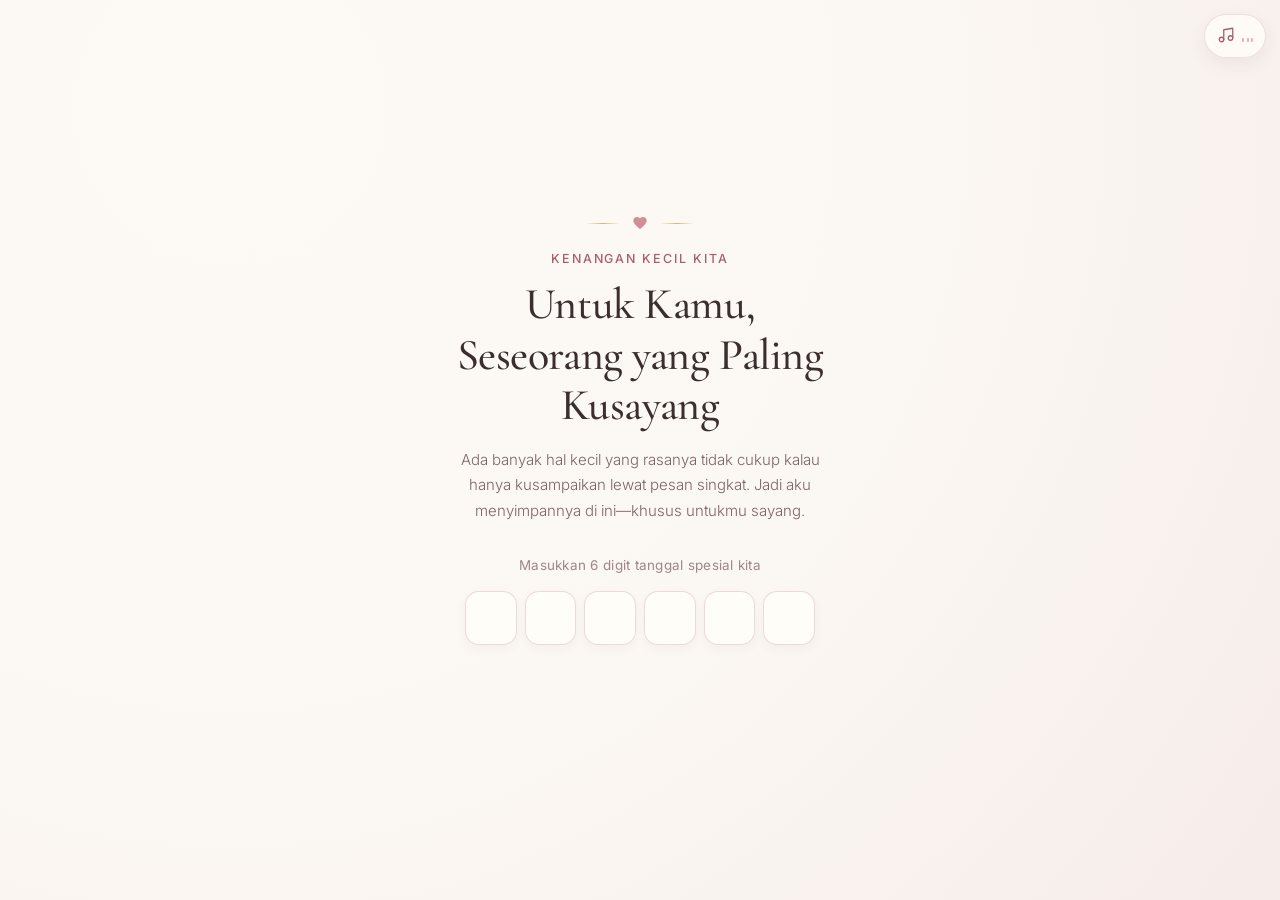
==== index.html @ 7e027418 "panel baru (revisi besar)" ====
<!doctype html>
<html lang="id">
  <head>
    <meta charset="UTF-8" />
    <meta
      name="viewport"
      content="width=device-width, initial-scale=1, viewport-fit=cover"
    />
    <!-- GANTI: Warna status bar Safari iOS agar serasi dengan latar belakang -->
    <meta name="theme-color" content="#FBF7F2" />
    <meta name="apple-mobile-web-app-capable" content="yes" />
    <meta name="apple-mobile-web-app-status-bar-style" content="default" />

    <!-- GANTI: Judul tab browser -->
    <title>Untuk Kamu — Buku Kenangan Kita</title>
    
    <!-- Favicon hati sederhana -->
    <link rel="icon" type="image/svg+xml" href="assets/favicon.svg" />
    <link rel="apple-touch-icon" href="assets/favicon.svg" />

    <!-- Google Fonts: Cormorant Garamond (judul), Inter (teks UI), Caveat (tulisan tangan surat) -->
    <link rel="preconnect" href="https://fonts.googleapis.com" />
    <link rel="preconnect" href="https://fonts.gstatic.com" crossorigin />
    <link
      href="https://fonts.googleapis.com/css2?family=Caveat:wght@400;500;600&family=Cormorant+Garamond:ital,wght@0,500;0,600;1,400;1,500&family=Inter:wght@300;400;500&display=swap"
      rel="stylesheet"
    />

    <link rel="stylesheet" href="style.css" />
  </head>
  <body>
    <!-- Hiasan lembut: kelopak bunga & hati kecil melayang pelan -->
    <div id="floating-petals" class="floating-petals" aria-hidden="true"></div>

    <!-- Musik latar opsional (file: assets/music.mp3) -->
    <audio id="bg-music" autoplay preload="auto" loop>
      <source src="assets/bgmfav.mp3" type="audio/mpeg" />
    </audio>

    <button
      type="button"
      id="music-toggle"
      class="music-toggle"
      aria-label="Putar musik latar"
      aria-pressed="false"
      title="Musik latar"
    >
      <span class="music-icon" aria-hidden="true">
        <svg
          viewBox="0 0 24 24"
          width="18"
          height="18"
          fill="none"
          stroke="currentColor"
          stroke-width="1.7"
          stroke-linecap="round"
          stroke-linejoin="round"
        >
          <path d="M9 18V5l12-2v13"></path>
          <circle cx="6" cy="18" r="3"></circle>
          <circle cx="18" cy="16" r="3"></circle>
        </svg>
      </span>
      <span class="music-bars" aria-hidden="true">
        <span></span>
        <span></span>
        <span></span>
      </span>
    </button>

    <main id="app" class="app">
      <!-- =====================================================
         LAYAR 1: HALAMAN PEMBUKA + PIN (6 DIGIT)
         Teks dapat diganti langsung di bagian CONFIG script.js
         ===================================================== -->
      <section
        id="screen-pin"
        class="screen screen--active"
        aria-labelledby="intro-title"
      >
        <div class="screen-inner screen-inner--center">
          <div class="intro-ornament" aria-hidden="true">
            <span class="ornament-line"></span>
            <svg
              class="ornament-heart"
              viewBox="0 0 24 24"
              width="16"
              height="16"
              fill="currentColor"
            >
              <path
                d="M12 21.35l-1.45-1.32C5.4 15.36 2 12.28 2 8.5 2 5.42 4.42 3 7.5 3c1.74 0 3.41.81 4.5 2.09C13.09 3.81 14.76 3 16.5 3 19.58 3 22 5.42 22 8.5c0 3.78-3.4 6.86-8.55 11.54L12 21.35z"
              />
            </svg>
            <span class="ornament-line"></span>
          </div>

          <header class="intro-header">
            <p id="intro-subtitle" class="intro-subtitle">
              Buku Kenangan Kecil Kita
            </p>
            <h1 id="intro-title" class="intro-title">
              Untuk Kamu, Seseorang yang Paling Kusayang
            </h1>
            <p id="intro-text" class="intro-text">
              Ada banyak momen kecil yang selalu ingin kusimpan rapi. Jadi aku
              merangkainya di tempat sederhana ini—khusus untukmu, agar kita
              selalu punya tempat untuk kembali mengenang.
            </p>
          </header>

          <div class="pin-section">
            <p id="pin-prompt" class="pin-prompt">
              Masukkan 6 digit tanggal spesial kita
            </p>

            <div
              id="pin-group"
              class="pin-group"
              role="group"
              aria-labelledby="pin-prompt"
            >
              <input
                class="pin-digit"
                type="text"
                inputmode="numeric"
                pattern="[0-9]*"
                maxlength="1"
                autocomplete="one-time-code"
                aria-label="Digit PIN ke-1"
              />
              <input
                class="pin-digit"
                type="text"
                inputmode="numeric"
                pattern="[0-9]*"
                maxlength="1"
                autocomplete="off"
                aria-label="Digit PIN ke-2"
              />
              <input
                class="pin-digit"
                type="text"
                inputmode="numeric"
                pattern="[0-9]*"
                maxlength="1"
                autocomplete="off"
                aria-label="Digit PIN ke-3"
              />
              <input
                class="pin-digit"
                type="text"
                inputmode="numeric"
                pattern="[0-9]*"
                maxlength="1"
                autocomplete="off"
                aria-label="Digit PIN ke-4"
              />
              <input
                class="pin-digit"
                type="text"
                inputmode="numeric"
                pattern="[0-9]*"
                maxlength="1"
                autocomplete="off"
                aria-label="Digit PIN ke-5"
              />
              <input
                class="pin-digit"
                type="text"
                inputmode="numeric"
                pattern="[0-9]*"
                maxlength="1"
                autocomplete="off"
                aria-label="Digit PIN ke-6"
              />
            </div>

            <p id="pin-feedback" class="pin-feedback" aria-live="polite"></p>
          </div>
        </div>
      </section>

      <!-- =====================================================
         LAYAR 2: SURAT TERTUTUP (AMPLOP 3D)
         ===================================================== -->
      <section
        id="screen-envelope"
        class="screen"
        aria-label="Surat tertutup"
        aria-hidden="true"
      >
        <div class="screen-inner screen-inner--center">
          <p class="envelope-pretitle">Sebuah surat kecil menunggumu</p>

          <div class="envelope-stage">
            <button
              type="button"
              id="envelope-trigger"
              class="envelope-trigger"
              aria-label="Ketuk untuk membuka amplop"
            >
              <div class="envelope-3d" id="envelope-3d">
                <div class="envelope-shadow" aria-hidden="true"></div>

                <!-- Bagian belakang amplop -->
                <div class="envelope-back" aria-hidden="true"></div>

                <!-- Kertas surat di dalam amplop -->
                <div class="envelope-letter-sheet" aria-hidden="true">
                  <div class="sheet-inner">
                    <span class="sheet-heart">♥</span>
                    <span class="sheet-line sheet-line--short"></span>
                    <span class="sheet-line"></span>
                    <span class="sheet-line"></span>
                    <span class="sheet-line sheet-line--med"></span>
                  </div>
                </div>

                <!-- Saku depan amplop (SVG agar tepi tajam di layar Retina iPhone) -->
                <svg
                  class="envelope-pocket"
                  viewBox="0 0 300 200"
                  preserveAspectRatio="none"
                  aria-hidden="true"
                >
                  <!-- Sisi kiri & kanan -->
                  <polygon points="0,0 155,108 0,200" fill="#F5EAE0" />
                  <polygon points="300,0 145,108 300,200" fill="#EFE1D4" />
                  <!-- Sisi bawah -->
                  <polygon points="0,200 150,94 300,200" fill="#FBF3EC" />
                  <!-- Garis lipatan halus -->
                  <polyline
                    points="0,0 150,105 300,0"
                    fill="none"
                    stroke="rgba(169, 95, 106, 0.14)"
                    stroke-width="1"
                  />
                  <polyline
                    points="0,200 150,94 300,200"
                    fill="none"
                    stroke="rgba(169, 95, 106, 0.16)"
                    stroke-width="1"
                  />
                </svg>

                <!-- Penutup amplop atas (flap 3D) -->
                <div
                  class="envelope-flap"
                  id="envelope-flap"
                  aria-hidden="true"
                >
                  <svg
                    class="envelope-flap-svg"
                    viewBox="0 0 300 118"
                    preserveAspectRatio="none"
                  >
                    <polygon points="0,0 300,0 150,115" fill="#F2E4D8" />
                    <polyline
                      points="0,0 150,115 300,0"
                      fill="none"
                      stroke="rgba(169, 95, 106, 0.18)"
                      stroke-width="1"
                    />
                  </svg>
                </div>

                <!-- Segel hati di tengah amplop -->
                <div class="envelope-seal" aria-hidden="true">
                  <svg
                    viewBox="0 0 24 24"
                    width="18"
                    height="18"
                    fill="currentColor"
                  >
                    <path
                      d="M12 21.35l-1.45-1.32C5.4 15.36 2 12.28 2 8.5 2 5.42 4.42 3 7.5 3c1.74 0 3.41.81 4.5 2.09C13.09 3.81 14.76 3 16.5 3 19.58 3 22 5.42 22 8.5c0 3.78-3.4 6.86-8.55 11.54L12 21.35z"
                    />
                  </svg>
                </div>
              </div>
            </button>
          </div>

          <p id="envelope-hint" class="envelope-hint">Ketuk untuk membuka</p>
        </div>
      </section>

      <!-- =====================================================
         LAYAR 3: ISI SURAT
         Isi surat dapat diedit di variabel CONFIG pada script.js
         ===================================================== -->
      <section
        id="screen-letter"
        class="screen screen--scrollable"
        aria-labelledby="letter-greeting"
        aria-hidden="true"
      >
        <div class="screen-inner screen-inner--letter">
          <article class="letter-paper" id="letter-paper">
            <div class="letter-paper-border" aria-hidden="true"></div>

            <header class="letter-header">
              <p id="letter-date" class="letter-date">22 Oktober 2026</p>
              <h2 id="letter-greeting" class="letter-greeting">
                Untukmu, Sayangku,
              </h2>
            </header>

            <div id="letter-body" class="letter-body">
              <!-- Paragraf surat akan dimuat dari script.js -->
            </div>

            <footer class="letter-footer">
              <p id="letter-signature" class="letter-signature">
                Selalu milikmu,
              </p>
              <p id="letter-sender" class="letter-sender">
                Seseorang yang selalu menyayangimu
              </p>
            </footer>
          </article>

          <div class="letter-actions">
            <button
              type="button"
              id="to-panel-btn"
              class="primary-btn"
              disabled
            >
              <span id="to-panel-btn-text">Lanjut 💌</span>
            </button>
          </div>
        </div>
      </section>

      <!-- =====================================================
         LAYAR 4: PANEL MENU UTAMA
         Daftar menu dapat diedit di variabel PANEL_MENU pada script.js
         ===================================================== -->
      <section
        id="screen-panel"
        class="screen screen--scrollable"
        aria-labelledby="panel-title"
        aria-hidden="true"
      >
        <div class="screen-inner screen-inner--panel">
          <header class="panel-header">
            <h2 id="panel-title" class="panel-title">Apa yang ingin kamu lihat?</h2>
            <p id="panel-subtitle" class="panel-subtitle">
              Pilih satu ruang kecil yang sudah kusiapkan untuk kita berdua
            </p>
          </header>

          <div id="panel-grid" class="panel-grid" role="list">
            <!-- Kartu menu dimuat dari script.js -->
          </div>
        </div>
      </section>

      <!-- =====================================================
         LAYAR 5: GALERI DIGITAL KENANGAN
         Daftar foto dapat diedit di variabel PHOTOS pada script.js
         ===================================================== -->
      <section
        id="screen-gallery"
        class="screen screen--scrollable"
        aria-labelledby="gallery-title"
        aria-hidden="true"
      >
        <div class="screen-inner screen-inner--gallery">
          <div class="gallery-sticky-bar">
            <button type="button" id="back-to-panel-btn" class="ghost-btn">
              <svg
                viewBox="0 0 24 24"
                width="16"
                height="16"
                fill="none"
                stroke="currentColor"
                stroke-width="1.8"
                stroke-linecap="round"
                stroke-linejoin="round"
                aria-hidden="true"
              >
                <path d="M15 18l-6-6 6-6"></path>
              </svg>
              <span>Kembali ke Panel</span>
            </button>
          </div>

          <header class="gallery-header">
            <div class="gallery-title-wrap">
              <h2 id="gallery-title" class="gallery-title">
                Halaman Kenangan Kita
              </h2>
              <p id="gallery-subtitle" class="gallery-subtitle">
                Potongan waktu yang selalu ingin kuulang bersamamu
              </p>
            </div>
          </header>

          <div id="gallery-grid" class="gallery-grid" role="list">
            <!-- Kartu polaroid dimuat dari script.js -->
          </div>

          <footer class="gallery-footer">
            <p class="gallery-footer-note">
              Terima kasih sudah menjadi bagian terindah dalam hariku ♥
            </p>
          </footer>
        </div>
      </section>
    </main>

    <!-- =====================================================
       LIGHTBOX FOTO (SWIPE KIRI-KANAN + TUTUP)
       ===================================================== -->
    <div
      id="lightbox"
      class="lightbox"
      role="dialog"
      aria-modal="true"
      aria-labelledby="lightbox-caption"
      hidden
    >
      <div id="lightbox-backdrop" class="lightbox-backdrop"></div>

      <button
        type="button"
        id="lightbox-close"
        class="lightbox-close"
        aria-label="Tutup foto"
      >
        <svg
          viewBox="0 0 24 24"
          width="22"
          height="22"
          fill="none"
          stroke="currentColor"
          stroke-width="1.8"
          stroke-linecap="round"
        >
          <path d="M18 6L6 18M6 6l12 12"></path>
        </svg>
      </button>

      <div class="lightbox-stage" id="lightbox-stage">
        <button
          type="button"
          id="lightbox-prev"
          class="lightbox-nav lightbox-nav--prev"
          aria-label="Foto sebelumnya"
        >
          <svg
            viewBox="0 0 24 24"
            width="22"
            height="22"
            fill="none"
            stroke="currentColor"
            stroke-width="1.8"
            stroke-linecap="round"
            stroke-linejoin="round"
          >
            <path d="M15 18l-6-6 6-6"></path>
          </svg>
        </button>

        <figure class="lightbox-card" id="lightbox-card">
          <div class="lightbox-img-wrap">
            <img id="lightbox-img" class="lightbox-img" src="" alt="" />
          </div>
          <figcaption class="lightbox-meta">
            <p id="lightbox-date" class="lightbox-date"></p>
            <p id="lightbox-caption" class="lightbox-caption"></p>
            <p id="lightbox-counter" class="lightbox-counter"></p>
          </figcaption>
        </figure>

        <button
          type="button"
          id="lightbox-next"
          class="lightbox-nav lightbox-nav--next"
          aria-label="Foto berikutnya"
        >
          <svg
            viewBox="0 0 24 24"
            width="22"
            height="22"
            fill="none"
            stroke="currentColor"
            stroke-width="1.8"
            stroke-linecap="round"
            stroke-linejoin="round"
          >
            <path d="M9 18l6-6-6-6"></path>
          </svg>
        </button>
      </div>
    </div>

    <!-- Toast lembut untuk menu yang belum aktif -->
    <div id="panel-toast" class="panel-toast" role="status" aria-live="polite"></div>

    <script src="script.js"></script>
  </body>
</html>
---- style.css ----
/* =========================================================
   BUKU KENANGAN — PALET PUTIH GADING + DUSTY ROSE + EMAS
   Mobile-first untuk iPhone (Safari iOS 360px - 430px)
   ========================================================= */

:root {
  /* Palet warna lembut & romantis */
  --bg-ivory: #FBF7F2;
  --bg-blush: #F6ECEA;
  --paper-warm: #FFFDF9;
  --paper-edge: #EFE4D8;

  --text-ink: #3A2E2E;
  --text-muted: #7C6565;
  --text-soft: #9E8787;

  --rose: #C87D87;
  --rose-deep: #A95F6A;
  --rose-soft: #F3DFE2;
  --gold: #C9A96E;
  --gold-soft: rgba(201, 169, 110, 0.28);

  --success-soft: #DFECE1;
  --success-border: #86AD8D;

  --shadow-soft: 0 12px 34px rgba(82, 54, 54, 0.08);
  --shadow-card: 0 8px 24px rgba(82, 54, 54, 0.09);

  /* Tipografi */
  --font-serif: "Cormorant Garamond", Georgia, serif;
  --font-sans: "Inter", -apple-system, BlinkMacSystemFont, "Segoe UI", sans-serif;
  --font-hand: "Caveat", cursive;

  /* Safe area Safari iOS */
  --safe-top: env(safe-area-inset-top, 0px);
  --safe-right: env(safe-area-inset-right, 0px);
  --safe-bottom: env(safe-area-inset-bottom, 0px);
  --safe-left: env(safe-area-inset-left, 0px);

  --ease-smooth: cubic-bezier(0.22, 1, 0.36, 1);
}

*,
*::before,
*::after {
  box-sizing: border-box;
  -webkit-tap-highlight-color: transparent;
}

html,
body {
  margin: 0;
  padding: 0;
  width: 100%;
  height: 100%;
  height: 100dvh;
  overflow: hidden;
  overflow-x: hidden;
  background: radial-gradient(circle at 18% 12%, #FDF9F5 0%, var(--bg-ivory) 55%, var(--bg-blush) 100%);
  color: var(--text-ink);
  font-family: var(--font-sans);
  font-size: 16px;
  line-height: 1.6;
  -webkit-font-smoothing: antialiased;
  -moz-osx-font-smoothing: grayscale;
}

button,
input {
  font-family: inherit;
}

/* =========================================================
   HIASAN KELOPAK & HATI MELAYANG PELAN
   ========================================================= */
.floating-petals {
  position: fixed;
  inset: 0;
  pointer-events: none;
  overflow: hidden;
  z-index: 1;
}

.petal {
  position: absolute;
  top: -36px;
  opacity: 0;
  color: var(--rose);
  will-change: transform, opacity;
  animation: petal-fall var(--petal-dur, 18s) linear var(--petal-delay, 0s) infinite;
}

@keyframes petal-fall {
  0% {
    opacity: 0;
    transform: translate3d(0, -10px, 0) rotate(0deg);
  }
  12% {
    opacity: var(--petal-opacity, 0.28);
  }
  85% {
    opacity: var(--petal-opacity, 0.28);
  }
  100% {
    opacity: 0;
    transform: translate3d(var(--petal-drift, 32px), calc(100dvh + 60px), 0) rotate(var(--petal-rot, 160deg));
  }
}

/* =========================================================
   TOMBOL MUSIK LATAR (MINIMALIS, >= 44x44px)
   ========================================================= */
.music-toggle {
  position: fixed;
  top: calc(14px + var(--safe-top));
  right: calc(14px + var(--safe-right));
  z-index: 40;
  min-width: 44px;
  min-height: 44px;
  padding: 0 12px;
  border-radius: 999px;
  border: 1px solid rgba(200, 125, 135, 0.24);
  background: rgba(255, 253, 249, 0.82);
  backdrop-filter: blur(10px);
  -webkit-backdrop-filter: blur(10px);
  color: var(--rose-deep);
  display: inline-flex;
  align-items: center;
  justify-content: center;
  gap: 7px;
  cursor: pointer;
  box-shadow: 0 6px 18px rgba(82, 54, 54, 0.07);
  transition: transform 0.2s var(--ease-smooth), background-color 0.25s ease, opacity 0.35s ease;
}

.music-toggle:active {
  transform: scale(0.94);
}

.music-bars {
  display: inline-flex;
  align-items: flex-end;
  gap: 2.5px;
  height: 12px;
}

.music-bars span {
  display: block;
  width: 2px;
  height: 4px;
  border-radius: 2px;
  background-color: currentColor;
  opacity: 0.45;
  transition: height 0.2s ease, opacity 0.2s ease;
}

.music-toggle.is-playing .music-bars span {
  opacity: 0.9;
  animation: music-wave 0.9s ease-in-out infinite alternate;
}

.music-toggle.is-playing .music-bars span:nth-child(2) {
  animation-delay: 0.2s;
}

.music-toggle.is-playing .music-bars span:nth-child(3) {
  animation-delay: 0.4s;
}

@keyframes music-wave {
  0% {
    height: 4px;
  }
  100% {
    height: 12px;
  }
}

/* =========================================================
   SISTEM LAYAR TUNGGAL (TANPA FLICKER / LOMPAT)
   ========================================================= */
.app {
  position: relative;
  width: 100%;
  height: 100dvh;
  z-index: 2;
}

.screen {
  position: fixed;
  inset: 0;
  width: 100%;
  height: 100dvh;
  opacity: 0;
  visibility: hidden;
  pointer-events: none;
  transform: translate3d(0, 12px, 0) scale(0.992);
  transition:
    opacity 0.55s var(--ease-smooth),
    transform 0.55s var(--ease-smooth),
    visibility 0s linear 0.55s;
  overflow: hidden;
}

.screen--scrollable {
  overflow-y: auto;
  overflow-x: hidden;
  -webkit-overflow-scrolling: touch;
  overscroll-behavior-y: contain;
}

.screen--active {
  opacity: 1;
  visibility: visible;
  pointer-events: auto;
  transform: translate3d(0, 0, 0) scale(1);
  transition:
    opacity 0.6s var(--ease-smooth),
    transform 0.6s var(--ease-smooth),
    visibility 0s linear 0s;
}

.screen--leaving {
  opacity: 0;
  transform: translate3d(0, -10px, 0) scale(0.988);
}

.screen-inner {
  width: 100%;
  min-height: 100%;
  padding-top: calc(28px + var(--safe-top));
  padding-right: calc(20px + var(--safe-right));
  padding-bottom: calc(32px + var(--safe-bottom));
  padding-left: calc(20px + var(--safe-left));
}

.screen-inner--center {
  display: flex;
  flex-direction: column;
  align-items: center;
  justify-content: center;
  text-align: center;
  max-width: 480px;
  margin: 0 auto;
}

/* =========================================================
   LAYAR 1: PEMBUKA + PIN
   ========================================================= */
.intro-ornament {
  display: inline-flex;
  align-items: center;
  gap: 12px;
  color: var(--rose);
  margin-bottom: 18px;
  opacity: 0.85;
}

.ornament-line {
  width: 34px;
  height: 1px;
  background: linear-gradient(90deg, transparent, var(--gold), transparent);
}

.intro-header {
  max-width: 380px;
}

.intro-subtitle {
  margin: 0 0 10px;
  font-size: 0.78rem;
  font-weight: 500;
  letter-spacing: 0.16em;
  text-transform: uppercase;
  color: var(--rose-deep);
}

.intro-title {
  margin: 0 0 16px;
  font-family: var(--font-serif);
  font-size: clamp(2rem, 7vw, 2.75rem);
  font-weight: 500;
  line-height: 1.15;
  letter-spacing: -0.01em;
  color: var(--text-ink);
}

.intro-text {
  margin: 0;
  font-size: 0.94rem;
  font-weight: 300;
  line-height: 1.7;
  color: var(--text-muted);
}

.pin-section {
  margin-top: 32px;
  width: 100%;
  max-width: 350px;
}

.pin-prompt {
  margin: 0 0 14px;
  font-size: 0.84rem;
  color: var(--text-soft);
  letter-spacing: 0.02em;
}

.pin-group {
  display: grid;
  grid-template-columns: repeat(6, 1fr);
  gap: 8px;
  width: 100%;
}

/* Minimal 16px agar Safari iOS tidak otomatis zoom */
.pin-digit {
  width: 100%;
  min-width: 44px;
  height: 54px;
  padding: 0;
  border-radius: 14px;
  border: 1.5px solid rgba(169, 95, 106, 0.22);
  background: rgba(255, 253, 249, 0.92);
  color: var(--text-ink);
  font-size: 20px;
  font-weight: 500;
  text-align: center;
  caret-color: var(--rose-deep);
  box-shadow: 0 4px 12px rgba(82, 54, 54, 0.04);
  transition:
    border-color 0.22s ease,
    background-color 0.25s ease,
    transform 0.18s var(--ease-smooth),
    box-shadow 0.22s ease;
  appearance: none;
  -webkit-appearance: none;
}

.pin-digit:focus {
  outline: none;
  border-color: var(--rose);
  background: #FFFFFF;
  box-shadow: 0 6px 18px rgba(200, 125, 135, 0.18);
  transform: translateY(-1px);
}

.pin-digit.is-filled {
  border-color: rgba(200, 125, 135, 0.55);
  background: #FFF9F8;
}

.pin-digit.is-error {
  border-color: var(--rose-deep);
  background: var(--rose-soft);
}

.pin-digit.is-success {
  border-color: var(--success-border);
  background: var(--success-soft);
  color: #3B5B42;
  transform: scale(1.03);
}

.pin-group.is-shake {
  animation: pin-shake 0.44s var(--ease-smooth);
}

@keyframes pin-shake {
  0%, 100% { transform: translateX(0); }
  20% { transform: translateX(-7px); }
  40% { transform: translateX(7px); }
  60% { transform: translateX(-4px); }
  80% { transform: translateX(4px); }
}

.pin-feedback {
  margin: 14px 0 0;
  min-height: 22px;
  font-size: 0.86rem;
  color: var(--rose-deep);
  opacity: 0;
  transform: translateY(4px);
  transition: opacity 0.3s ease, transform 0.3s ease;
}

.pin-feedback.is-visible {
  opacity: 1;
  transform: translateY(0);
}

/* =========================================================
   LAYAR 2: AMPLOP 3D MINIMALIS (ANIMASI 3.5 DETIK)
   Hanya memakai transform & opacity agar ringan di iPhone
   ========================================================= */
.envelope-pretitle {
  margin: 0 0 28px;
  font-family: var(--font-serif);
  font-style: italic;
  font-size: 1.25rem;
  color: var(--text-muted);
  transition: opacity 0.45s ease;
}

.envelope-stage {
  position: relative;
  display: flex;
  align-items: center;
  justify-content: center;
  width: 100%;
  padding: 24px 0;
}

.envelope-trigger {
  position: relative;
  border: 0;
  background: transparent;
  padding: 12px;
  min-width: 44px;
  min-height: 44px;
  cursor: pointer;
  touch-action: manipulation;
}

.envelope-trigger:focus-visible {
  outline: 2px solid var(--rose);
  outline-offset: 8px;
  border-radius: 16px;
}

.envelope-3d {
  position: relative;
  width: min(290px, 78vw);
  aspect-ratio: 3 / 2;
  perspective: 1100px;
  transform-style: preserve-3d;
  transition: transform 0.25s var(--ease-smooth);
}

.envelope-trigger:not(.is-opening):active .envelope-3d {
  transform: scale(0.97);
}

.envelope-shadow {
  position: absolute;
  left: 8%;
  right: 8%;
  bottom: -14px;
  height: 20px;
  border-radius: 50%;
  background: radial-gradient(ellipse at center, rgba(82, 54, 54, 0.16) 0%, transparent 72%);
  transition: opacity 0.7s ease, transform 0.7s ease;
}

.envelope-back {
  position: absolute;
  inset: 0;
  border-radius: 10px;
  background: linear-gradient(180deg, #EBDDD0 0%, #F4E8DD 100%);
  box-shadow: var(--shadow-soft);
  z-index: 1;
  transition: opacity 0.75s ease, transform 0.75s var(--ease-smooth);
}

.envelope-letter-sheet {
  position: absolute;
  left: 14px;
  right: 14px;
  top: 12px;
  bottom: 10px;
  border-radius: 8px;
  background: var(--paper-warm);
  border: 1px solid rgba(201, 169, 110, 0.28);
  box-shadow: 0 6px 18px rgba(82, 54, 54, 0.08);
  z-index: 2;
  padding: 16px 18px;
  display: flex;
  align-items: flex-start;
  justify-content: center;
  will-change: transform, opacity;
  transition:
    transform 1.05s var(--ease-smooth),
    opacity 0.65s ease;
}

.sheet-inner {
  width: 100%;
  display: flex;
  flex-direction: column;
  align-items: center;
  gap: 10px;
}

.sheet-heart {
  color: var(--rose);
  font-size: 0.9rem;
  opacity: 0.75;
}

.sheet-line {
  display: block;
  width: 84%;
  height: 2px;
  border-radius: 2px;
  background: rgba(169, 95, 106, 0.16);
}

.sheet-line--short {
  width: 44%;
}

.sheet-line--med {
  width: 66%;
}

.envelope-pocket {
  position: absolute;
  inset: 0;
  width: 100%;
  height: 100%;
  border-radius: 10px;
  z-index: 3;
  pointer-events: none;
  transition: opacity 0.75s ease, transform 0.75s var(--ease-smooth);
}

.envelope-flap {
  position: absolute;
  top: 0;
  left: 0;
  width: 100%;
  height: 59%;
  z-index: 4;
  transform-origin: top center;
  transform-style: preserve-3d;
  backface-visibility: hidden;
  -webkit-backface-visibility: hidden;
  pointer-events: none;
  will-change: transform, opacity;
  transition:
    transform 0.9s var(--ease-smooth),
    opacity 0.7s ease;
}

.envelope-flap-svg {
  width: 100%;
  height: 100%;
  display: block;
  filter: drop-shadow(0 2px 4px rgba(82, 54, 54, 0.08));
}

.envelope-flap.is-behind {
  z-index: 1;
}

.envelope-seal {
  position: absolute;
  left: 50%;
  top: 52%;
  width: 44px;
  height: 44px;
  border-radius: 50%;
  transform: translate(-50%, -50%);
  background: linear-gradient(145deg, #D58B95 0%, #B36772 100%);
  color: #FFF9F5;
  display: flex;
  align-items: center;
  justify-content: center;
  z-index: 5;
  box-shadow: 0 4px 12px rgba(169, 95, 106, 0.34);
  border: 1.5px solid rgba(255, 249, 245, 0.55);
  pointer-events: none;
  will-change: transform, opacity;
  transition: transform 0.45s var(--ease-smooth), opacity 0.35s ease;
}

/* Tahap animasi berurutan amplop */
.envelope-trigger.step-flap .envelope-seal {
  opacity: 0;
  transform: translate(-50%, -50%) scale(0.75);
}

.envelope-trigger.step-flap .envelope-flap {
  transform: rotateX(176deg);
}

.envelope-trigger.step-rise .envelope-letter-sheet {
  transform: translate3d(0, -108px, 0);
}

.envelope-trigger.step-fade-envelope .envelope-back,
.envelope-trigger.step-fade-envelope .envelope-pocket,
.envelope-trigger.step-fade-envelope .envelope-flap,
.envelope-trigger.step-fade-envelope .envelope-shadow {
  opacity: 0;
  transform: translate3d(0, 26px, 0);
}

.envelope-trigger.step-expand .envelope-letter-sheet {
  z-index: 6;
  transform: translate3d(0, -14px, 0) scale(1.32);
  opacity: 0.96;
  transition:
    transform 0.9s var(--ease-smooth),
    opacity 0.65s ease;
}

.envelope-hint {
  margin: 26px 0 0;
  font-size: 0.85rem;
  letter-spacing: 0.08em;
  text-transform: uppercase;
  color: var(--text-soft);
  animation: hint-pulse 2.4s ease-in-out infinite;
  transition: opacity 0.35s ease;
}

.is-hiding-hint {
  opacity: 0 !important;
  animation: none !important;
}

@keyframes hint-pulse {
  0%, 100% { opacity: 0.42; }
  50% { opacity: 0.95; }
}

/* =========================================================
   LAYAR 3: ISI SURAT
   ========================================================= */
.screen-inner--letter {
  max-width: 620px;
  margin: 0 auto;
  padding-top: calc(68px + var(--safe-top));
  padding-bottom: calc(44px + var(--safe-bottom));
  display: flex;
  flex-direction: column;
  align-items: center;
}

.letter-paper {
  position: relative;
  width: 100%;
  border-radius: 16px;
  padding: 32px 24px 34px;
  background-color: var(--paper-warm);
  /* Tekstur kertas tipis murni CSS */
  background-image:
    radial-gradient(rgba(169, 95, 106, 0.03) 1px, transparent 0),
    linear-gradient(180deg, rgba(255, 255, 255, 0.7) 0%, rgba(248, 239, 230, 0.42) 100%);
  background-size: 18px 18px, 100% 100%;
  border: 1px solid rgba(201, 169, 110, 0.28);
  box-shadow: var(--shadow-soft);
}

.letter-paper-border {
  position: absolute;
  inset: 10px;
  border-radius: 10px;
  border: 1px solid rgba(201, 169, 110, 0.16);
  pointer-events: none;
}

.letter-header {
  position: relative;
  margin-bottom: 20px;
}

.letter-date {
  margin: 0 0 8px;
  font-size: 0.8rem;
  letter-spacing: 0.08em;
  text-transform: uppercase;
  color: var(--text-soft);
}

.letter-greeting {
  margin: 0;
  font-family: var(--font-hand);
  font-size: clamp(1.75rem, 6vw, 2.15rem);
  font-weight: 600;
  line-height: 1.2;
  color: var(--rose-deep);
}

.letter-body {
  position: relative;
  display: flex;
  flex-direction: column;
  gap: 16px;
}

.letter-paragraph {
  margin: 0;
  font-family: var(--font-hand);
  font-size: clamp(1.28rem, 4.5vw, 1.48rem);
  font-weight: 400;
  line-height: 1.68;
  color: var(--text-ink);
  opacity: 0;
  transform: translate3d(0, 10px, 0);
  transition: opacity 0.85s var(--ease-smooth), transform 0.85s var(--ease-smooth);
}

.letter-paragraph.is-shown {
  opacity: 1;
  transform: translate3d(0, 0, 0);
}

.letter-footer {
  position: relative;
  margin-top: 26px;
  text-align: right;
  opacity: 0;
  transform: translate3d(0, 8px, 0);
  transition: opacity 0.8s var(--ease-smooth), transform 0.8s var(--ease-smooth);
}

.letter-footer.is-shown {
  opacity: 1;
  transform: translate3d(0, 0, 0);
}

.letter-signature {
  margin: 0;
  font-family: var(--font-hand);
  font-size: 1.35rem;
  color: var(--text-muted);
}

.letter-sender {
  margin: 4px 0 0;
  font-family: var(--font-hand);
  font-size: 1.5rem;
  font-weight: 600;
  color: var(--rose-deep);
}

.letter-actions {
  margin-top: 28px;
  display: flex;
  justify-content: center;
  width: 100%;
}

.primary-btn {
  min-width: 44px;
  min-height: 48px;
  padding: 13px 26px;
  border-radius: 999px;
  border: 1px solid rgba(169, 95, 106, 0.25);
  background: linear-gradient(135deg, var(--rose) 0%, var(--rose-deep) 100%);
  color: #FFFDF9;
  font-size: 0.95rem;
  font-weight: 500;
  letter-spacing: 0.02em;
  cursor: pointer;
  box-shadow: 0 10px 24px rgba(169, 95, 106, 0.24);
  opacity: 0;
  transform: translate3d(0, 10px, 0) scale(0.97);
  pointer-events: none;
  transition:
    opacity 0.75s var(--ease-smooth),
    transform 0.35s var(--ease-smooth),
    box-shadow 0.25s ease;
}

.primary-btn.is-visible {
  opacity: 1;
  transform: translate3d(0, 0, 0) scale(1);
  pointer-events: auto;
}

.primary-btn:active {
  transform: scale(0.96);
  box-shadow: 0 6px 14px rgba(169, 95, 106, 0.2);
}

/* =========================================================
   LAYAR 4: PANEL MENU UTAMA
   ========================================================= */
.screen-inner--panel {
  max-width: 720px;
  margin: 0 auto;
  padding-top: calc(70px + var(--safe-top));
  padding-bottom: calc(44px + var(--safe-bottom));
  display: flex;
  flex-direction: column;
  justify-content: center;
}

.panel-header {
  text-align: center;
  margin-bottom: 28px;
}

.panel-title {
  margin: 0 0 8px;
  font-family: var(--font-serif);
  font-size: clamp(1.9rem, 6.5vw, 2.5rem);
  font-weight: 500;
  line-height: 1.15;
  color: var(--text-ink);
}

.panel-subtitle {
  margin: 0;
  font-size: 0.92rem;
  font-weight: 300;
  color: var(--text-muted);
}

.panel-grid {
  display: grid;
  grid-template-columns: 1fr;
  gap: 14px;
  width: 100%;
}

.panel-card {
  position: relative;
  width: 100%;
  min-height: 92px;
  padding: 18px 20px;
  border-radius: 16px;
  border: 1px solid rgba(201, 169, 110, 0.28);
  background: var(--paper-warm);
  box-shadow: var(--shadow-soft);
  display: flex;
  align-items: center;
  gap: 16px;
  text-align: left;
  cursor: pointer;
  opacity: 0;
  transform: translate3d(0, 14px, 0);
  transition:
    opacity 0.55s var(--ease-smooth),
    transform 0.28s var(--ease-smooth),
    box-shadow 0.25s ease,
    border-color 0.25s ease,
    background-color 0.25s ease;
}

.panel-card.is-shown {
  opacity: 1;
  transform: translate3d(0, 0, 0);
}

.panel-card:active {
  transform: scale(0.975);
  box-shadow: 0 6px 16px rgba(82, 54, 54, 0.1);
  background: #FFF8F5;
}

.panel-card--soon {
  opacity: 0;
  background: rgba(255, 253, 249, 0.68);
  border-color: rgba(169, 95, 106, 0.16);
}

.panel-card--soon.is-shown {
  opacity: 0.72;
}

.panel-card--soon:active {
  transform: scale(0.985);
}

.panel-card-icon {
  width: 48px;
  height: 48px;
  border-radius: 14px;
  background: var(--rose-soft);
  color: var(--rose-deep);
  display: inline-flex;
  align-items: center;
  justify-content: center;
  font-size: 1.4rem;
  flex-shrink: 0;
}

.panel-card--soon .panel-card-icon {
  background: rgba(243, 223, 226, 0.55);
}

.panel-card-body {
  min-width: 0;
  flex: 1;
}

.panel-card-top {
  display: flex;
  align-items: center;
  justify-content: space-between;
  gap: 8px;
  margin-bottom: 4px;
}

.panel-card-title {
  margin: 0;
  font-family: var(--font-serif);
  font-size: 1.32rem;
  font-weight: 600;
  line-height: 1.2;
  color: var(--text-ink);
}

.panel-card-badge {
  flex-shrink: 0;
  padding: 3px 9px;
  border-radius: 999px;
  background: var(--rose-soft);
  color: var(--rose-deep);
  font-size: 0.7rem;
  font-weight: 500;
  letter-spacing: 0.03em;
}

.panel-card-desc {
  margin: 0;
  font-size: 0.86rem;
  font-weight: 300;
  line-height: 1.45;
  color: var(--text-muted);
}

/* Toast lembut untuk fitur placeholder */
.panel-toast {
  position: fixed;
  left: 50%;
  bottom: calc(24px + var(--safe-bottom));
  z-index: 70;
  max-width: min(340px, calc(100vw - 32px));
  padding: 11px 18px;
  border-radius: 999px;
  border: 1px solid rgba(201, 169, 110, 0.35);
  background: rgba(58, 46, 46, 0.9);
  color: #FFFDF9;
  font-size: 0.86rem;
  text-align: center;
  box-shadow: 0 10px 28px rgba(58, 46, 46, 0.22);
  opacity: 0;
  pointer-events: none;
  transform: translate3d(-50%, 10px, 0);
  transition: opacity 0.28s ease, transform 0.28s var(--ease-smooth);
}

.panel-toast.is-visible {
  opacity: 1;
  transform: translate3d(-50%, 0, 0);
}

/* =========================================================
   LAYAR 5: GALERI KENANGAN (2 KOLOM IPHONE, 3-4 DESKTOP)
   ========================================================= */
.screen-inner--gallery {
  max-width: 1080px;
  margin: 0 auto;
  padding-top: 0;
  padding-bottom: calc(48px + var(--safe-bottom));
}

.gallery-sticky-bar {
  position: sticky;
  top: 0;
  z-index: 20;
  padding-top: calc(14px + var(--safe-top));
  padding-right: calc(58px + var(--safe-right));
  padding-bottom: 12px;
  background: linear-gradient(180deg, rgba(251, 247, 242, 0.94) 72%, rgba(251, 247, 242, 0) 100%);
  backdrop-filter: blur(8px);
  -webkit-backdrop-filter: blur(8px);
}

.gallery-header {
  display: flex;
  flex-direction: column;
  align-items: flex-start;
  gap: 8px;
  margin-top: 6px;
  margin-bottom: 22px;
}

.ghost-btn {
  min-width: 44px;
  min-height: 44px;
  padding: 8px 14px 8px 10px;
  border-radius: 999px;
  border: 1px solid rgba(169, 95, 106, 0.2);
  background: rgba(255, 253, 249, 0.8);
  color: var(--text-muted);
  font-size: 0.85rem;
  font-weight: 400;
  display: inline-flex;
  align-items: center;
  gap: 6px;
  cursor: pointer;
  transition: transform 0.2s var(--ease-smooth), background-color 0.2s ease;
}

.ghost-btn:active {
  transform: scale(0.95);
  background: var(--rose-soft);
}

.gallery-title-wrap {
  width: 100%;
}

.gallery-title {
  margin: 0 0 6px;
  font-family: var(--font-serif);
  font-size: clamp(1.85rem, 6vw, 2.5rem);
  font-weight: 500;
  line-height: 1.15;
  color: var(--text-ink);
}

.gallery-subtitle {
  margin: 0;
  font-size: 0.9rem;
  font-weight: 300;
  color: var(--text-muted);
}

.gallery-grid {
  display: grid;
  grid-template-columns: repeat(2, minmax(0, 1fr));
  gap: 14px;
  align-items: start;
}

.polaroid-item {
  list-style: none;
  opacity: 0;
  transform: translate3d(0, 18px, 0);
  transition:
    opacity 0.65s var(--ease-smooth),
    transform 0.65s var(--ease-smooth);
}

.polaroid-item.is-revealed {
  opacity: 1;
  transform: translate3d(0, 0, 0);
}

.polaroid-btn {
  display: block;
  width: 100%;
  min-height: 44px;
  padding: 9px 9px 14px;
  border: 1px solid rgba(201, 169, 110, 0.22);
  border-radius: 8px;
  background: #FFFFFF;
  box-shadow: var(--shadow-card);
  text-align: left;
  cursor: pointer;
  transform: rotate(var(--tilt, 0deg));
  transition: transform 0.28s var(--ease-smooth), box-shadow 0.28s ease;
}

.polaroid-item:nth-child(odd) .polaroid-btn {
  --tilt: -0.9deg;
}

.polaroid-item:nth-child(even) .polaroid-btn {
  --tilt: 0.9deg;
}

.polaroid-btn:active {
  transform: rotate(0deg) scale(0.97);
  box-shadow: 0 4px 14px rgba(82, 54, 54, 0.12);
}

.polaroid-photo-wrap {
  width: 100%;
  aspect-ratio: 4 / 5;
  overflow: hidden;
  border-radius: 4px;
  background: var(--bg-blush);
}

.polaroid-photo {
  width: 100%;
  height: 100%;
  object-fit: cover;
  display: block;
}

.polaroid-caption {
  margin: 10px 2px 2px;
  font-family: var(--font-hand);
  font-size: 1.12rem;
  line-height: 1.25;
  color: var(--text-ink);
  display: -webkit-box;
  -webkit-line-clamp: 2;
  -webkit-box-orient: vertical;
  overflow: hidden;
}

.polaroid-date {
  margin: 2px 2px 0;
  font-size: 0.72rem;
  color: var(--text-soft);
  letter-spacing: 0.03em;
}

.gallery-footer {
  margin-top: 38px;
  text-align: center;
}

.gallery-footer-note {
  margin: 0;
  font-family: var(--font-serif);
  font-style: italic;
  font-size: 1.05rem;
  color: var(--text-soft);
}

/* =========================================================
   LIGHTBOX (FULLSCREEN + SWIPE DI IPHONE)
   ========================================================= */
.lightbox[hidden] {
  display: none;
}

.lightbox {
  position: fixed;
  inset: 0;
  z-index: 60;
  display: flex;
  align-items: center;
  justify-content: center;
  padding:
    calc(56px + var(--safe-top))
    calc(16px + var(--safe-right))
    calc(24px + var(--safe-bottom))
    calc(16px + var(--safe-left));
  opacity: 0;
  transition: opacity 0.3s ease;
}

.lightbox.is-open {
  opacity: 1;
}

.lightbox-backdrop {
  position: absolute;
  inset: 0;
  background: rgba(42, 31, 31, 0.78);
  backdrop-filter: blur(8px);
  -webkit-backdrop-filter: blur(8px);
}

.lightbox-close {
  position: fixed;
  top: calc(14px + var(--safe-top));
  right: calc(14px + var(--safe-right));
  z-index: 65;
  min-width: 44px;
  min-height: 44px;
  border-radius: 50%;
  border: 1px solid rgba(255, 253, 249, 0.25);
  background: rgba(58, 46, 46, 0.65);
  color: #FFFDF9;
  display: inline-flex;
  align-items: center;
  justify-content: center;
  cursor: pointer;
  transition: transform 0.2s ease, background-color 0.2s ease;
}

.lightbox-close:active {
  transform: scale(0.92);
}

.lightbox-stage {
  position: relative;
  z-index: 62;
  width: 100%;
  max-width: 540px;
  display: flex;
  flex-wrap: wrap;
  align-items: center;
  justify-content: center;
  gap: 12px 18px;
  touch-action: pan-y;
}

.lightbox-card {
  order: 1;
  margin: 0;
  width: 100%;
  max-width: 420px;
  flex: 0 0 100%;
  padding: 12px 12px 18px;
  border-radius: 12px;
  background: #FFFDF9;
  box-shadow: 0 24px 60px rgba(0, 0, 0, 0.35);
  will-change: transform, opacity;
  transition: transform 0.28s var(--ease-smooth), opacity 0.25s ease;
}

.lightbox-img-wrap {
  width: 100%;
  max-height: 58dvh;
  aspect-ratio: 4 / 5;
  border-radius: 6px;
  overflow: hidden;
  background: var(--bg-blush);
}

.lightbox-img {
  width: 100%;
  height: 100%;
  object-fit: cover;
  display: block;
  user-select: none;
  -webkit-user-drag: none;
}

.lightbox-meta {
  padding: 14px 6px 2px;
  text-align: center;
}

.lightbox-date {
  margin: 0 0 4px;
  font-size: 0.76rem;
  letter-spacing: 0.1em;
  text-transform: uppercase;
  color: var(--rose-deep);
}

.lightbox-caption {
  margin: 0;
  font-family: var(--font-hand);
  font-size: 1.4rem;
  line-height: 1.3;
  color: var(--text-ink);
}

.lightbox-counter {
  margin: 8px 0 0;
  font-size: 0.75rem;
  color: var(--text-soft);
}

.lightbox-nav {
  order: 2;
  display: inline-flex;
  min-width: 44px;
  min-height: 44px;
  border-radius: 50%;
  border: 1px solid rgba(255, 253, 249, 0.24);
  background: rgba(58, 46, 46, 0.55);
  color: #FFFDF9;
  align-items: center;
  justify-content: center;
  cursor: pointer;
  flex-shrink: 0;
  transition: transform 0.2s ease, background-color 0.2s ease;
}

.lightbox-nav:active {
  transform: scale(0.92);
}

/* =========================================================
   BREAKPOINTS TABLET & DESKTOP
   ========================================================= */
@media (min-width: 640px) {
  .letter-paper {
    padding: 44px 42px 46px;
  }

  .panel-grid {
    grid-template-columns: repeat(2, minmax(0, 1fr));
    gap: 18px;
  }

  .gallery-grid {
    grid-template-columns: repeat(3, minmax(0, 1fr));
    gap: 20px;
  }

  .lightbox-stage {
    flex-wrap: nowrap;
    gap: 12px;
  }

  .lightbox-card {
    order: 0;
    flex: 0 1 420px;
  }

  .lightbox-nav--prev {
    order: -1;
  }

  .lightbox-nav--next {
    order: 1;
  }
}

@media (min-width: 1024px) {
  .gallery-grid {
    grid-template-columns: repeat(4, minmax(0, 1fr));
    gap: 24px;
  }
}

/* =========================================================
   LAYAR KECIL (<= 365px) AGAR TETAP NYAMAN TANPA OVERFLOW
   ========================================================= */
@media (max-width: 365px) {
  .pin-group {
    gap: 6px;
  }

  .pin-digit {
    min-width: 40px;
    height: 48px;
  }
}

/* =========================================================
   HORMATI PREFERS-REDUCED-MOTION
   ========================================================= */
@media (prefers-reduced-motion: reduce) {
  .floating-petals,
  .petal,
  .music-toggle.is-playing .music-bars span {
    animation: none !important;
  }

  .floating-petals {
    display: none;
  }

  .screen,
  .screen--active,
  .pin-digit,
  .pin-feedback,
  .envelope-flap,
  .envelope-letter-sheet,
  .envelope-back,
  .envelope-pocket,
  .envelope-shadow,
  .envelope-seal,
  .letter-paragraph,
  .letter-footer,
  .primary-btn,
  .panel-card,
  .panel-toast,
  .polaroid-item,
  .polaroid-btn,
  .lightbox,
  .lightbox-card {
    transition-duration: 0.08s !important;
    animation: none !important;
  }

  .envelope-hint {
    animation: none !important;
    opacity: 0.85;
  }
}
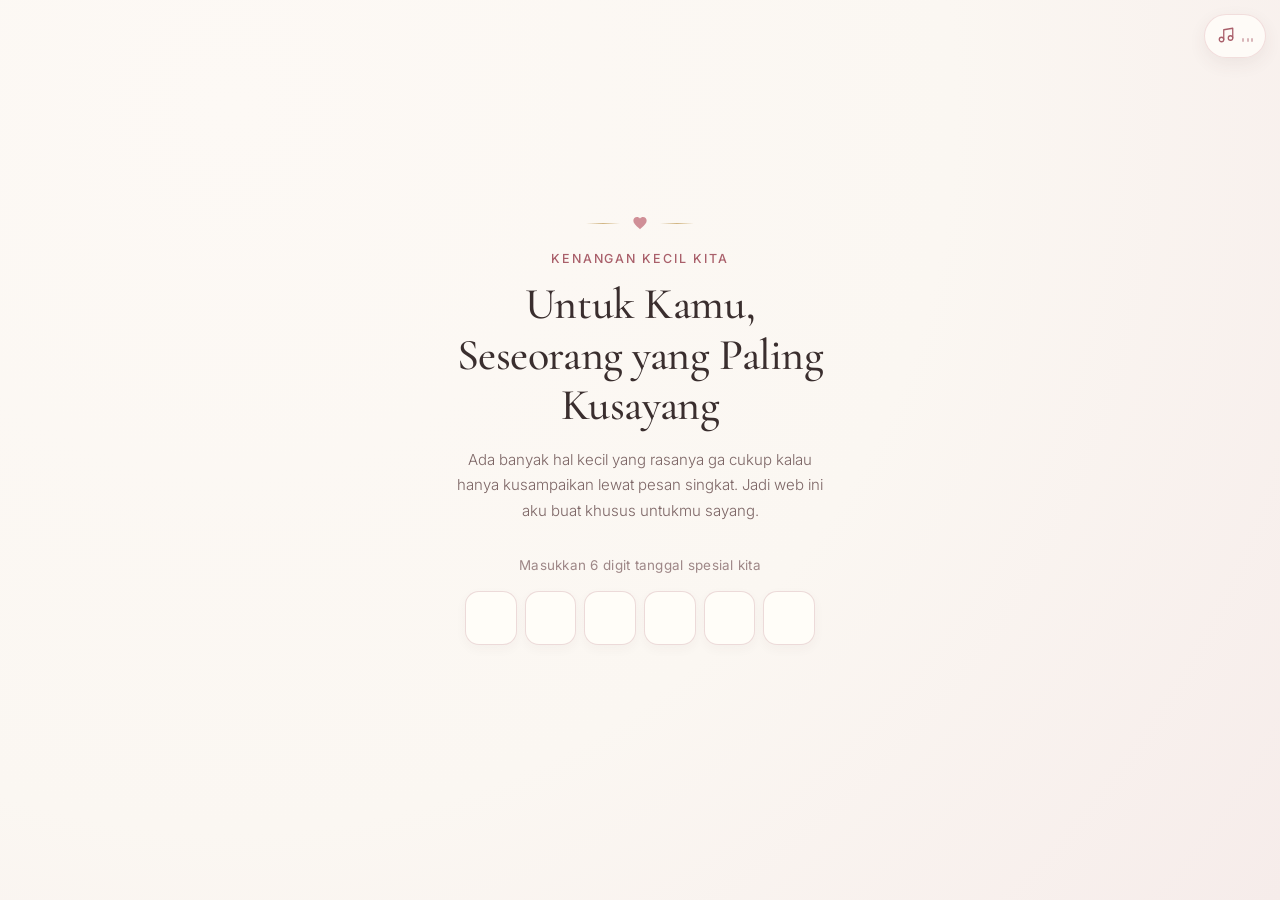
==== commit 1b028946: "update game tts dan kuis" ====
--- a/index.html
+++ b/index.html
@@ -410,6 +410,406 @@
           </footer>
         </div>
       </section>
+
+      <!-- =====================================================
+         LAYAR 6: PILIHAN MINI GAMES (CAROUSEL GAYA PS3)
+         Daftar game dapat diedit di variabel GAMES pada script.js
+         ===================================================== -->
+      <section
+        id="screen-games"
+        class="screen screen--scrollable"
+        aria-labelledby="games-title"
+        aria-hidden="true"
+      >
+        <div class="screen-inner screen-inner--games">
+          <div class="gallery-sticky-bar">
+            <button type="button" id="games-back-btn" class="ghost-btn">
+              <svg
+                viewBox="0 0 24 24"
+                width="16"
+                height="16"
+                fill="none"
+                stroke="currentColor"
+                stroke-width="1.8"
+                stroke-linecap="round"
+                stroke-linejoin="round"
+                aria-hidden="true"
+              >
+                <path d="M15 18l-6-6 6-6"></path>
+              </svg>
+              <span>Kembali ke Panel</span>
+            </button>
+          </div>
+
+          <header class="games-header">
+            <h2 id="games-title" class="games-title">Games</h2>
+            <p class="games-subtitle">
+              Geser untuk memilih permainan tentang cerita kita
+            </p>
+          </header>
+
+          <div class="games-carousel-stage">
+            <button
+              type="button"
+              id="games-prev"
+              class="games-nav games-nav--prev"
+              aria-label="Game sebelumnya"
+            >
+              <svg
+                viewBox="0 0 24 24"
+                width="20"
+                height="20"
+                fill="none"
+                stroke="currentColor"
+                stroke-width="1.8"
+                stroke-linecap="round"
+                stroke-linejoin="round"
+                aria-hidden="true"
+              >
+                <path d="M15 18l-6-6 6-6"></path>
+              </svg>
+            </button>
+
+            <div
+              id="games-carousel"
+              class="games-carousel"
+              role="region"
+              aria-label="Daftar permainan"
+              tabindex="0"
+            >
+              <!-- Kartu game dimuat dari script.js -->
+            </div>
+
+            <button
+              type="button"
+              id="games-next"
+              class="games-nav games-nav--next"
+              aria-label="Game berikutnya"
+            >
+              <svg
+                viewBox="0 0 24 24"
+                width="20"
+                height="20"
+                fill="none"
+                stroke="currentColor"
+                stroke-width="1.8"
+                stroke-linecap="round"
+                stroke-linejoin="round"
+                aria-hidden="true"
+              >
+                <path d="M9 18l6-6-6-6"></path>
+              </svg>
+            </button>
+          </div>
+
+          <div class="games-info" aria-live="polite">
+            <h3 id="games-active-title" class="games-active-title"></h3>
+            <p id="games-active-desc" class="games-active-desc"></p>
+            <p id="games-active-cta" class="games-active-cta"></p>
+          </div>
+        </div>
+      </section>
+
+      <!-- =====================================================
+         LAYAR 7: TEKA-TEKI SILANG (TTS)
+         Soal & jawaban dapat diedit di variabel TTS_DATA pada script.js
+         ===================================================== -->
+      <section
+        id="screen-tts"
+        class="screen screen--scrollable"
+        aria-labelledby="tts-title"
+        aria-hidden="true"
+      >
+        <div class="screen-inner screen-inner--tts">
+          <div class="gallery-sticky-bar">
+            <button type="button" id="tts-back-btn" class="ghost-btn">
+              <svg
+                viewBox="0 0 24 24"
+                width="16"
+                height="16"
+                fill="none"
+                stroke="currentColor"
+                stroke-width="1.8"
+                stroke-linecap="round"
+                stroke-linejoin="round"
+                aria-hidden="true"
+              >
+                <path d="M15 18l-6-6 6-6"></path>
+              </svg>
+              <span>Kembali ke Games</span>
+            </button>
+          </div>
+
+          <header class="tts-header">
+            <h2 id="tts-title" class="tts-title">Teka-Teki Silang</h2>
+            <p class="tts-subtitle">
+              Isi setiap kotak huruf sesuai kenangan kita berdua
+            </p>
+          </header>
+
+          <div class="tts-toolbar">
+            <p id="tts-progress" class="tts-progress" aria-live="polite">
+              0 / 7 benar
+            </p>
+            <button type="button" id="tts-reset-btn" class="tts-reset-btn">
+              Ulang
+            </button>
+          </div>
+
+          <div id="tts-reset-confirm" class="tts-reset-confirm" hidden>
+            <p class="tts-reset-confirm-text">
+              Kosongkan semua kotak jawaban?
+            </p>
+            <div class="tts-reset-confirm-actions">
+              <button
+                type="button"
+                id="tts-reset-yes"
+                class="tts-confirm-btn tts-confirm-btn--yes"
+              >
+                Ya, ulang
+              </button>
+              <button
+                type="button"
+                id="tts-reset-no"
+                class="tts-confirm-btn tts-confirm-btn--no"
+              >
+                Batal
+              </button>
+            </div>
+          </div>
+
+          <div id="tts-active-bar" class="tts-active-bar" aria-live="polite">
+            <p id="tts-active-clue" class="tts-active-clue">
+              Ketuk kotak atau pilih petunjuk di bawah
+            </p>
+            <button
+              type="button"
+              id="tts-dir-toggle"
+              class="tts-dir-toggle"
+              hidden
+            >
+              Mendatar ⇄
+            </button>
+          </div>
+
+          <div class="tts-grid-wrap">
+            <div
+              id="tts-grid"
+              class="tts-grid"
+              role="grid"
+              aria-label="Papan Teka-Teki Silang"
+            >
+              <!-- Grid TTS dimuat dari script.js -->
+            </div>
+          </div>
+
+          <div class="tts-clues">
+            <div class="tts-clue-group">
+              <h3 class="tts-clue-heading">Mendatar</h3>
+              <ul id="tts-clues-across" class="tts-clue-list"></ul>
+            </div>
+            <div class="tts-clue-group">
+              <h3 class="tts-clue-heading">Menurun</h3>
+              <ul id="tts-clues-down" class="tts-clue-list"></ul>
+            </div>
+          </div>
+
+          <div class="tts-actions">
+            <p id="tts-feedback" class="tts-feedback" aria-live="polite"></p>
+            <button type="button" id="tts-check-btn" class="primary-btn is-visible">
+              Periksa
+            </button>
+          </div>
+        </div>
+      </section>
+
+      <!-- =====================================================
+         LAYAR 8: KUIS KITA (SEBERAPA KENAL KAMU DENGANKU?)
+         Soal & hadiah dapat diedit di KUIS_DATA & KUIS_REWARD pada script.js
+         ===================================================== -->
+      <section
+        id="screen-kuis"
+        class="screen screen--scrollable"
+        aria-labelledby="kuis-intro-title"
+        aria-hidden="true"
+      >
+        <div class="screen-inner screen-inner--kuis">
+          <div class="gallery-sticky-bar kuis-sticky-bar">
+            <button type="button" id="kuis-back-btn" class="ghost-btn">
+              <svg
+                viewBox="0 0 24 24"
+                width="16"
+                height="16"
+                fill="none"
+                stroke="currentColor"
+                stroke-width="1.8"
+                stroke-linecap="round"
+                stroke-linejoin="round"
+                aria-hidden="true"
+              >
+                <path d="M15 18l-6-6 6-6"></path>
+              </svg>
+              <span>Kembali</span>
+            </button>
+          </div>
+
+          <!-- Fase A: Layar Pembuka -->
+          <div id="kuis-intro" class="kuis-view kuis-intro">
+            <div class="kuis-intro-badge" aria-hidden="true">💌</div>
+            <h2 id="kuis-intro-title" class="kuis-intro-title">Kuis</h2>
+            <p class="kuis-intro-subtitle">
+              10 pertanyaan, seberapa hebad kah kamu  
+            </p>
+            <button
+              type="button"
+              id="kuis-start-btn"
+              class="primary-btn is-visible"
+            >
+              Mulai
+            </button>
+          </div>
+
+          <!-- Fase B: Layar Soal -->
+          <div id="kuis-play" class="kuis-view kuis-play" hidden>
+            <div class="kuis-top-meta">
+              <div class="kuis-top-row">
+                <span id="kuis-progress-text" class="kuis-progress-text"
+                  >Soal 1 / 10</span
+                >
+                <span
+                  id="kuis-combo"
+                  class="kuis-combo"
+                  aria-live="polite"
+                  hidden
+                ></span>
+                <button
+                  type="button"
+                  id="kuis-quit-btn"
+                  class="kuis-quit-btn"
+                >
+                  Hentikan kuis
+                </button>
+              </div>
+              <div class="kuis-progress-track" aria-hidden="true">
+                <div id="kuis-progress-fill" class="kuis-progress-fill"></div>
+              </div>
+            </div>
+
+            <div id="kuis-quit-confirm" class="tts-reset-confirm" hidden>
+              <p class="tts-reset-confirm-text">
+                Yakin ingin menghentikan kuis?
+              </p>
+              <div class="tts-reset-confirm-actions">
+                <button
+                  type="button"
+                  id="kuis-quit-yes"
+                  class="tts-confirm-btn tts-confirm-btn--yes"
+                >
+                  Ya, hentikan
+                </button>
+                <button
+                  type="button"
+                  id="kuis-quit-no"
+                  class="tts-confirm-btn tts-confirm-btn--no"
+                >
+                  Lanjut main
+                </button>
+              </div>
+            </div>
+
+            <div id="kuis-card" class="kuis-card">
+              <h3 id="kuis-question" class="kuis-question"></h3>
+              <div id="kuis-options" class="kuis-options" role="group"></div>
+              <p
+                id="kuis-feedback"
+                class="kuis-feedback"
+                aria-live="polite"
+              ></p>
+              <div class="kuis-next-wrap">
+                <button
+                  type="button"
+                  id="kuis-next-btn"
+                  class="primary-btn"
+                  hidden
+                >
+                  Lanjut
+                </button>
+              </div>
+            </div>
+          </div>
+
+          <!-- Fase C: Layar Hasil -->
+          <div id="kuis-result" class="kuis-view kuis-result" hidden>
+            <div
+              id="kuis-result-hearts"
+              class="kuis-result-hearts"
+              aria-hidden="true"
+            ></div>
+
+            <div class="kuis-result-card">
+              <p class="kuis-result-label">Skor Kamu</p>
+              <p id="kuis-score-display" class="kuis-score-display">
+                <span id="kuis-score-num">0</span> / 10
+              </p>
+              <p id="kuis-best-score" class="kuis-best-score"></p>
+
+              <h3 id="kuis-reward-title" class="kuis-reward-title"></h3>
+              <p id="kuis-reward-msg" class="kuis-reward-msg"></p>
+
+              <button
+                type="button"
+                id="kuis-coupon"
+                class="kuis-coupon"
+                aria-pressed="false"
+                aria-label="Ketuk untuk membuka kupon hadiah"
+              >
+                <span class="kuis-coupon-inner">
+                  <span class="kuis-coupon-face kuis-coupon-front">
+                    <span class="kuis-coupon-heart" aria-hidden="true">🤍</span>
+                    <span class="kuis-coupon-front-title"
+                      >Kupon Spesial Untukmu</span
+                    >
+                    <span class="kuis-coupon-front-hint"
+                      >Ketuk untuk membuka hadiah</span
+                    >
+                  </span>
+                  <span class="kuis-coupon-face kuis-coupon-back">
+                    <span class="kuis-coupon-back-tag">Hadiah Kamu ♥</span>
+                    <span
+                      id="kuis-coupon-gift"
+                      class="kuis-coupon-gift"
+                    ></span>
+                  </span>
+                </span>
+              </button>
+
+              <div class="kuis-result-actions">
+                <button
+                  type="button"
+                  id="kuis-replay-btn"
+                  class="primary-btn is-visible"
+                >
+                  Main lagi
+                </button>
+                <button
+                  type="button"
+                  id="kuis-games-btn"
+                  class="ghost-btn kuis-result-secondary"
+                >
+                  Main game lain
+                </button>
+                <button
+                  type="button"
+                  id="kuis-panel-btn"
+                  class="ghost-btn kuis-result-secondary"
+                >
+                  Kembali ke Panel
+                </button>
+              </div>
+            </div>
+          </div>
+        </div>
+      </section>
     </main>
 
     <!-- =====================================================
@@ -498,6 +898,43 @@
       </div>
     </div>
 
+    <!-- =====================================================
+       OVERLAY KEMENANGAN TTS
+       ===================================================== -->
+    <div
+      id="tts-victory"
+      class="tts-victory"
+      role="dialog"
+      aria-modal="true"
+      aria-labelledby="tts-victory-title"
+      hidden
+    >
+      <div class="tts-victory-backdrop"></div>
+      <div
+        id="tts-victory-hearts"
+        class="tts-victory-hearts"
+        aria-hidden="true"
+      ></div>
+
+      <div class="tts-victory-card">
+        <div class="tts-victory-badge" aria-hidden="true">🤍</div>
+        <h3 id="tts-victory-title" class="tts-victory-title"></h3>
+        <p id="tts-victory-message" class="tts-victory-message"></p>
+        <div class="tts-victory-actions">
+          <button
+            type="button"
+            id="tts-victory-games-btn"
+            class="primary-btn is-visible"
+          ></button>
+          <button
+            type="button"
+            id="tts-victory-panel-btn"
+            class="ghost-btn tts-victory-secondary"
+          ></button>
+        </div>
+      </div>
+    </div>
+
     <!-- Toast lembut untuk menu yang belum aktif -->
     <div id="panel-toast" class="panel-toast" role="status" aria-live="polite"></div>
 
--- a/style.css
+++ b/style.css
@@ -1185,7 +1185,7 @@
   flex-wrap: wrap;
   align-items: center;
   justify-content: center;
-  gap: 12px 18px;
+  gap: 14px 28px;
   touch-action: pan-y;
 }
 
@@ -1251,21 +1251,1145 @@
 .lightbox-nav {
   order: 2;
   display: inline-flex;
+  min-width: 56px;
+  min-height: 56px;
+  border-radius: 50%;
+  border: 1px solid rgba(255, 253, 249, 0.28);
+  background: rgba(58, 46, 46, 0.62);
+  color: #FFFDF9;
+  align-items: center;
+  justify-content: center;
+  cursor: pointer;
+  flex-shrink: 0;
+  touch-action: manipulation;
+  transition: transform 0.2s ease, background-color 0.2s ease;
+}
+
+.lightbox-nav:active {
+  transform: scale(0.92);
+}
+
+/* =========================================================
+   LAYAR 6: PILIHAN MINI GAMES (CAROUSEL GAYA PS3)
+   ========================================================= */
+.screen-inner--games {
+  max-width: 760px;
+  margin: 0 auto;
+  padding-top: 0;
+  padding-bottom: calc(44px + var(--safe-bottom));
+  display: flex;
+  flex-direction: column;
+  min-height: 100%;
+}
+
+.games-header {
+  text-align: center;
+  margin-top: 8px;
+  margin-bottom: 20px;
+}
+
+.games-title {
+  margin: 0 0 6px;
+  font-family: var(--font-serif);
+  font-size: clamp(1.85rem, 6vw, 2.45rem);
+  font-weight: 500;
+  line-height: 1.15;
+  color: var(--text-ink);
+}
+
+.games-subtitle {
+  margin: 0;
+  font-size: 0.9rem;
+  font-weight: 300;
+  color: var(--text-muted);
+}
+
+.games-carousel-stage {
+  position: relative;
+  display: flex;
+  align-items: center;
+  width: 100%;
+  margin: 6px 0 14px;
+}
+
+.games-carousel {
+  --card-w: min(210px, 56vw);
+  display: flex;
+  align-items: center;
+  gap: 16px;
+  width: 100%;
+  padding: 22px calc(50% - var(--card-w) / 2);
+  overflow-x: auto;
+  overflow-y: hidden;
+  scroll-snap-type: x mandatory;
+  -webkit-overflow-scrolling: touch;
+  scrollbar-width: none;
+  scroll-behavior: smooth;
+}
+
+.games-carousel::-webkit-scrollbar {
+  display: none;
+}
+
+.games-carousel:focus {
+  outline: none;
+}
+
+.game-card {
+  flex: 0 0 var(--card-w);
+  scroll-snap-align: center;
+  scroll-snap-stop: always;
+  aspect-ratio: 3 / 4;
+  min-height: 44px;
+  padding: 20px 16px;
+  border-radius: 22px;
+  border: 1px solid rgba(201, 169, 110, 0.3);
+  background: var(--paper-warm);
+  box-shadow: 0 10px 26px rgba(82, 54, 54, 0.08);
+  display: flex;
+  flex-direction: column;
+  align-items: center;
+  justify-content: center;
+  gap: 14px;
+  text-align: center;
+  cursor: pointer;
+  transform: scale(0.84);
+  opacity: 0.46;
+  filter: saturate(0.75);
+  transition:
+    transform 0.38s var(--ease-smooth),
+    opacity 0.38s var(--ease-smooth),
+    filter 0.38s ease,
+    box-shadow 0.38s ease,
+    border-color 0.38s ease;
+}
+
+.game-card.is-center {
+  transform: scale(1.04);
+  opacity: 1;
+  filter: saturate(1);
+  border-color: rgba(200, 125, 135, 0.5);
+  box-shadow: 0 18px 38px rgba(169, 95, 106, 0.16);
+  background: linear-gradient(180deg, #FFFFFF 0%, #FFF9F6 100%);
+}
+
+.game-card--locked.is-center {
+  border-color: rgba(169, 95, 106, 0.25);
+  box-shadow: 0 12px 28px rgba(82, 54, 54, 0.1);
+}
+
+.game-card:active {
+  transform: scale(0.97);
+}
+
+.game-card-icon {
+  width: 68px;
+  height: 68px;
+  border-radius: 20px;
+  background: var(--rose-soft);
+  color: var(--rose-deep);
+  display: inline-flex;
+  align-items: center;
+  justify-content: center;
+  font-size: 2rem;
+  box-shadow: inset 0 0 0 1px rgba(200, 125, 135, 0.18);
+}
+
+.game-card--locked .game-card-icon {
+  background: rgba(243, 223, 226, 0.55);
+}
+
+.game-card-title {
+  margin: 0;
+  font-family: var(--font-serif);
+  font-size: 1.32rem;
+  font-weight: 600;
+  line-height: 1.2;
+  color: var(--text-ink);
+}
+
+.game-card-status {
+  padding: 4px 10px;
+  border-radius: 999px;
+  background: var(--rose-soft);
+  color: var(--rose-deep);
+  font-size: 0.72rem;
+  font-weight: 500;
+  letter-spacing: 0.03em;
+}
+
+.game-card--active .game-card-status {
+  background: var(--success-soft);
+  color: #3B5B42;
+}
+
+.games-nav {
+  position: absolute;
+  top: 50%;
+  transform: translateY(-50%);
+  z-index: 5;
   min-width: 44px;
   min-height: 44px;
   border-radius: 50%;
-  border: 1px solid rgba(255, 253, 249, 0.24);
-  background: rgba(58, 46, 46, 0.55);
-  color: #FFFDF9;
+  border: 1px solid rgba(169, 95, 106, 0.24);
+  background: rgba(255, 253, 249, 0.9);
+  backdrop-filter: blur(8px);
+  -webkit-backdrop-filter: blur(8px);
+  color: var(--rose-deep);
+  display: inline-flex;
   align-items: center;
   justify-content: center;
   cursor: pointer;
+  box-shadow: 0 6px 16px rgba(82, 54, 54, 0.1);
+  transition: transform 0.2s var(--ease-smooth), opacity 0.2s ease, background-color 0.2s ease;
+}
+
+.games-nav--prev {
+  left: 2px;
+}
+
+.games-nav--next {
+  right: 2px;
+}
+
+.games-nav:active {
+  transform: translateY(-50%) scale(0.92);
+}
+
+.games-nav:disabled {
+  opacity: 0.3;
+  pointer-events: none;
+}
+
+.games-info {
+  text-align: center;
+  padding: 8px 12px 0;
+  max-width: 420px;
+  margin: 0 auto;
+}
+
+.games-active-title {
+  margin: 0 0 6px;
+  font-family: var(--font-serif);
+  font-size: 1.65rem;
+  font-weight: 600;
+  line-height: 1.2;
+  color: var(--text-ink);
+}
+
+.games-active-desc {
+  margin: 0;
+  font-size: 0.92rem;
+  font-weight: 300;
+  color: var(--text-muted);
+}
+
+.games-active-cta {
+  margin: 10px 0 0;
+  font-size: 0.78rem;
+  letter-spacing: 0.04em;
+  color: var(--rose-deep);
+}
+
+/* =========================================================
+   LAYAR 7: TEKA-TEKI SILANG (TTS)
+   ========================================================= */
+.screen-inner--tts {
+  max-width: 620px;
+  margin: 0 auto;
+  padding-top: 0;
+  padding-right: calc(12px + var(--safe-right));
+  padding-bottom: calc(52px + var(--safe-bottom));
+  padding-left: calc(12px + var(--safe-left));
+}
+
+.tts-header {
+  margin-top: 6px;
+  margin-bottom: 16px;
+}
+
+.tts-title {
+  margin: 0 0 4px;
+  font-family: var(--font-serif);
+  font-size: clamp(1.8rem, 6vw, 2.35rem);
+  font-weight: 500;
+  line-height: 1.15;
+  color: var(--text-ink);
+}
+
+.tts-subtitle {
+  margin: 0;
+  font-size: 0.9rem;
+  font-weight: 300;
+  color: var(--text-muted);
+}
+
+.tts-toolbar {
+  display: flex;
+  align-items: center;
+  justify-content: space-between;
+  gap: 12px;
+  margin-bottom: 14px;
+}
+
+.tts-progress {
+  margin: 0;
+  padding: 6px 13px;
+  border-radius: 999px;
+  background: var(--rose-soft);
+  color: var(--rose-deep);
+  font-size: 0.82rem;
+  font-weight: 500;
+}
+
+.tts-reset-btn {
+  min-width: 44px;
+  min-height: 44px;
+  padding: 8px 14px;
+  border-radius: 999px;
+  border: 1px solid rgba(169, 95, 106, 0.22);
+  background: rgba(255, 253, 249, 0.86);
+  color: var(--text-muted);
+  font-size: 0.84rem;
+  cursor: pointer;
+  transition: transform 0.2s var(--ease-smooth), background-color 0.2s ease;
+}
+
+.tts-reset-btn:active {
+  transform: scale(0.95);
+  background: var(--rose-soft);
+}
+
+.tts-reset-confirm {
+  margin-bottom: 14px;
+  padding: 12px 14px;
+  border-radius: 14px;
+  border: 1px solid rgba(200, 125, 135, 0.3);
+  background: #FFF9F7;
+  display: flex;
+  flex-wrap: wrap;
+  align-items: center;
+  justify-content: space-between;
+  gap: 10px;
+}
+
+.tts-reset-confirm[hidden] {
+  display: none;
+}
+
+.tts-reset-confirm-text {
+  margin: 0;
+  font-size: 0.86rem;
+  color: var(--text-ink);
+}
+
+.tts-reset-confirm-actions {
+  display: flex;
+  gap: 8px;
+}
+
+.tts-confirm-btn {
+  min-width: 44px;
+  min-height: 44px;
+  padding: 8px 14px;
+  border-radius: 999px;
+  font-size: 0.84rem;
+  cursor: pointer;
+  border: 1px solid transparent;
+}
+
+.tts-confirm-btn--yes {
+  background: var(--rose-deep);
+  color: #FFFDF9;
+}
+
+.tts-confirm-btn--no {
+  background: transparent;
+  border-color: rgba(169, 95, 106, 0.25);
+  color: var(--text-muted);
+}
+
+.tts-active-bar {
+  display: flex;
+  align-items: center;
+  justify-content: space-between;
+  gap: 8px;
+  min-height: 44px;
+  padding: 8px 12px;
+  margin-bottom: 12px;
+  border-radius: 14px;
+  border: 1px solid rgba(200, 125, 135, 0.3);
+  background: var(--paper-warm);
+  box-shadow: 0 4px 14px rgba(82, 54, 54, 0.05);
+}
+
+.tts-active-clue {
+  margin: 0;
+  font-size: 0.86rem;
+  line-height: 1.35;
+  color: var(--text-ink);
+  flex: 1;
+}
+
+.tts-dir-toggle {
   flex-shrink: 0;
-  transition: transform 0.2s ease, background-color 0.2s ease;
-}
-
-.lightbox-nav:active {
+  min-width: 44px;
+  min-height: 34px;
+  padding: 5px 10px;
+  border-radius: 999px;
+  border: 1px solid rgba(169, 95, 106, 0.28);
+  background: var(--rose-soft);
+  color: var(--rose-deep);
+  font-size: 0.75rem;
+  font-weight: 500;
+  cursor: pointer;
+}
+
+.tts-dir-toggle[hidden] {
+  display: none;
+}
+
+.tts-grid-wrap {
+  width: 100%;
+  max-width: 440px;
+  margin: 0 auto 18px;
+}
+
+.tts-grid {
+  display: grid;
+  grid-template-columns: repeat(12, minmax(0, 1fr));
+  gap: 2.5px;
+  width: 100%;
+}
+
+.tts-grid.is-shake {
+  animation: pin-shake 0.44s var(--ease-smooth);
+}
+
+.tts-cell {
+  position: relative;
+  aspect-ratio: 1 / 1;
+  border-radius: 5px;
+}
+
+.tts-cell--empty {
+  pointer-events: none;
+}
+
+.tts-cell--letter {
+  background: var(--paper-warm);
+  border: 1.5px solid rgba(169, 95, 106, 0.34);
+  box-shadow: 0 2px 5px rgba(82, 54, 54, 0.06);
+  transition:
+    background-color 0.2s ease,
+    border-color 0.2s ease,
+    box-shadow 0.2s ease;
+}
+
+.tts-cell--letter.is-word-active {
+  background: #FFF3F5;
+  border-color: rgba(200, 125, 135, 0.72);
+}
+
+.tts-cell--letter.is-focused {
+  background: #FFFFFF;
+  border-color: var(--rose-deep);
+  box-shadow: 0 0 0 2px rgba(200, 125, 135, 0.26);
+  z-index: 2;
+}
+
+.tts-cell--letter.is-word-correct {
+  background: var(--success-soft);
+  border-color: var(--success-border);
+}
+
+.tts-cell--letter.is-word-wrong {
+  background: var(--rose-soft);
+  border-color: var(--rose-deep);
+}
+
+.tts-cell--letter.is-word-correct.is-focused {
+  box-shadow: 0 0 0 2px rgba(134, 173, 141, 0.35);
+}
+
+.tts-cell-num {
+  position: absolute;
+  top: 1px;
+  left: 2.5px;
+  font-size: clamp(8px, 2.2vw, 10px);
+  font-weight: 600;
+  line-height: 1;
+  color: var(--rose-deep);
+  pointer-events: none;
+  z-index: 1;
+}
+
+.tts-cell--letter.is-word-correct .tts-cell-num {
+  color: #3B5B42;
+}
+
+/* Minimal 16px font-size agar Safari iOS tidak otomatis zoom */
+.tts-cell-input {
+  width: 100%;
+  height: 100%;
+  padding: 4px 0 0;
+  border: 0;
+  background: transparent;
+  color: var(--text-ink);
+  font-size: 16px;
+  font-weight: 600;
+  line-height: 1;
+  text-align: center;
+  text-transform: uppercase;
+  caret-color: var(--rose-deep);
+  border-radius: 4px;
+  appearance: none;
+  -webkit-appearance: none;
+}
+
+.tts-cell-input:focus {
+  outline: none;
+}
+
+.tts-cell--letter.is-word-correct .tts-cell-input {
+  color: #3B5B42;
+}
+
+.tts-clues {
+  display: grid;
+  grid-template-columns: 1fr;
+  gap: 14px;
+  padding: 14px;
+  border-radius: 16px;
+  border: 1px solid rgba(201, 169, 110, 0.26);
+  background: var(--paper-warm);
+  box-shadow: 0 6px 20px rgba(82, 54, 54, 0.05);
+}
+
+@media (min-width: 560px) {
+  .tts-clues {
+    grid-template-columns: repeat(2, minmax(0, 1fr));
+    gap: 18px;
+  }
+}
+
+.tts-clue-heading {
+  margin: 0 0 8px;
+  font-family: var(--font-serif);
+  font-size: 1.2rem;
+  font-weight: 600;
+  color: var(--rose-deep);
+}
+
+.tts-clue-list {
+  margin: 0;
+  padding: 0;
+  list-style: none;
+  display: flex;
+  flex-direction: column;
+  gap: 6px;
+}
+
+.tts-clue-btn {
+  width: 100%;
+  min-height: 36px;
+  padding: 6px 10px;
+  border-radius: 10px;
+  border: 1px solid transparent;
+  background: transparent;
+  color: var(--text-ink);
+  font-size: 0.85rem;
+  line-height: 1.4;
+  text-align: left;
+  display: flex;
+  align-items: flex-start;
+  justify-content: space-between;
+  gap: 8px;
+  cursor: pointer;
+  transition: background-color 0.2s ease, border-color 0.2s ease;
+}
+
+.tts-clue-btn.is-active {
+  background: var(--rose-soft);
+  border-color: rgba(200, 125, 135, 0.35);
+}
+
+.tts-clue-btn.is-correct {
+  color: #4D6B53;
+  background: rgba(223, 236, 225, 0.45);
+}
+
+.tts-clue-num {
+  font-weight: 600;
+  color: var(--rose-deep);
+  margin-right: 4px;
+}
+
+.tts-clue-btn.is-correct .tts-clue-num {
+  color: #3B5B42;
+}
+
+.tts-clue-check {
+  flex-shrink: 0;
+  font-weight: 600;
+  color: #3B5B42;
+}
+
+.tts-actions {
+  margin-top: 20px;
+  display: flex;
+  flex-direction: column;
+  align-items: center;
+  gap: 12px;
+}
+
+.tts-feedback {
+  margin: 0;
+  min-height: 22px;
+  font-size: 0.88rem;
+  text-align: center;
+  color: var(--rose-deep);
+}
+
+/* =========================================================
+   OVERLAY KEMENANGAN TTS
+   ========================================================= */
+.tts-victory[hidden] {
+  display: none;
+}
+
+.tts-victory {
+  position: fixed;
+  inset: 0;
+  z-index: 80;
+  display: flex;
+  align-items: center;
+  justify-content: center;
+  padding:
+    calc(24px + var(--safe-top))
+    calc(20px + var(--safe-right))
+    calc(24px + var(--safe-bottom))
+    calc(20px + var(--safe-left));
+  opacity: 0;
+  transition: opacity 0.38s var(--ease-smooth);
+}
+
+.tts-victory.is-open {
+  opacity: 1;
+}
+
+.tts-victory-backdrop {
+  position: absolute;
+  inset: 0;
+  background: rgba(42, 31, 31, 0.52);
+  backdrop-filter: blur(8px);
+  -webkit-backdrop-filter: blur(8px);
+}
+
+.tts-victory-hearts {
+  position: absolute;
+  inset: 0;
+  overflow: hidden;
+  pointer-events: none;
+  z-index: 1;
+}
+
+.victory-heart {
+  position: absolute;
+  top: -28px;
+  color: var(--rose);
+  font-size: 16px;
+  opacity: 0;
+  will-change: transform, opacity;
+  animation: victory-heart-fall var(--vh-dur, 3.6s) ease-in var(--vh-delay, 0s) 1 forwards;
+}
+
+@keyframes victory-heart-fall {
+  0% {
+    opacity: 0;
+    transform: translate3d(0, 0, 0) scale(0.8);
+  }
+  15% {
+    opacity: 0.85;
+  }
+  85% {
+    opacity: 0.75;
+  }
+  100% {
+    opacity: 0;
+    transform: translate3d(var(--vh-drift, 18px), calc(100dvh + 40px), 0) rotate(var(--vh-rot, 45deg)) scale(1);
+  }
+}
+
+.tts-victory-card {
+  position: relative;
+  z-index: 2;
+  width: 100%;
+  max-width: 400px;
+  padding: 28px 22px 24px;
+  border-radius: 22px;
+  border: 1px solid rgba(201, 169, 110, 0.38);
+  background: var(--paper-warm);
+  box-shadow: 0 24px 60px rgba(42, 31, 31, 0.25);
+  text-align: center;
   transform: scale(0.92);
+  transition: transform 0.42s var(--ease-smooth);
+}
+
+.tts-victory.is-open .tts-victory-card {
+  transform: scale(1);
+}
+
+.tts-victory-badge {
+  width: 52px;
+  height: 52px;
+  margin: 0 auto 12px;
+  border-radius: 50%;
+  background: var(--rose-soft);
+  display: inline-flex;
+  align-items: center;
+  justify-content: center;
+  font-size: 1.5rem;
+}
+
+.tts-victory-title {
+  margin: 0 0 10px;
+  font-family: var(--font-serif);
+  font-size: 1.85rem;
+  font-weight: 600;
+  color: var(--text-ink);
+}
+
+.tts-victory-message {
+  margin: 0 0 22px;
+  font-size: 0.94rem;
+  font-weight: 300;
+  line-height: 1.65;
+  color: var(--text-muted);
+}
+
+.tts-victory-actions {
+  display: flex;
+  flex-direction: column;
+  gap: 10px;
+  align-items: center;
+}
+
+.tts-victory-actions .primary-btn {
+  width: 100%;
+}
+
+.tts-victory-secondary {
+  width: 100%;
+  justify-content: center;
+}
+
+/* =========================================================
+   LAYAR 8: KUIS KITA (SEBERAPA KENAL KAMU DENGANKU?)
+   ========================================================= */
+.screen-inner--kuis {
+  max-width: 560px;
+  margin: 0 auto;
+  padding-top: 0;
+  padding-bottom: calc(52px + var(--safe-bottom));
+  display: flex;
+  flex-direction: column;
+  min-height: 100%;
+}
+
+.kuis-view[hidden] {
+  display: none;
+}
+
+.kuis-intro {
+  flex: 1;
+  display: flex;
+  flex-direction: column;
+  align-items: center;
+  justify-content: center;
+  text-align: center;
+  padding: 24px 8px 36px;
+}
+
+.kuis-intro-badge {
+  width: 64px;
+  height: 64px;
+  margin-bottom: 16px;
+  border-radius: 20px;
+  background: var(--rose-soft);
+  display: inline-flex;
+  align-items: center;
+  justify-content: center;
+  font-size: 1.9rem;
+  box-shadow: 0 8px 20px rgba(169, 95, 106, 0.14);
+}
+
+.kuis-intro-title {
+  margin: 0 0 10px;
+  font-family: var(--font-serif);
+  font-size: clamp(2rem, 6.5vw, 2.6rem);
+  font-weight: 500;
+  line-height: 1.15;
+  color: var(--text-ink);
+}
+
+.kuis-intro-subtitle {
+  margin: 0 0 28px;
+  max-width: 340px;
+  font-size: 0.96rem;
+  font-weight: 300;
+  color: var(--text-muted);
+}
+
+.kuis-play {
+  display: flex;
+  flex-direction: column;
+  gap: 16px;
+  padding-top: 6px;
+}
+
+.kuis-top-meta {
+  display: flex;
+  flex-direction: column;
+  gap: 10px;
+}
+
+.kuis-top-row {
+  display: flex;
+  align-items: center;
+  justify-content: space-between;
+  gap: 8px;
+  flex-wrap: wrap;
+}
+
+.kuis-progress-text {
+  font-size: 0.85rem;
+  font-weight: 500;
+  color: var(--text-muted);
+}
+
+.kuis-combo {
+  padding: 4px 10px;
+  border-radius: 999px;
+  background: var(--rose-soft);
+  border: 1px solid rgba(200, 125, 135, 0.38);
+  color: var(--rose-deep);
+  font-size: 0.78rem;
+  font-weight: 500;
+}
+
+.kuis-combo[hidden] {
+  display: none;
+}
+
+.kuis-quit-btn {
+  min-width: 44px;
+  min-height: 44px;
+  padding: 6px 12px;
+  border-radius: 999px;
+  border: 1px solid rgba(169, 95, 106, 0.22);
+  background: rgba(255, 253, 249, 0.85);
+  color: var(--text-muted);
+  font-size: 0.82rem;
+  cursor: pointer;
+  transition: transform 0.2s var(--ease-smooth), background-color 0.2s ease;
+}
+
+.kuis-quit-btn:active {
+  transform: scale(0.95);
+  background: var(--rose-soft);
+}
+
+.kuis-progress-track {
+  width: 100%;
+  height: 6px;
+  border-radius: 999px;
+  background: rgba(200, 125, 135, 0.16);
+  overflow: hidden;
+}
+
+.kuis-progress-fill {
+  width: 10%;
+  height: 100%;
+  border-radius: 999px;
+  background: linear-gradient(90deg, var(--rose) 0%, var(--gold) 100%);
+  transition: width 0.38s var(--ease-smooth);
+}
+
+.kuis-card {
+  padding: 22px 18px 24px;
+  border-radius: 20px;
+  border: 1px solid rgba(201, 169, 110, 0.28);
+  background: var(--paper-warm);
+  box-shadow: var(--shadow-soft);
+  opacity: 1;
+  transform: translate3d(0, 0, 0);
+  transition:
+    opacity 0.28s var(--ease-smooth),
+    transform 0.28s var(--ease-smooth);
+}
+
+.kuis-card.is-sliding-out {
+  opacity: 0;
+  transform: translate3d(-16px, 0, 0);
+}
+
+.kuis-card.is-sliding-in {
+  opacity: 0;
+  transform: translate3d(16px, 0, 0);
+}
+
+.kuis-question {
+  margin: 0 0 20px;
+  font-family: var(--font-serif);
+  font-size: clamp(1.5rem, 5.2vw, 1.9rem);
+  font-weight: 600;
+  line-height: 1.25;
+  color: var(--text-ink);
+}
+
+.kuis-options {
+  display: flex;
+  flex-direction: column;
+  gap: 12px;
+}
+
+.kuis-option {
+  width: 100%;
+  min-height: 56px;
+  padding: 14px 16px;
+  border-radius: 16px;
+  border: 1.5px solid rgba(169, 95, 106, 0.24);
+  background: #FFFFFF;
+  color: var(--text-ink);
+  font-size: 16px;
+  font-weight: 400;
+  line-height: 1.35;
+  text-align: left;
+  display: flex;
+  align-items: center;
+  justify-content: space-between;
+  gap: 12px;
+  cursor: pointer;
+  box-shadow: 0 4px 12px rgba(82, 54, 54, 0.04);
+  transition:
+    transform 0.18s var(--ease-smooth),
+    border-color 0.22s ease,
+    background-color 0.22s ease,
+    box-shadow 0.22s ease;
+}
+
+.kuis-option:not(:disabled):active {
+  transform: scale(0.98);
+  background: #FFF9F7;
+}
+
+.kuis-option:disabled {
+  cursor: default;
+}
+
+.kuis-option.is-correct {
+  border-color: var(--success-border);
+  background: var(--success-soft);
+  color: #3B5B42;
+  font-weight: 500;
+}
+
+.kuis-option.is-wrong {
+  border-color: rgba(169, 95, 106, 0.48);
+  background: var(--rose-soft);
+  color: var(--rose-deep);
+  animation: pin-shake 0.42s var(--ease-smooth);
+}
+
+.kuis-option-mark {
+  flex-shrink: 0;
+  font-size: 1rem;
+  font-weight: 600;
+}
+
+.kuis-feedback {
+  margin: 16px 0 0;
+  min-height: 22px;
+  font-size: 0.92rem;
+  line-height: 1.5;
+  color: var(--text-muted);
+  opacity: 0;
+  transform: translate3d(0, 6px, 0);
+  transition: opacity 0.3s ease, transform 0.3s var(--ease-smooth);
+}
+
+.kuis-feedback.is-visible {
+  opacity: 1;
+  transform: translate3d(0, 0, 0);
+}
+
+.kuis-next-wrap {
+  margin-top: 18px;
+  display: flex;
+  justify-content: center;
+}
+
+.kuis-next-wrap .primary-btn[hidden] {
+  display: none;
+}
+
+/* Fase C: Layar Hasil + Kupon Flip */
+.kuis-result {
+  position: relative;
+  padding-top: 8px;
+}
+
+.kuis-result-hearts {
+  position: fixed;
+  inset: 0;
+  pointer-events: none;
+  overflow: hidden;
+  z-index: 30;
+}
+
+.kuis-result-card {
+  position: relative;
+  z-index: 2;
+  padding: 26px 20px 26px;
+  border-radius: 22px;
+  border: 1px solid rgba(201, 169, 110, 0.32);
+  background: var(--paper-warm);
+  box-shadow: var(--shadow-soft);
+  text-align: center;
+}
+
+.kuis-result-label {
+  margin: 0 0 4px;
+  font-size: 0.78rem;
+  letter-spacing: 0.12em;
+  text-transform: uppercase;
+  color: var(--text-soft);
+}
+
+.kuis-score-display {
+  margin: 0;
+  font-family: var(--font-serif);
+  font-size: clamp(2.6rem, 10vw, 3.4rem);
+  font-weight: 600;
+  line-height: 1.1;
+  color: var(--rose-deep);
+}
+
+.kuis-best-score {
+  margin: 6px 0 18px;
+  font-size: 0.84rem;
+  color: var(--text-soft);
+}
+
+.kuis-reward-title {
+  margin: 0 0 8px;
+  font-family: var(--font-serif);
+  font-size: 1.65rem;
+  font-weight: 600;
+  color: var(--text-ink);
+}
+
+.kuis-reward-msg {
+  margin: 0 0 20px;
+  font-size: 0.94rem;
+  font-weight: 300;
+  line-height: 1.6;
+  color: var(--text-muted);
+}
+
+.kuis-coupon {
+  display: block;
+  width: 100%;
+  min-height: 108px;
+  margin: 0 0 22px;
+  padding: 0;
+  border: 0;
+  background: transparent;
+  perspective: 900px;
+  cursor: pointer;
+}
+
+.kuis-coupon-inner {
+  position: relative;
+  display: block;
+  width: 100%;
+  min-height: 108px;
+  transform-style: preserve-3d;
+  transition: transform 0.65s var(--ease-smooth);
+}
+
+.kuis-coupon.is-flipped .kuis-coupon-inner {
+  transform: rotateX(180deg);
+}
+
+.kuis-coupon-face {
+  position: absolute;
+  inset: 0;
+  padding: 16px 18px;
+  border-radius: 16px;
+  border: 1.5px dashed rgba(200, 125, 135, 0.55);
+  backface-visibility: hidden;
+  -webkit-backface-visibility: hidden;
+  display: flex;
+  flex-direction: column;
+  align-items: center;
+  justify-content: center;
+  gap: 4px;
+}
+
+.kuis-coupon-front {
+  background: linear-gradient(135deg, #FFF9F7 0%, var(--rose-soft) 100%);
+  color: var(--text-ink);
+}
+
+.kuis-coupon-heart {
+  font-size: 1.25rem;
+}
+
+.kuis-coupon-front-title {
+  font-family: var(--font-serif);
+  font-size: 1.2rem;
+  font-weight: 600;
+  color: var(--rose-deep);
+}
+
+.kuis-coupon-front-hint {
+  font-size: 0.78rem;
+  color: var(--text-muted);
+}
+
+.kuis-coupon-back {
+  background: linear-gradient(135deg, #FFFDF9 0%, var(--success-soft) 100%);
+  border-color: var(--success-border);
+  transform: rotateX(180deg);
+}
+
+.kuis-coupon-back-tag {
+  font-size: 0.72rem;
+  letter-spacing: 0.08em;
+  text-transform: uppercase;
+  color: #3B5B42;
+}
+
+.kuis-coupon-gift {
+  font-family: var(--font-serif);
+  font-size: 1.28rem;
+  font-weight: 600;
+  color: var(--text-ink);
+}
+
+.kuis-result-actions {
+  display: flex;
+  flex-direction: column;
+  gap: 10px;
+  align-items: center;
+}
+
+.kuis-result-actions .primary-btn,
+.kuis-result-secondary {
+  width: 100%;
+  justify-content: center;
 }
 
 /* =========================================================
@@ -1303,6 +2427,11 @@
   .lightbox-nav--next {
     order: 1;
   }
+
+  .lightbox-nav {
+    min-width: 46px;
+    min-height: 46px;
+  }
 }
 
 @media (min-width: 1024px) {
@@ -1324,6 +2453,15 @@
     min-width: 40px;
     height: 48px;
   }
+
+  .tts-grid {
+    gap: 2px;
+  }
+
+  .tts-cell-num {
+    font-size: 7.5px;
+    left: 2px;
+  }
 }
 
 /* =========================================================
@@ -1332,11 +2470,14 @@
 @media (prefers-reduced-motion: reduce) {
   .floating-petals,
   .petal,
+  .victory-heart,
   .music-toggle.is-playing .music-bars span {
     animation: none !important;
   }
 
-  .floating-petals {
+  .floating-petals,
+  .tts-victory-hearts,
+  .kuis-result-hearts {
     display: none;
   }
 
@@ -1358,7 +2499,17 @@
   .polaroid-item,
   .polaroid-btn,
   .lightbox,
-  .lightbox-card {
+  .lightbox-card,
+  .game-card,
+  .tts-cell--letter,
+  .tts-clue-btn,
+  .tts-victory,
+  .tts-victory-card,
+  .kuis-card,
+  .kuis-option,
+  .kuis-feedback,
+  .kuis-progress-fill,
+  .kuis-coupon-inner {
     transition-duration: 0.08s !important;
     animation: none !important;
   }
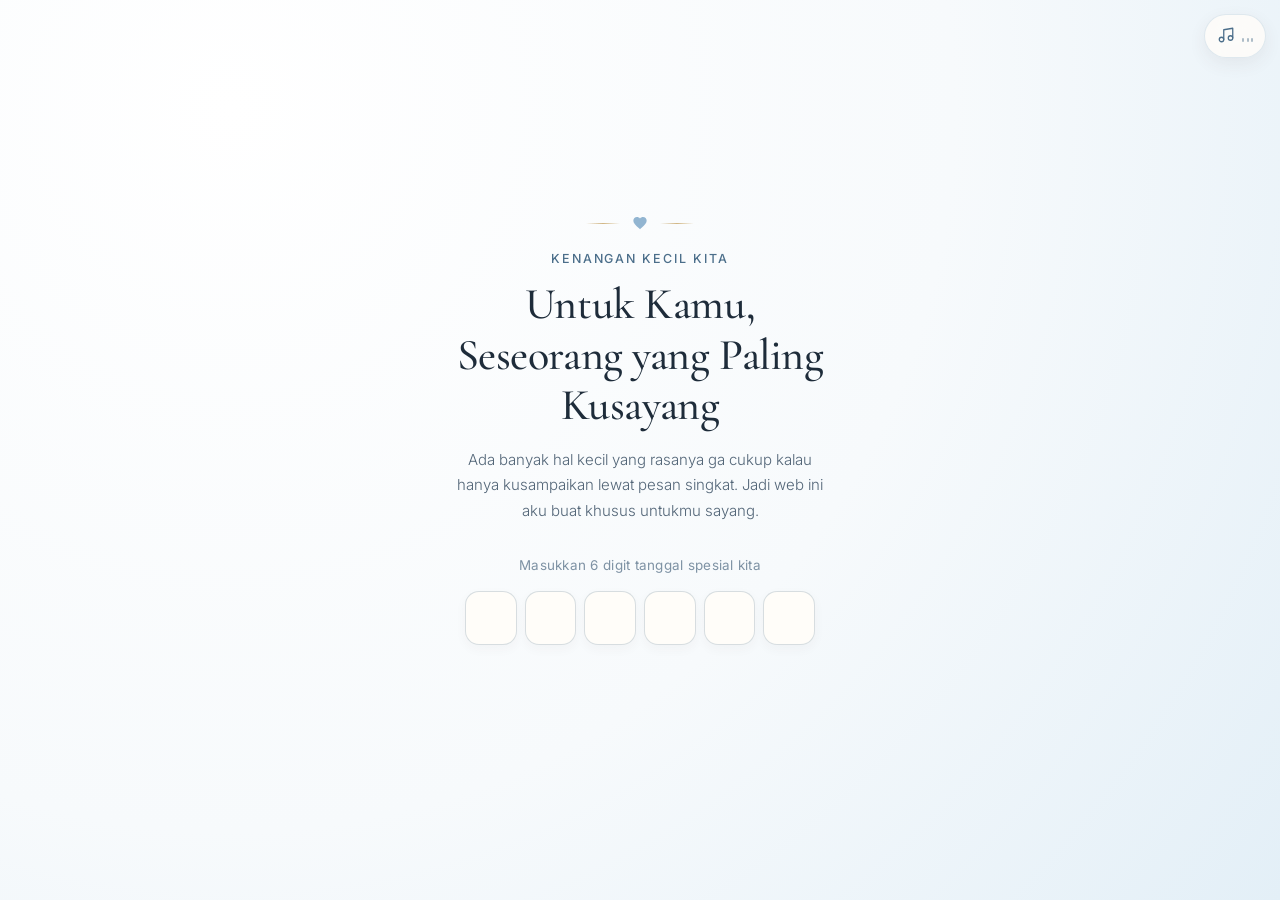
==== commit 069f11b2: "ganti warna ke soft blue + penghitung sudah berapa lama berpacaran" ====
--- a/index.html
+++ b/index.html
@@ -7,7 +7,7 @@
       content="width=device-width, initial-scale=1, viewport-fit=cover"
     />
     <!-- GANTI: Warna status bar Safari iOS agar serasi dengan latar belakang -->
-    <meta name="theme-color" content="#FBF7F2" />
+    <meta name="theme-color" content="#F7FAFC" />
     <meta name="apple-mobile-web-app-capable" content="yes" />
     <meta name="apple-mobile-web-app-status-bar-style" content="default" />
 
@@ -22,7 +22,7 @@
     <link rel="preconnect" href="https://fonts.googleapis.com" />
     <link rel="preconnect" href="https://fonts.gstatic.com" crossorigin />
     <link
-      href="https://fonts.googleapis.com/css2?family=Caveat:wght@400;500;600&family=Cormorant+Garamond:ital,wght@0,500;0,600;1,400;1,500&family=Inter:wght@300;400;500&display=swap"
+      href="https://fonts.googleapis.com/css2?family=Caveat:wght@400;500;600&family=Cormorant+Garamond:ital,wght@0,500;0,600;1,400;1,50&family=Inter:wght@300;400;500&family=Plus+Jakarta+Sans:wght@500;600;700&family=Space+Mono:wght@400;700&display=swap"
       rel="stylesheet"
     />
 
@@ -225,21 +225,21 @@
                   aria-hidden="true"
                 >
                   <!-- Sisi kiri & kanan -->
-                  <polygon points="0,0 155,108 0,200" fill="#F5EAE0" />
-                  <polygon points="300,0 145,108 300,200" fill="#EFE1D4" />
+                  <polygon points="0,0 155,108 0,200" fill="#DCEBF5" />
+                  <polygon points="300,0 145,108 300,200" fill="#D1E4F2" />
                   <!-- Sisi bawah -->
-                  <polygon points="0,200 150,94 300,200" fill="#FBF3EC" />
+                  <polygon points="0,200 150,94 300,200" fill="#EDF5FB" />
                   <!-- Garis lipatan halus -->
                   <polyline
                     points="0,0 150,105 300,0"
                     fill="none"
-                    stroke="rgba(169, 95, 106, 0.14)"
+                    stroke="rgba(75, 110, 138, 0.16)"
                     stroke-width="1"
                   />
                   <polyline
                     points="0,200 150,94 300,200"
                     fill="none"
-                    stroke="rgba(169, 95, 106, 0.16)"
+                    stroke="rgba(75, 110, 138, 0.2)"
                     stroke-width="1"
                   />
                 </svg>
@@ -255,11 +255,11 @@
                     viewBox="0 0 300 118"
                     preserveAspectRatio="none"
                   >
-                    <polygon points="0,0 300,0 150,115" fill="#F2E4D8" />
+                    <polygon points="0,0 300,0 150,115" fill="#D6E7F4" />
                     <polyline
                       points="0,0 150,115 300,0"
                       fill="none"
-                      stroke="rgba(169, 95, 106, 0.18)"
+                      stroke="rgba(75, 110, 138, 0.22)"
                       stroke-width="1"
                     />
                   </svg>
@@ -322,6 +322,9 @@
           </article>
 
           <div class="letter-actions">
+            <p id="letter-skip-hint" class="letter-skip-hint" hidden>
+              Ketuk di mana saja untuk melewati animasi ✨
+            </p>
             <button
               type="button"
               id="to-panel-btn"
@@ -350,7 +353,30 @@
             <p id="panel-subtitle" class="panel-subtitle">
               Pilih satu ruang kecil yang sudah kusiapkan untuk kita berdua
             </p>
+            <div class="coin-pill" aria-live="polite">
+              <span aria-hidden="true">🪙</span>
+              <span data-coin-balance>0</span> Koin
+            </div>
           </header>
+
+          <!-- Kartu Penghitung Hari Bersama -->
+          <button
+            type="button"
+            id="hari-card"
+            class="hari-card"
+            aria-label="Lihat milestone hari bersama"
+            hidden
+          >
+            <div id="hari-milestone-hearts" class="hari-milestone-hearts" aria-hidden="true"></div>
+            <span id="hari-milestone-badge" class="hari-milestone-badge" hidden>Hari spesial! ✨</span>
+            <p id="hari-top-text" class="hari-top-text">Perjalanan kita</p>
+            <div class="hari-main-row">
+              <span id="hari-main-text" class="hari-main-text">Hari ke-<span id="hari-number">0</span></span>
+              <span class="hari-heart" aria-hidden="true">🤍</span>
+            </div>
+            <p id="hari-detail" class="hari-detail"></p>
+            <p id="hari-bottom-text" class="hari-bottom-text"></p>
+          </button>
 
           <div id="panel-grid" class="panel-grid" role="list">
             <!-- Kartu menu dimuat dari script.js -->
@@ -405,7 +431,7 @@
 
           <footer class="gallery-footer">
             <p class="gallery-footer-note">
-              Terima kasih sudah menjadi bagian terindah dalam hariku ♥
+              Terima kasih sudah menjadi bagian terindah dalam hidupku ♥
             </p>
           </footer>
         </div>
@@ -444,8 +470,12 @@
           <header class="games-header">
             <h2 id="games-title" class="games-title">Games</h2>
             <p class="games-subtitle">
-              Geser untuk memilih permainan tentang cerita kita
+              Mainkan Games untuk mendapatkan coin
             </p>
+            <div class="coin-pill" aria-live="polite">
+              <span aria-hidden="true">🪙</span>
+              <span data-coin-balance>0</span> Koin
+            </div>
           </header>
 
           <div class="games-carousel-stage">
@@ -752,6 +782,7 @@
                 <span id="kuis-score-num">0</span> / 10
               </p>
               <p id="kuis-best-score" class="kuis-best-score"></p>
+              <p id="kuis-coin-reward" class="coin-reward-pill" hidden></p>
 
               <h3 id="kuis-reward-title" class="kuis-reward-title"></h3>
               <p id="kuis-reward-msg" class="kuis-reward-msg"></p>
@@ -810,6 +841,487 @@
           </div>
         </div>
       </section>
+
+      <!-- =====================================================
+         LAYAR 9: MESIN BOLA PESAN (GAYA GUMBALL MACHINE)
+         Pesan & warna dapat diedit di BOLA_PESAN, BOLA_WARNA, BOLA_BONUS pada script.js
+         ===================================================== -->
+      <section
+        id="screen-bola"
+        class="screen screen--scrollable"
+        aria-labelledby="bola-title"
+        aria-hidden="true"
+      >
+        <div class="screen-inner screen-inner--bola">
+          <div class="gallery-sticky-bar bola-sticky-bar">
+            <button type="button" id="bola-back-btn" class="ghost-btn">
+              <svg
+                viewBox="0 0 24 24"
+                width="16"
+                height="16"
+                fill="none"
+                stroke="currentColor"
+                stroke-width="1.8"
+                stroke-linecap="round"
+                stroke-linejoin="round"
+                aria-hidden="true"
+              >
+                <path d="M15 18l-6-6 6-6"></path>
+              </svg>
+              <span>Kembali ke Panel Games</span>
+            </button>
+          </div>
+
+          <header class="bola-header">
+            <h2 id="bola-title" class="bola-title">Mesin Bola Pesan</h2>
+            <p class="bola-subtitle">Putar tuasnya, ada pesan untukmu 🤍</p>
+          </header>
+
+          <div class="bola-stage">
+            <div id="bola-machine" class="bola-machine">
+              <div class="bola-cap" aria-hidden="true"></div>
+              <div class="bola-globe" aria-hidden="true">
+                <div id="bola-pile" class="bola-pile"></div>
+                <div class="bola-globe-highlight"></div>
+              </div>
+              <div class="bola-collar" aria-hidden="true"></div>
+              <div class="bola-body">
+                <button
+                  type="button"
+                  id="bola-spin-btn"
+                  class="bola-spin-btn"
+                  aria-label="Putar mesin bola pesan"
+                >
+                  <span class="bola-crank" aria-hidden="true"></span>
+                  <span class="bola-spin-label">Putar</span>
+                </button>
+                <div class="bola-chute" aria-hidden="true">
+                  <div id="bola-drop-ball" class="bola-drop-ball"></div>
+                </div>
+              </div>
+            </div>
+          </div>
+
+          <div class="bola-footer-bar">
+            <p id="bola-progress" class="bola-progress" aria-live="polite">
+              Pesan terkumpul: 0 / 10
+            </p>
+            <button
+              type="button"
+              id="bola-collection-btn"
+              class="bola-collection-btn"
+            >
+              Koleksi 💌
+            </button>
+          </div>
+        </div>
+      </section>
+
+      <!-- =====================================================
+         LAYAR TANGKAP HATI
+         ===================================================== -->
+      <section
+        id="screen-tangkap"
+        class="screen"
+        aria-label="Tangkap Hati"
+        aria-hidden="true"
+      >
+        <div class="screen-inner screen-inner--tangkap">
+          <!-- Sticky bar atas -->
+          <div class="gallery-sticky-bar">
+            <button
+              type="button"
+              id="tangkap-back-btn"
+              class="ghost-btn"
+              aria-label="Kembali ke Panel Games"
+            >
+              ← Kembali ke Panel Games
+            </button>
+          </div>
+
+          <!-- Wadah permainan -->
+          <div class="tangkap-container">
+            <!-- HUD Game -->
+            <div id="tangkap-hud" class="tangkap-hud" hidden>
+              <div class="tangkap-hud-left">
+                <span id="tangkap-score-text" class="tangkap-hud-badge">Skor: 0</span>
+                <span id="tangkap-timer-text" class="tangkap-hud-badge">Waktu: 45</span>
+              </div>
+              <div class="tangkap-hud-right">
+                <div id="tangkap-lives" class="tangkap-lives" aria-label="Sisa nyawa">
+                  <span class="tangkap-heart-icon">💗</span>
+                  <span class="tangkap-heart-icon">💗</span>
+                  <span class="tangkap-heart-icon">💗</span>
+                </div>
+                <button
+                  type="button"
+                  id="tangkap-pause-btn"
+                  class="tangkap-pause-btn"
+                  aria-label="Jeda permainan"
+                >
+                  ⏸
+                </button>
+              </div>
+            </div>
+
+            <!-- Canvas Game -->
+            <canvas
+              id="tangkap-canvas"
+              class="tangkap-canvas"
+              tabindex="0"
+              aria-label="Area permainan tangkap hati"
+            ></canvas>
+
+            <!-- Pesan jika karakter tidak ditemukan -->
+            <p id="tangkap-sprite-fallback-note" class="tangkap-fallback-note" hidden>
+              Karakter belum ditemukan, periksa nama file di assets/
+            </p>
+
+            <!-- Layar Mulai / Intro Overlay -->
+            <div id="tangkap-intro" class="tangkap-overlay-card">
+              <h2 class="tangkap-title">Tangkap Hati</h2>
+              <p class="tangkap-subtitle">
+                Geser jarimu ke kiri dan kanan untuk menggerakkan karakter. Tangkap sebanyak mungkin hati dalam 45 detik 🤍
+              </p>
+              <button
+                type="button"
+                id="tangkap-start-btn"
+                class="primary-btn is-visible tangkap-main-btn"
+              >
+                Mulai 💗
+              </button>
+            </div>
+
+            <!-- Overlay Jeda -->
+            <div id="tangkap-pause-overlay" class="tangkap-overlay-card" hidden>
+              <h3 class="tangkap-title">Permainan Dijeda</h3>
+              <p class="tangkap-subtitle">Tarik napas sebentar ya sayang 🤍</p>
+              <div class="tangkap-modal-actions">
+                <button
+                  type="button"
+                  id="tangkap-resume-btn"
+                  class="primary-btn is-visible"
+                >
+                  Lanjut
+                </button>
+                <button
+                  type="button"
+                  id="tangkap-quit-btn"
+                  class="ghost-btn"
+                >
+                  Keluar
+                </button>
+              </div>
+            </div>
+          </div>
+        </div>
+      </section>
+
+      <!-- =====================================================
+         LAYAR PHOTOBOOTH DIGITAL
+         ===================================================== -->
+      <section
+        id="screen-photobooth"
+        class="screen screen--scrollable"
+        aria-label="Photobooth Digital"
+        aria-hidden="true"
+      >
+        <div class="screen-inner screen-inner--pb">
+          <div class="gallery-sticky-bar">
+            <button
+              type="button"
+              id="pb-back-btn"
+              class="ghost-btn"
+              aria-label="Kembali ke Panel"
+            >
+              ← Kembali ke Panel
+            </button>
+          </div>
+
+          <header class="pb-header">
+            <h2 class="pb-title">Photobooth</h2>
+            <p class="pb-subtitle">Photobooth Okarinn 📸</p>
+          </header>
+
+          <div class="pb-layout">
+            <!-- AREA KAMERA (ATAS / KIRI) -->
+            <div class="pb-camera-col">
+              <div class="pb-camera-box" id="pb-camera-box">
+                <video
+                  id="pb-video"
+                  class="pb-video is-mirrored"
+                  playsinline
+                  webkit-playsinline
+                  muted
+                  autoplay
+                ></video>
+
+                <!-- Kilat putih lembut saat potret -->
+                <div id="pb-flash" class="pb-flash" aria-hidden="true"></div>
+
+                <!-- Hitung mundur timer -->
+                <div id="pb-countdown" class="pb-countdown" aria-live="polite" hidden>
+                  <span id="pb-countdown-num" class="pb-countdown-num">3</span>
+                </div>
+
+                <!-- Tombol ganti kamera depan/belakang -->
+                <button
+                  type="button"
+                  id="pb-switch-cam-btn"
+                  class="pb-switch-cam-btn"
+                  aria-label="Ganti kamera depan atau belakang"
+                  hidden
+                >
+                  🔄
+                </button>
+
+                <!-- Kartu izin kamera (tampil sebelum kamera dinyalakan) -->
+                <div id="pb-perm-card" class="pb-perm-card">
+                  <div class="pb-perm-icon" aria-hidden="true">📸</div>
+                  <p id="pb-perm-text" class="pb-perm-text">
+                    Photobooth butuh izin kamera. Foto hanya tersimpan di perangkatmu dan tidak diunggah ke mana pun 🤍
+                  </p>
+                  <div class="pb-perm-actions">
+                    <button
+                      type="button"
+                      id="pb-enable-cam-btn"
+                      class="primary-btn is-visible"
+                    >
+                      Nyalakan Kamera
+                    </button>
+                    <label
+                      id="pb-fallback-label"
+                      for="pb-file-input"
+                      class="ghost-btn pb-file-label"
+                    >
+                      Pilih / ambil foto
+                    </label>
+                    <input
+                      type="file"
+                      id="pb-file-input"
+                      class="pb-file-input"
+                      accept="image/*"
+                      capture="user"
+                    />
+                  </div>
+                </div>
+              </div>
+
+              <!-- Petunjuk saat mode foto ulang -->
+              <p id="pb-retake-hint" class="pb-retake-hint" hidden>
+                Ketuk Potret untuk menggantinya
+              </p>
+
+              <!-- Kontrol Timer & Filter -->
+              <div class="pb-options-row" aria-label="Pengaturan timer dan filter">
+                <div class="pb-chip-group" role="group" aria-label="Timer potret">
+                  <button type="button" class="pb-chip is-active" data-pb-timer="3">3 dtk</button>
+                  <button type="button" class="pb-chip" data-pb-timer="5">5 dtk</button>
+                  <button type="button" class="pb-chip" data-pb-timer="0">Langsung</button>
+                </div>
+                <div class="pb-chip-group" role="group" aria-label="Filter foto">
+                  <button type="button" class="pb-chip is-active" data-pb-filter="normal">Normal</button>
+                  <button type="button" class="pb-chip" data-pb-filter="bw">Hitam Putih</button>
+                  <button type="button" class="pb-chip" data-pb-filter="sepia">Sepia</button>
+                </div>
+              </div>
+
+              <!-- Tombol Potret Utama -->
+              <div class="pb-shutter-wrap">
+                <button
+                  type="button"
+                  id="pb-shutter-btn"
+                  class="pb-shutter-btn"
+                  aria-label="Potret foto"
+                >
+                  <span class="pb-shutter-inner">Potret</span>
+                </button>
+              </div>
+            </div>
+
+            <!-- AREA STRIP (BAWAH / KANAN) -->
+            <div class="pb-strip-col">
+              <div class="pb-strip-scroll">
+                <div id="pb-strip-paper" class="pb-strip-paper">
+                  <div class="pb-strip-top">
+                    <span class="pb-strip-code">22 . 10</span>
+                    <span class="pb-strip-dot" aria-hidden="true"></span>
+                  </div>
+                  <div id="pb-frames" class="pb-frames" role="list" aria-label="Bingkai foto strip"></div>
+                  <div class="pb-strip-footer">
+                    <div class="pb-brand-wordmark">Okarin Photobooth</div>
+                  </div>
+                </div>
+              </div>
+
+              <!-- Warna Strip -->
+              <div class="pb-colors-row" role="group" aria-label="Pilih warna kertas strip" id="pb-colors"></div>
+
+              <!-- Tombol Simpan & Hapus Semua -->
+              <div class="pb-strip-actions">
+                <button
+                  type="button"
+                  id="pb-save-btn"
+                  class="primary-btn is-visible pb-save-btn"
+                >
+                  Simpan Strip
+                </button>
+                <button
+                  type="button"
+                  id="pb-clear-all-btn"
+                  class="ghost-btn pb-clear-all-btn"
+                >
+                  Hapus Semua
+                </button>
+              </div>
+
+              <!-- Konfirmasi Hapus Semua -->
+              <div id="pb-clear-confirm" class="tts-reset-confirm" hidden>
+                <p class="tts-reset-confirm-text">
+                  Kosongkan seluruh foto di strip ini?
+                </p>
+                <div class="tts-reset-confirm-actions">
+                  <button
+                    type="button"
+                    id="pb-clear-yes"
+                    class="tts-confirm-btn tts-confirm-btn--yes"
+                  >
+                    Ya, hapus
+                  </button>
+                  <button
+                    type="button"
+                    id="pb-clear-no"
+                    class="tts-confirm-btn tts-confirm-btn--no"
+                  >
+                    Batal
+                  </button>
+                </div>
+              </div>
+            </div>
+          </div>
+        </div>
+      </section>
+
+      <!-- =====================================================
+         LAYAR KOTAK PESAN
+         ===================================================== -->
+      <section
+        id="screen-pesan"
+        class="screen screen--scrollable"
+        aria-labelledby="pesan-title"
+        aria-hidden="true"
+      >
+        <div class="screen-inner screen-inner--pesan">
+          <div class="gallery-sticky-bar">
+            <button
+              type="button"
+              id="pesan-back-btn"
+              class="ghost-btn"
+              aria-label="Kembali ke Panel"
+            >
+              ← Kembali ke Panel
+            </button>
+          </div>
+
+          <header class="pesan-header">
+            <h2 id="pesan-title" class="pesan-title">Kotak Pesan</h2>
+            <p id="pesan-subtitle" class="pesan-subtitle">
+              Tulis apa saja, pesannya langsung sampai ke Oka 🤍
+            </p>
+          </header>
+
+          <p id="pesan-unconfigured" class="pesan-unconfigured" hidden>
+            Kotak pesan belum disambungkan
+          </p>
+
+          <!-- Komposer Pesan (tanpa tag <form>) -->
+          <div class="pesan-composer" id="pesan-composer">
+            <input
+              type="text"
+              id="pesan-hp"
+              class="pesan-honeypot"
+              tabindex="-1"
+              autocomplete="off"
+              aria-hidden="true"
+            />
+
+            <textarea
+              id="pesan-textarea"
+              class="pesan-textarea"
+              rows="5"
+              placeholder="Tulis pesanmu di sini..."
+              aria-label="Tulis pesanmu di sini"
+            ></textarea>
+
+            <div class="pesan-meta-row">
+              <span id="pesan-counter" class="pesan-counter">0 / 1000</span>
+            </div>
+
+            <div class="pesan-chips" role="group" aria-label="Pesan cepat">
+              <button type="button" class="pesan-chip" data-pesan-chip="Kangen kamu 🤍">Kangen kamu 🤍</button>
+              <button type="button" class="pesan-chip" data-pesan-chip="Makasih ya sayang">macii ya sayang</button>
+              <button type="button" class="pesan-chip" data-pesan-chip="Aku capek hari ini">Aku capee hari ini</button>
+              <button type="button" class="pesan-chip" data-pesan-chip="Lagi mikirin kamu">Lagi mikirin kamu</button>
+            </div>
+
+            <div class="pesan-send-wrap">
+              <span id="pesan-fly-anim" class="pesan-fly-anim" aria-hidden="true">💌</span>
+              <button
+                type="button"
+                id="pesan-send-btn"
+                class="primary-btn is-visible pesan-send-btn"
+                disabled
+              >
+                Kirim 💌
+              </button>
+            </div>
+
+            <p id="pesan-status-msg" class="pesan-status-msg" role="status" aria-live="polite" hidden></p>
+          </div>
+
+          <!-- Balasan dari Penerima (opsional) -->
+          <section id="pesan-replies-section" class="pesan-section" hidden>
+            <h3 id="pesan-replies-title" class="pesan-section-title">Balasan dari Oka</h3>
+            <div id="pesan-replies-list" class="pesan-replies-list"></div>
+          </section>
+
+          <!-- Riwayat Pesan di Perangkat -->
+          <section id="pesan-history-section" class="pesan-section">
+            <h3 class="pesan-section-title">Pesan yang pernah kamu kirim</h3>
+            <p id="pesan-history-empty" class="pesan-history-empty">
+              Belum ada pesan yang dikirim dari perangkat ini 🤍
+            </p>
+            <div id="pesan-history-list" class="pesan-history-list" role="list"></div>
+
+            <div id="pesan-clear-wrap" class="pesan-clear-wrap" hidden>
+              <button type="button" id="pesan-clear-btn" class="tts-reset-btn">
+                Hapus riwayat di perangkat ini
+              </button>
+              <div id="pesan-clear-confirm" class="tts-reset-confirm" hidden>
+                <p class="tts-reset-confirm-text">
+                  Hapus riwayat pesan di perangkat ini? (Pesan yang sudah terkirim tetap aman)
+                </p>
+                <div class="tts-reset-confirm-actions">
+                  <button
+                    type="button"
+                    id="pesan-clear-yes"
+                    class="tts-confirm-btn tts-confirm-btn--yes"
+                  >
+                    Ya, hapus
+                  </button>
+                  <button
+                    type="button"
+                    id="pesan-clear-no"
+                    class="tts-confirm-btn tts-confirm-btn--no"
+                  >
+                    Batal
+                  </button>
+                </div>
+              </div>
+            </div>
+          </section>
+        </div>
+      </section>
     </main>
 
     <!-- =====================================================
@@ -919,6 +1431,7 @@
       <div class="tts-victory-card">
         <div class="tts-victory-badge" aria-hidden="true">🤍</div>
         <h3 id="tts-victory-title" class="tts-victory-title"></h3>
+        <p id="tts-coin-reward" class="coin-reward-pill" hidden></p>
         <p id="tts-victory-message" class="tts-victory-message"></p>
         <div class="tts-victory-actions">
           <button
@@ -935,6 +1448,316 @@
       </div>
     </div>
 
+    <!-- =====================================================
+       OVERLAY BOLA PESAN TERBUKA
+       ===================================================== -->
+    <div
+      id="bola-overlay"
+      class="bola-overlay"
+      role="dialog"
+      aria-modal="true"
+      aria-labelledby="bola-msg-text"
+      hidden
+    >
+      <div id="bola-overlay-backdrop" class="bola-overlay-backdrop"></div>
+      <div class="bola-reveal-stage">
+        <div id="bola-focus-ball" class="bola-focus-ball">
+          <div class="bola-glow" aria-hidden="true"></div>
+          <div class="bola-half bola-half--top" aria-hidden="true"></div>
+          <div class="bola-half bola-half--bottom" aria-hidden="true"></div>
+
+          <div id="bola-msg-card" class="bola-msg-card">
+            <p id="bola-msg-text" class="bola-msg-text"></p>
+            <p id="bola-coin-reward" class="coin-reward-pill coin-reward-pill--sm" hidden></p>
+          </div>
+        </div>
+
+        <div id="bola-overlay-actions" class="bola-overlay-actions">
+          <button
+            type="button"
+            id="bola-again-btn"
+            class="primary-btn is-visible"
+          >
+            Putar lagi
+          </button>
+          <button
+            type="button"
+            id="bola-close-btn"
+            class="ghost-btn bola-overlay-close"
+          >
+            Tutup
+          </button>
+        </div>
+      </div>
+    </div>
+
+    <!-- =====================================================
+       BOTTOM SHEET KOLEKSI PESAN BOLA
+       ===================================================== -->
+    <div
+      id="bola-sheet"
+      class="bola-sheet"
+      role="dialog"
+      aria-modal="true"
+      aria-labelledby="bola-sheet-title"
+      hidden
+    >
+      <div id="bola-sheet-backdrop" class="bola-sheet-backdrop"></div>
+      <div class="bola-sheet-panel">
+        <div class="bola-sheet-handle" aria-hidden="true"></div>
+        <div class="bola-sheet-head">
+          <h3 id="bola-sheet-title" class="bola-sheet-title">
+            Koleksi Pesanmu
+          </h3>
+          <button
+            type="button"
+            id="bola-sheet-close"
+            class="bola-sheet-close"
+            aria-label="Tutup koleksi"
+          >
+            ✕
+          </button>
+        </div>
+
+        <ul id="bola-sheet-list" class="bola-sheet-list"></ul>
+
+        <div class="bola-sheet-foot">
+          <button type="button" id="bola-reset-btn" class="tts-reset-btn">
+            Ulangi koleksi
+          </button>
+          <div id="bola-reset-confirm" class="tts-reset-confirm" hidden>
+            <p class="tts-reset-confirm-text">
+              Kosongkan semua pesan yang sudah terkumpul?
+            </p>
+            <div class="tts-reset-confirm-actions">
+              <button
+                type="button"
+                id="bola-reset-yes"
+                class="tts-confirm-btn tts-confirm-btn--yes"
+              >
+                Ya, ulangi
+              </button>
+              <button
+                type="button"
+                id="bola-reset-no"
+                class="tts-confirm-btn tts-confirm-btn--no"
+              >
+                Batal
+              </button>
+            </div>
+          </div>
+        </div>
+      </div>
+    </div>
+
+    <!-- =====================================================
+       OVERLAY BONUS SEMUA PESAN TERKUMPUL
+       ===================================================== -->
+    <div
+      id="bola-bonus"
+      class="tts-victory"
+      role="dialog"
+      aria-modal="true"
+      aria-labelledby="bola-bonus-title"
+      hidden
+    >
+      <div id="bola-bonus-backdrop" class="tts-victory-backdrop"></div>
+      <div
+        id="bola-bonus-hearts"
+        class="tts-victory-hearts"
+        aria-hidden="true"
+      ></div>
+
+      <div class="tts-victory-card">
+        <div class="tts-victory-badge" aria-hidden="true">🔮</div>
+        <h3 id="bola-bonus-title" class="tts-victory-title"></h3>
+        <p id="bola-bonus-coin" class="coin-reward-pill" hidden></p>
+        <p id="bola-bonus-message" class="tts-victory-message"></p>
+        <div class="tts-victory-actions">
+          <button
+            type="button"
+            id="bola-bonus-close"
+            class="primary-btn is-visible"
+          >
+            Tutup
+          </button>
+        </div>
+      </div>
+    </div>
+
+    <!-- =====================================================
+       OVERLAY HASIL TANGKAP HATI
+       ===================================================== -->
+    <div
+      id="tangkap-result"
+      class="tts-victory"
+      role="dialog"
+      aria-modal="true"
+      aria-labelledby="tangkap-result-title"
+      hidden
+    >
+      <div id="tangkap-result-backdrop" class="tts-victory-backdrop"></div>
+      <div
+        id="tangkap-result-hearts"
+        class="tts-victory-hearts"
+        aria-hidden="true"
+      ></div>
+
+      <div class="tts-victory-card">
+        <div class="tts-victory-badge" aria-hidden="true">💗</div>
+        <h3 id="tangkap-result-title" class="tts-victory-title"></h3>
+        <p id="tangkap-result-meta" class="tangkap-result-meta"></p>
+        <p id="tangkap-coin-reward" class="coin-reward-pill" hidden></p>
+        <span
+          id="tangkap-result-record-badge"
+          class="puzzle-victory-record-badge"
+          hidden
+        >Rekor baru ✨</span>
+        <p id="tangkap-result-message" class="tts-victory-message"></p>
+        <div class="tts-victory-actions">
+          <button
+            type="button"
+            id="tangkap-replay-btn"
+            class="primary-btn is-visible"
+          >
+            Main lagi
+          </button>
+          <button
+            type="button"
+            id="tangkap-games-btn"
+            class="ghost-btn"
+          >
+            Main game lain
+          </button>
+          <button
+            type="button"
+            id="tangkap-panel-btn"
+            class="ghost-btn"
+          >
+            Kembali ke Panel
+          </button>
+        </div>
+      </div>
+    </div>
+
+    <!-- =====================================================
+       OVERLAY HASIL SIMPAN STRIP PHOTOBOOTH (FALLBACK iOS)
+       ===================================================== -->
+    <div
+      id="pb-save-overlay"
+      class="pb-save-overlay"
+      role="dialog"
+      aria-modal="true"
+      aria-labelledby="pb-save-title"
+      hidden
+    >
+      <div id="pb-save-backdrop" class="tts-victory-backdrop"></div>
+      <div class="pb-save-card">
+        <div class="pb-save-head">
+          <h3 id="pb-save-title" class="pb-save-title">Strip Kenanganmu 📸</h3>
+          <button
+            type="button"
+            id="pb-save-close"
+            class="bola-sheet-close"
+            aria-label="Tutup pratinjau strip"
+          >
+            ✕
+          </button>
+        </div>
+        <p class="pb-save-hint">Tekan dan tahan gambar, lalu pilih Simpan ke Foto</p>
+        <div class="pb-save-img-wrap">
+          <img id="pb-save-img" class="pb-save-img" alt="Hasil strip photobooth" />
+        </div>
+        <div class="pb-save-actions">
+          <a
+            id="pb-download-link"
+            class="primary-btn is-visible pb-download-link"
+            download="photobooth.png"
+          >
+            Unduh Strip PNG
+          </a>
+        </div>
+      </div>
+    </div>
+
+    <!-- Toast Urungkan Hapus Foto Photobooth -->
+    <div id="pb-undo-toast" class="pb-undo-toast" role="status" aria-live="polite" hidden>
+      <span>Foto dihapus</span>
+      <span aria-hidden="true">·</span>
+      <button type="button" id="pb-undo-btn" class="pb-undo-btn">Urungkan</button>
+    </div>
+
+    <!-- =====================================================
+       MODAL BUKA PHOTOBOOTH DENGAN KOIN
+       ===================================================== -->
+    <div
+      id="pb-unlock-modal"
+      class="tts-victory"
+      role="dialog"
+      aria-modal="true"
+      aria-labelledby="pb-unlock-title"
+      hidden
+    >
+      <div id="pb-unlock-backdrop" class="tts-victory-backdrop"></div>
+      <div class="tts-victory-card">
+        <div class="tts-victory-badge" aria-hidden="true">📸</div>
+        <h3 id="pb-unlock-title" class="tts-victory-title">Buka Photobooth?</h3>
+        <p id="pb-unlock-status" class="pb-unlock-status"></p>
+        <div class="pb-unlock-progress" aria-hidden="true">
+          <div id="pb-unlock-fill" class="pb-unlock-fill"></div>
+        </div>
+        <p id="pb-unlock-msg" class="tts-victory-message"></p>
+        <div class="tts-victory-actions">
+          <button
+            type="button"
+            id="pb-unlock-action-btn"
+            class="primary-btn is-visible"
+          ></button>
+          <button
+            type="button"
+            id="pb-unlock-cancel-btn"
+            class="ghost-btn tts-victory-secondary"
+          >
+            Nanti dulu
+          </button>
+        </div>
+      </div>
+    </div>
+
+    <!-- =====================================================
+       BOTTOM SHEET MILESTONE HARI BERSAMA
+       ===================================================== -->
+    <div
+      id="hari-sheet"
+      class="bola-sheet"
+      role="dialog"
+      aria-modal="true"
+      aria-labelledby="hari-sheet-title"
+      hidden
+    >
+      <div id="hari-sheet-backdrop" class="bola-sheet-backdrop"></div>
+      <div class="bola-sheet-panel">
+        <div class="bola-sheet-handle" aria-hidden="true"></div>
+        <div class="bola-sheet-head">
+          <h3 id="hari-sheet-title" class="bola-sheet-title">Milestone Berikutnya ✨</h3>
+          <button
+            type="button"
+            id="hari-sheet-close"
+            class="bola-sheet-close"
+            aria-label="Tutup daftar milestone"
+          >
+            ✕
+          </button>
+        </div>
+        <ul id="hari-sheet-list" class="hari-sheet-list"></ul>
+        <div class="hari-sheet-foot">
+          <button type="button" id="hari-sheet-done" class="primary-btn is-visible hari-sheet-done">
+            Tutup
+          </button>
+        </div>
+      </div>
+    </div>
+
     <!-- Toast lembut untuk menu yang belum aktif -->
     <div id="panel-toast" class="panel-toast" role="status" aria-live="polite"></div>
 
--- a/style.css
+++ b/style.css
@@ -4,27 +4,27 @@
    ========================================================= */
 
 :root {
-  /* Palet warna lembut & romantis */
-  --bg-ivory: #FBF7F2;
-  --bg-blush: #F6ECEA;
-  --paper-warm: #FFFDF9;
-  --paper-edge: #EFE4D8;
-
-  --text-ink: #3A2E2E;
-  --text-muted: #7C6565;
-  --text-soft: #9E8787;
-
-  --rose: #C87D87;
-  --rose-deep: #A95F6A;
-  --rose-soft: #F3DFE2;
+  /* Palet warna biru lembut & elegan */
+  --bg-ivory: #F7FAFC;
+  --bg-blush: #E3EFF7;
+  --paper-warm: #FFFFFF;
+  --paper-edge: #D6E4F0;
+
+  --text-ink: #1E2C3A;
+  --text-muted: #526577;
+  --text-soft: #7E92A4;
+
+  --rose: #7FA8C9;
+  --rose-deep: #4B6E8A;
+  --rose-soft: #DCEBF5;
   --gold: #C9A96E;
-  --gold-soft: rgba(201, 169, 110, 0.28);
+  --gold-soft: rgba(201, 169, 110, 0.25);
 
   --success-soft: #DFECE1;
   --success-border: #86AD8D;
 
-  --shadow-soft: 0 12px 34px rgba(82, 54, 54, 0.08);
-  --shadow-card: 0 8px 24px rgba(82, 54, 54, 0.09);
+  --shadow-soft: 0 12px 34px rgba(34, 54, 72, 0.08);
+  --shadow-card: 0 8px 24px rgba(34, 54, 72, 0.09);
 
   /* Tipografi */
   --font-serif: "Cormorant Garamond", Georgia, serif;
@@ -56,7 +56,7 @@
   height: 100dvh;
   overflow: hidden;
   overflow-x: hidden;
-  background: radial-gradient(circle at 18% 12%, #FDF9F5 0%, var(--bg-ivory) 55%, var(--bg-blush) 100%);
+  background: radial-gradient(circle at 18% 12%, #FFFFFF 0%, var(--bg-ivory) 55%, var(--bg-blush) 100%);
   color: var(--text-ink);
   font-family: var(--font-sans);
   font-size: 16px;
@@ -119,7 +119,7 @@
   min-height: 44px;
   padding: 0 12px;
   border-radius: 999px;
-  border: 1px solid rgba(200, 125, 135, 0.24);
+  border: 1px solid rgba(127, 168, 201, 0.24);
   background: rgba(255, 253, 249, 0.82);
   backdrop-filter: blur(10px);
   -webkit-backdrop-filter: blur(10px);
@@ -320,7 +320,7 @@
   height: 54px;
   padding: 0;
   border-radius: 14px;
-  border: 1.5px solid rgba(169, 95, 106, 0.22);
+  border: 1.5px solid rgba(75, 110, 138, 0.22);
   background: rgba(255, 253, 249, 0.92);
   color: var(--text-ink);
   font-size: 20px;
@@ -341,12 +341,12 @@
   outline: none;
   border-color: var(--rose);
   background: #FFFFFF;
-  box-shadow: 0 6px 18px rgba(200, 125, 135, 0.18);
+  box-shadow: 0 6px 18px rgba(127, 168, 201, 0.18);
   transform: translateY(-1px);
 }
 
 .pin-digit.is-filled {
-  border-color: rgba(200, 125, 135, 0.55);
+  border-color: rgba(127, 168, 201, 0.55);
   background: #FFF9F8;
 }
 
@@ -456,7 +456,7 @@
   position: absolute;
   inset: 0;
   border-radius: 10px;
-  background: linear-gradient(180deg, #EBDDD0 0%, #F4E8DD 100%);
+  background: linear-gradient(180deg, #D9E8F4 0%, #E7F1F8 100%);
   box-shadow: var(--shadow-soft);
   z-index: 1;
   transition: opacity 0.75s ease, transform 0.75s var(--ease-smooth);
@@ -502,7 +502,7 @@
   width: 84%;
   height: 2px;
   border-radius: 2px;
-  background: rgba(169, 95, 106, 0.16);
+  background: rgba(75, 110, 138, 0.16);
 }
 
 .sheet-line--short {
@@ -561,13 +561,13 @@
   height: 44px;
   border-radius: 50%;
   transform: translate(-50%, -50%);
-  background: linear-gradient(145deg, #D58B95 0%, #B36772 100%);
-  color: #FFF9F5;
+  background: linear-gradient(145deg, #7FA8C9 0%, #4B6E8A 100%);
+  color: #F7FAFC;
   display: flex;
   align-items: center;
   justify-content: center;
   z-index: 5;
-  box-shadow: 0 4px 12px rgba(169, 95, 106, 0.34);
+  box-shadow: 0 4px 12px rgba(75, 110, 138, 0.34);
   border: 1.5px solid rgba(255, 249, 245, 0.55);
   pointer-events: none;
   will-change: transform, opacity;
@@ -646,7 +646,7 @@
   background-color: var(--paper-warm);
   /* Tekstur kertas tipis murni CSS */
   background-image:
-    radial-gradient(rgba(169, 95, 106, 0.03) 1px, transparent 0),
+    radial-gradient(rgba(75, 110, 138, 0.03) 1px, transparent 0),
     linear-gradient(180deg, rgba(255, 255, 255, 0.7) 0%, rgba(248, 239, 230, 0.42) 100%);
   background-size: 18px 18px, 100% 100%;
   border: 1px solid rgba(201, 169, 110, 0.28);
@@ -743,19 +743,44 @@
   width: 100%;
 }
 
+.letter-actions {
+  display: flex;
+  flex-direction: column;
+  align-items: center;
+  gap: 10px;
+}
+
+.letter-skip-hint {
+  margin: 0;
+  font-family: var(--font-sans);
+  font-size: 0.84rem;
+  color: var(--text-soft);
+  background: rgba(255, 250, 246, 0.85);
+  border: 1px solid rgba(127, 168, 201, 0.25);
+  padding: 6px 14px;
+  border-radius: 999px;
+  animation: fadeIn 0.35s ease;
+  user-select: none;
+  -webkit-user-select: none;
+}
+
+.letter-skip-hint[hidden] {
+  display: none;
+}
+
 .primary-btn {
   min-width: 44px;
   min-height: 48px;
   padding: 13px 26px;
   border-radius: 999px;
-  border: 1px solid rgba(169, 95, 106, 0.25);
+  border: 1px solid rgba(75, 110, 138, 0.25);
   background: linear-gradient(135deg, var(--rose) 0%, var(--rose-deep) 100%);
   color: #FFFDF9;
   font-size: 0.95rem;
   font-weight: 500;
   letter-spacing: 0.02em;
   cursor: pointer;
-  box-shadow: 0 10px 24px rgba(169, 95, 106, 0.24);
+  box-shadow: 0 10px 24px rgba(75, 110, 138, 0.24);
   opacity: 0;
   transform: translate3d(0, 10px, 0) scale(0.97);
   pointer-events: none;
@@ -773,7 +798,7 @@
 
 .primary-btn:active {
   transform: scale(0.96);
-  box-shadow: 0 6px 14px rgba(169, 95, 106, 0.2);
+  box-shadow: 0 6px 14px rgba(75, 110, 138, 0.2);
 }
 
 /* =========================================================
@@ -855,7 +880,7 @@
 .panel-card--soon {
   opacity: 0;
   background: rgba(255, 253, 249, 0.68);
-  border-color: rgba(169, 95, 106, 0.16);
+  border-color: rgba(75, 110, 138, 0.16);
 }
 
 .panel-card--soon.is-shown {
@@ -967,7 +992,7 @@
   padding-top: calc(14px + var(--safe-top));
   padding-right: calc(58px + var(--safe-right));
   padding-bottom: 12px;
-  background: linear-gradient(180deg, rgba(251, 247, 242, 0.94) 72%, rgba(251, 247, 242, 0) 100%);
+  background: linear-gradient(180deg, rgba(247, 250, 252, 0.94) 72%, rgba(247, 250, 252, 0) 100%);
   backdrop-filter: blur(8px);
   -webkit-backdrop-filter: blur(8px);
 }
@@ -986,7 +1011,7 @@
   min-height: 44px;
   padding: 8px 14px 8px 10px;
   border-radius: 999px;
-  border: 1px solid rgba(169, 95, 106, 0.2);
+  border: 1px solid rgba(75, 110, 138, 0.2);
   background: rgba(255, 253, 249, 0.8);
   color: var(--text-muted);
   font-size: 0.85rem;
@@ -1368,13 +1393,13 @@
   transform: scale(1.04);
   opacity: 1;
   filter: saturate(1);
-  border-color: rgba(200, 125, 135, 0.5);
-  box-shadow: 0 18px 38px rgba(169, 95, 106, 0.16);
+  border-color: rgba(127, 168, 201, 0.5);
+  box-shadow: 0 18px 38px rgba(75, 110, 138, 0.16);
   background: linear-gradient(180deg, #FFFFFF 0%, #FFF9F6 100%);
 }
 
 .game-card--locked.is-center {
-  border-color: rgba(169, 95, 106, 0.25);
+  border-color: rgba(75, 110, 138, 0.25);
   box-shadow: 0 12px 28px rgba(82, 54, 54, 0.1);
 }
 
@@ -1392,7 +1417,7 @@
   align-items: center;
   justify-content: center;
   font-size: 2rem;
-  box-shadow: inset 0 0 0 1px rgba(200, 125, 135, 0.18);
+  box-shadow: inset 0 0 0 1px rgba(127, 168, 201, 0.18);
 }
 
 .game-card--locked .game-card-icon {
@@ -1431,7 +1456,7 @@
   min-width: 44px;
   min-height: 44px;
   border-radius: 50%;
-  border: 1px solid rgba(169, 95, 106, 0.24);
+  border: 1px solid rgba(75, 110, 138, 0.24);
   background: rgba(255, 253, 249, 0.9);
   backdrop-filter: blur(8px);
   -webkit-backdrop-filter: blur(8px);
@@ -1547,7 +1572,7 @@
   min-height: 44px;
   padding: 8px 14px;
   border-radius: 999px;
-  border: 1px solid rgba(169, 95, 106, 0.22);
+  border: 1px solid rgba(75, 110, 138, 0.22);
   background: rgba(255, 253, 249, 0.86);
   color: var(--text-muted);
   font-size: 0.84rem;
@@ -1564,7 +1589,7 @@
   margin-bottom: 14px;
   padding: 12px 14px;
   border-radius: 14px;
-  border: 1px solid rgba(200, 125, 135, 0.3);
+  border: 1px solid rgba(127, 168, 201, 0.3);
   background: #FFF9F7;
   display: flex;
   flex-wrap: wrap;
@@ -1605,7 +1630,7 @@
 
 .tts-confirm-btn--no {
   background: transparent;
-  border-color: rgba(169, 95, 106, 0.25);
+  border-color: rgba(75, 110, 138, 0.25);
   color: var(--text-muted);
 }
 
@@ -1618,7 +1643,7 @@
   padding: 8px 12px;
   margin-bottom: 12px;
   border-radius: 14px;
-  border: 1px solid rgba(200, 125, 135, 0.3);
+  border: 1px solid rgba(127, 168, 201, 0.3);
   background: var(--paper-warm);
   box-shadow: 0 4px 14px rgba(82, 54, 54, 0.05);
 }
@@ -1637,7 +1662,7 @@
   min-height: 34px;
   padding: 5px 10px;
   border-radius: 999px;
-  border: 1px solid rgba(169, 95, 106, 0.28);
+  border: 1px solid rgba(75, 110, 138, 0.28);
   background: var(--rose-soft);
   color: var(--rose-deep);
   font-size: 0.75rem;
@@ -1678,7 +1703,7 @@
 
 .tts-cell--letter {
   background: var(--paper-warm);
-  border: 1.5px solid rgba(169, 95, 106, 0.34);
+  border: 1.5px solid rgba(75, 110, 138, 0.34);
   box-shadow: 0 2px 5px rgba(82, 54, 54, 0.06);
   transition:
     background-color 0.2s ease,
@@ -1688,13 +1713,13 @@
 
 .tts-cell--letter.is-word-active {
   background: #FFF3F5;
-  border-color: rgba(200, 125, 135, 0.72);
+  border-color: rgba(127, 168, 201, 0.72);
 }
 
 .tts-cell--letter.is-focused {
   background: #FFFFFF;
   border-color: var(--rose-deep);
-  box-shadow: 0 0 0 2px rgba(200, 125, 135, 0.26);
+  box-shadow: 0 0 0 2px rgba(127, 168, 201, 0.26);
   z-index: 2;
 }
 
@@ -1811,7 +1836,7 @@
 
 .tts-clue-btn.is-active {
   background: var(--rose-soft);
-  border-color: rgba(200, 125, 135, 0.35);
+  border-color: rgba(127, 168, 201, 0.35);
 }
 
 .tts-clue-btn.is-correct {
@@ -2021,7 +2046,7 @@
   align-items: center;
   justify-content: center;
   font-size: 1.9rem;
-  box-shadow: 0 8px 20px rgba(169, 95, 106, 0.14);
+  box-shadow: 0 8px 20px rgba(75, 110, 138, 0.14);
 }
 
 .kuis-intro-title {
@@ -2072,7 +2097,7 @@
   padding: 4px 10px;
   border-radius: 999px;
   background: var(--rose-soft);
-  border: 1px solid rgba(200, 125, 135, 0.38);
+  border: 1px solid rgba(127, 168, 201, 0.38);
   color: var(--rose-deep);
   font-size: 0.78rem;
   font-weight: 500;
@@ -2087,7 +2112,7 @@
   min-height: 44px;
   padding: 6px 12px;
   border-radius: 999px;
-  border: 1px solid rgba(169, 95, 106, 0.22);
+  border: 1px solid rgba(75, 110, 138, 0.22);
   background: rgba(255, 253, 249, 0.85);
   color: var(--text-muted);
   font-size: 0.82rem;
@@ -2104,7 +2129,7 @@
   width: 100%;
   height: 6px;
   border-radius: 999px;
-  background: rgba(200, 125, 135, 0.16);
+  background: rgba(127, 168, 201, 0.16);
   overflow: hidden;
 }
 
@@ -2159,7 +2184,7 @@
   min-height: 56px;
   padding: 14px 16px;
   border-radius: 16px;
-  border: 1.5px solid rgba(169, 95, 106, 0.24);
+  border: 1.5px solid rgba(75, 110, 138, 0.24);
   background: #FFFFFF;
   color: var(--text-ink);
   font-size: 16px;
@@ -2196,7 +2221,7 @@
 }
 
 .kuis-option.is-wrong {
-  border-color: rgba(169, 95, 106, 0.48);
+  border-color: rgba(75, 110, 138, 0.48);
   background: var(--rose-soft);
   color: var(--rose-deep);
   animation: pin-shake 0.42s var(--ease-smooth);
@@ -2328,7 +2353,7 @@
   inset: 0;
   padding: 16px 18px;
   border-radius: 16px;
-  border: 1.5px dashed rgba(200, 125, 135, 0.55);
+  border: 1.5px dashed rgba(127, 168, 201, 0.55);
   backface-visibility: hidden;
   -webkit-backface-visibility: hidden;
   display: flex;
@@ -2390,6 +2415,616 @@
 .kuis-result-secondary {
   width: 100%;
   justify-content: center;
+}
+
+/* =========================================================
+   LAYAR 9: MESIN BOLA PESAN (GAYA GUMBALL MACHINE)
+   ========================================================= */
+.screen-inner--bola {
+  max-width: 520px;
+  margin: 0 auto;
+  padding-top: 0;
+  padding-bottom: calc(28px + var(--safe-bottom));
+  display: flex;
+  flex-direction: column;
+  justify-content: space-between;
+  min-height: 100dvh;
+}
+
+.bola-header {
+  text-align: center;
+  margin-top: 4px;
+}
+
+.bola-title {
+  margin: 0 0 4px;
+  font-family: var(--font-serif);
+  font-size: clamp(1.7rem, 5.5vw, 2.25rem);
+  font-weight: 500;
+  line-height: 1.15;
+  color: var(--text-ink);
+}
+
+.bola-subtitle {
+  margin: 0;
+  font-size: 0.88rem;
+  font-weight: 300;
+  color: var(--text-muted);
+}
+
+.bola-stage {
+  display: flex;
+  align-items: center;
+  justify-content: center;
+  flex: 1;
+  padding: 10px 0;
+}
+
+.bola-machine {
+  --globe-size: clamp(178px, 44vw, 224px);
+  display: flex;
+  flex-direction: column;
+  align-items: center;
+  width: var(--globe-size);
+}
+
+.bola-cap {
+  width: 34%;
+  height: 12px;
+  border-radius: 10px 10px 2px 2px;
+  background: linear-gradient(180deg, #E2C692 0%, var(--gold) 100%);
+  box-shadow: 0 2px 6px rgba(82, 54, 54, 0.14);
+  z-index: 2;
+}
+
+.bola-globe {
+  position: relative;
+  width: var(--globe-size);
+  height: var(--globe-size);
+  margin-top: -3px;
+  border-radius: 50%;
+  background: radial-gradient(
+    circle at 32% 28%,
+    rgba(255, 255, 255, 0.85) 0%,
+    rgba(255, 253, 249, 0.55) 45%,
+    rgba(243, 223, 226, 0.35) 100%
+  );
+  border: 2px solid rgba(255, 255, 255, 0.85);
+  box-shadow:
+    inset 0 -14px 26px rgba(75, 110, 138, 0.12),
+    inset 0 8px 18px rgba(255, 255, 255, 0.8),
+    0 12px 28px rgba(82, 54, 54, 0.09);
+  overflow: hidden;
+  z-index: 1;
+}
+
+.bola-globe-highlight {
+  position: absolute;
+  top: 12%;
+  left: 15%;
+  width: 28%;
+  height: 16%;
+  border-radius: 50%;
+  background: rgba(255, 255, 255, 0.72);
+  transform: rotate(-28deg);
+  pointer-events: none;
+}
+
+.bola-pile {
+  position: absolute;
+  inset: 0;
+}
+
+.bola-mini {
+  position: absolute;
+  width: 28px;
+  height: 28px;
+  border-radius: 50%;
+  background: radial-gradient(
+    circle at 32% 30%,
+    rgba(255, 255, 255, 0.75) 0%,
+    var(--ball-color, #E8AEB7) 58%
+  );
+  box-shadow:
+    inset -3px -4px 6px rgba(82, 54, 54, 0.14),
+    0 3px 6px rgba(82, 54, 54, 0.1);
+  will-change: transform;
+  animation: bola-float 3.4s ease-in-out var(--ball-delay, 0s) infinite alternate;
+}
+
+.bola-machine.is-shaking .bola-mini {
+  animation: bola-jiggle 0.24s ease-in-out var(--ball-delay, 0s) infinite alternate;
+}
+
+@keyframes bola-float {
+  0% {
+    transform: translate3d(0, 0, 0);
+  }
+  100% {
+    transform: translate3d(2px, -4px, 0);
+  }
+}
+
+@keyframes bola-jiggle {
+  0% {
+    transform: translate3d(-4px, 2px, 0) rotate(-6deg);
+  }
+  100% {
+    transform: translate3d(4px, -6px, 0) rotate(6deg);
+  }
+}
+
+.bola-collar {
+  width: 58%;
+  height: 12px;
+  margin-top: -10px;
+  border-radius: 999px;
+  background: linear-gradient(180deg, #E2C692 0%, var(--gold) 100%);
+  box-shadow: 0 3px 8px rgba(82, 54, 54, 0.14);
+  z-index: 2;
+}
+
+.bola-body {
+  position: relative;
+  width: 72%;
+  padding: 14px 12px 14px;
+  margin-top: -2px;
+  border-radius: 18px 18px 26px 26px;
+  background: linear-gradient(180deg, #F5D9DE 0%, #E7B9C1 100%);
+  border: 1.5px solid rgba(75, 110, 138, 0.24);
+  box-shadow: var(--shadow-soft);
+  display: flex;
+  flex-direction: column;
+  align-items: center;
+  gap: 12px;
+}
+
+.bola-spin-btn {
+  position: relative;
+  width: 70px;
+  height: 70px;
+  border-radius: 50%;
+  border: 2px solid rgba(255, 253, 249, 0.85);
+  background: linear-gradient(145deg, var(--rose) 0%, var(--rose-deep) 100%);
+  color: #FFFDF9;
+  display: inline-flex;
+  align-items: center;
+  justify-content: center;
+  cursor: pointer;
+  box-shadow: 0 8px 18px rgba(75, 110, 138, 0.28);
+  transition: transform 0.2s var(--ease-smooth), opacity 0.2s ease;
+}
+
+.bola-spin-btn:active:not(:disabled) {
+  transform: scale(0.94);
+}
+
+.bola-spin-btn:disabled {
+  cursor: default;
+  opacity: 0.9;
+}
+
+.bola-crank {
+  position: absolute;
+  inset: 7px;
+  border-radius: 50%;
+  border: 1.5px dashed rgba(255, 253, 249, 0.5);
+  pointer-events: none;
+  transition: transform 0.9s var(--ease-smooth);
+}
+
+.bola-crank::after {
+  content: "";
+  position: absolute;
+  top: -3px;
+  left: 50%;
+  width: 8px;
+  height: 8px;
+  margin-left: -4px;
+  border-radius: 50%;
+  background: #FFFDF9;
+}
+
+.bola-machine.is-spinning .bola-crank {
+  transform: rotate(360deg);
+}
+
+.bola-spin-label {
+  font-size: 0.92rem;
+  font-weight: 500;
+  letter-spacing: 0.03em;
+}
+
+.bola-chute {
+  position: relative;
+  width: 54px;
+  height: 38px;
+  border-radius: 12px 12px 16px 16px;
+  background: rgba(58, 46, 46, 0.2);
+  border: 1px solid rgba(75, 110, 138, 0.24);
+  display: flex;
+  align-items: center;
+  justify-content: center;
+  overflow: visible;
+}
+
+.bola-drop-ball {
+  width: 28px;
+  height: 28px;
+  border-radius: 50%;
+  background: radial-gradient(
+    circle at 32% 30%,
+    rgba(255, 255, 255, 0.78) 0%,
+    var(--drop-color, #E8AEB7) 58%
+  );
+  box-shadow: 0 4px 10px rgba(82, 54, 54, 0.22);
+  opacity: 0;
+  transform: translate3d(0, -18px, 0);
+  pointer-events: none;
+}
+
+.bola-drop-ball.is-dropping {
+  animation: bola-drop-bounce 0.78s var(--ease-smooth) forwards;
+}
+
+@keyframes bola-drop-bounce {
+  0% {
+    opacity: 0;
+    transform: translate3d(0, -24px, 0) scale(0.7);
+  }
+  35% {
+    opacity: 1;
+    transform: translate3d(0, 6px, 0) scale(1);
+  }
+  65% {
+    opacity: 1;
+    transform: translate3d(0, -3px, 0) scale(1);
+  }
+  100% {
+    opacity: 1;
+    transform: translate3d(0, 4px, 0) scale(1);
+  }
+}
+
+.bola-footer-bar {
+  display: flex;
+  align-items: center;
+  justify-content: space-between;
+  gap: 10px;
+  padding-top: 8px;
+}
+
+.bola-progress {
+  margin: 0;
+  font-size: 0.86rem;
+  color: var(--text-muted);
+}
+
+.bola-collection-btn {
+  min-width: 44px;
+  min-height: 44px;
+  padding: 8px 14px;
+  border-radius: 999px;
+  border: 1px solid rgba(75, 110, 138, 0.26);
+  background: var(--paper-warm);
+  color: var(--rose-deep);
+  font-size: 0.86rem;
+  font-weight: 500;
+  cursor: pointer;
+  box-shadow: 0 4px 12px rgba(82, 54, 54, 0.06);
+  transition: transform 0.2s var(--ease-smooth), background-color 0.2s ease;
+}
+
+.bola-collection-btn:active {
+  transform: scale(0.95);
+  background: var(--rose-soft);
+}
+
+/* Overlay bola terbuka */
+.bola-overlay[hidden] {
+  display: none;
+}
+
+.bola-overlay {
+  position: fixed;
+  inset: 0;
+  z-index: 82;
+  display: flex;
+  align-items: center;
+  justify-content: center;
+  padding:
+    calc(24px + var(--safe-top))
+    calc(20px + var(--safe-right))
+    calc(24px + var(--safe-bottom))
+    calc(20px + var(--safe-left));
+  opacity: 0;
+  transition: opacity 0.35s var(--ease-smooth);
+}
+
+.bola-overlay.is-visible {
+  opacity: 1;
+}
+
+.bola-overlay-backdrop {
+  position: absolute;
+  inset: 0;
+  background: rgba(42, 31, 31, 0.68);
+}
+
+.bola-reveal-stage {
+  position: relative;
+  z-index: 2;
+  width: 100%;
+  max-width: 360px;
+  display: flex;
+  flex-direction: column;
+  align-items: center;
+  gap: 24px;
+}
+
+.bola-focus-ball {
+  position: relative;
+  width: 100%;
+  min-height: 220px;
+  display: flex;
+  align-items: center;
+  justify-content: center;
+  transform: scale(0.36);
+  opacity: 0;
+  transition:
+    transform 0.65s var(--ease-smooth),
+    opacity 0.4s ease;
+}
+
+.bola-overlay.is-visible .bola-focus-ball {
+  transform: scale(1);
+  opacity: 1;
+}
+
+.bola-half {
+  position: absolute;
+  left: 50%;
+  width: 108px;
+  height: 54px;
+  margin-left: -54px;
+  background: radial-gradient(
+    circle at 35% 25%,
+    rgba(255, 255, 255, 0.78) 0%,
+    var(--focus-color, #E8AEB7) 64%
+  );
+  box-shadow: 0 10px 24px rgba(0, 0, 0, 0.22);
+  transition:
+    transform 0.6s var(--ease-smooth),
+    opacity 0.45s ease;
+  z-index: 3;
+}
+
+.bola-half--top {
+  top: 50%;
+  margin-top: -54px;
+  border-radius: 54px 54px 4px 4px;
+}
+
+.bola-half--bottom {
+  top: 50%;
+  border-radius: 4px 4px 54px 54px;
+}
+
+.bola-focus-ball.is-open .bola-half--top {
+  transform: translate3d(0, -84px, 0) rotate(-14deg);
+  opacity: 0.92;
+}
+
+.bola-focus-ball.is-open .bola-half--bottom {
+  transform: translate3d(0, 84px, 0) rotate(8deg);
+  opacity: 0.92;
+}
+
+.bola-glow {
+  position: absolute;
+  width: 150px;
+  height: 150px;
+  border-radius: 50%;
+  background: radial-gradient(
+    circle,
+    rgba(255, 249, 245, 0.85) 0%,
+    rgba(255, 249, 245, 0) 70%
+  );
+  opacity: 0;
+  transform: scale(0.6);
+  transition: opacity 0.45s ease, transform 0.55s var(--ease-smooth);
+  pointer-events: none;
+  z-index: 1;
+}
+
+.bola-focus-ball.is-open .bola-glow {
+  opacity: 1;
+  transform: scale(1.2);
+}
+
+.bola-msg-card {
+  position: relative;
+  z-index: 4;
+  width: 100%;
+  padding: 22px 20px;
+  border-radius: 18px;
+  border: 1px solid rgba(201, 169, 110, 0.42);
+  background: var(--paper-warm);
+  box-shadow: 0 18px 44px rgba(42, 31, 31, 0.28);
+  text-align: center;
+  opacity: 0;
+  transform: scale(0.84);
+  transition:
+    opacity 0.45s var(--ease-smooth) 0.15s,
+    transform 0.45s var(--ease-smooth) 0.15s;
+}
+
+.bola-focus-ball.is-open .bola-msg-card {
+  opacity: 1;
+  transform: scale(1);
+}
+
+.bola-msg-text {
+  margin: 0;
+  font-family: var(--font-hand);
+  font-size: clamp(1.45rem, 5.2vw, 1.7rem);
+  font-weight: 500;
+  line-height: 1.45;
+  color: var(--text-ink);
+}
+
+.bola-overlay-actions {
+  width: 100%;
+  display: flex;
+  flex-direction: column;
+  gap: 10px;
+  opacity: 0;
+  transform: translate3d(0, 10px, 0);
+  pointer-events: none;
+  transition:
+    opacity 0.35s ease,
+    transform 0.35s var(--ease-smooth);
+}
+
+.bola-overlay-actions.is-shown {
+  opacity: 1;
+  transform: translate3d(0, 0, 0);
+  pointer-events: auto;
+}
+
+.bola-overlay-actions .primary-btn,
+.bola-overlay-close {
+  width: 100%;
+  justify-content: center;
+}
+
+.bola-overlay-close {
+  background: rgba(255, 253, 249, 0.9);
+}
+
+/* Bottom Sheet Koleksi Pesan */
+.bola-sheet[hidden] {
+  display: none;
+}
+
+.bola-sheet {
+  position: fixed;
+  inset: 0;
+  z-index: 84;
+  display: flex;
+  align-items: flex-end;
+  justify-content: center;
+  opacity: 0;
+  transition: opacity 0.28s ease;
+}
+
+.bola-sheet.is-open {
+  opacity: 1;
+}
+
+.bola-sheet-backdrop {
+  position: absolute;
+  inset: 0;
+  background: rgba(42, 31, 31, 0.52);
+}
+
+.bola-sheet-panel {
+  position: relative;
+  z-index: 2;
+  width: 100%;
+  max-width: 560px;
+  max-height: 78dvh;
+  padding: 10px 18px calc(22px + var(--safe-bottom));
+  border-radius: 22px 22px 0 0;
+  background: var(--paper-warm);
+  box-shadow: 0 -12px 36px rgba(42, 31, 31, 0.2);
+  display: flex;
+  flex-direction: column;
+  transform: translate3d(0, 100%, 0);
+  transition: transform 0.35s var(--ease-smooth);
+}
+
+.bola-sheet.is-open .bola-sheet-panel {
+  transform: translate3d(0, 0, 0);
+}
+
+.bola-sheet-handle {
+  width: 40px;
+  height: 4px;
+  margin: 0 auto 12px;
+  border-radius: 999px;
+  background: rgba(75, 110, 138, 0.25);
+}
+
+.bola-sheet-head {
+  display: flex;
+  align-items: center;
+  justify-content: space-between;
+  gap: 10px;
+  margin-bottom: 12px;
+}
+
+.bola-sheet-title {
+  margin: 0;
+  font-family: var(--font-serif);
+  font-size: 1.5rem;
+  font-weight: 600;
+  color: var(--text-ink);
+}
+
+.bola-sheet-close {
+  min-width: 44px;
+  min-height: 44px;
+  border-radius: 50%;
+  border: 1px solid rgba(75, 110, 138, 0.22);
+  background: transparent;
+  color: var(--text-muted);
+  font-size: 1rem;
+  cursor: pointer;
+}
+
+.bola-sheet-list {
+  margin: 0;
+  padding: 0;
+  list-style: none;
+  overflow-y: auto;
+  -webkit-overflow-scrolling: touch;
+  display: flex;
+  flex-direction: column;
+  gap: 8px;
+}
+
+.bola-sheet-item {
+  padding: 11px 13px;
+  border-radius: 12px;
+  border: 1px solid rgba(201, 169, 110, 0.26);
+  background: #FFFFFF;
+  font-size: 0.9rem;
+  line-height: 1.45;
+  color: var(--text-ink);
+  display: flex;
+  align-items: flex-start;
+  gap: 8px;
+}
+
+.bola-sheet-item--locked {
+  background: rgba(246, 236, 234, 0.55);
+  border-color: rgba(75, 110, 138, 0.14);
+  color: var(--text-soft);
+}
+
+.bola-sheet-num {
+  font-weight: 600;
+  color: var(--rose-deep);
+  flex-shrink: 0;
+}
+
+.bola-sheet-foot {
+  margin-top: 14px;
+  display: flex;
+  flex-direction: column;
+  gap: 10px;
+  align-items: flex-start;
 }
 
 /* =========================================================
@@ -2439,6 +3074,1537 @@
     grid-template-columns: repeat(4, minmax(0, 1fr));
     gap: 24px;
   }
+}
+
+/* =========================================================
+   GAME TANGKAP HATI
+   ========================================================= */
+.screen-inner--tangkap {
+  display: flex;
+  flex-direction: column;
+  height: 100%;
+  max-width: 600px;
+  margin: 0 auto;
+  padding-bottom: calc(16px + var(--safe-bottom));
+  box-sizing: border-box;
+}
+
+.tangkap-container {
+  position: relative;
+  flex: 1;
+  width: 100%;
+  min-height: 380px;
+  display: flex;
+  flex-direction: column;
+  overflow: hidden;
+  border-radius: 18px;
+  background: linear-gradient(180deg, #fffaf7 0%, #faedf0 100%);
+  box-shadow: 0 4px 20px rgba(75, 110, 138, 0.12);
+  border: 1px solid rgba(220, 185, 192, 0.4);
+}
+
+.tangkap-canvas {
+  width: 100%;
+  height: 100%;
+  flex: 1;
+  display: block;
+  touch-action: none;
+  user-select: none;
+  -webkit-user-select: none;
+  image-rendering: pixelated;
+  image-rendering: crisp-edges;
+  cursor: grab;
+}
+
+.tangkap-canvas:active {
+  cursor: grabbing;
+}
+
+.tangkap-hud {
+  position: absolute;
+  top: 10px;
+  left: 12px;
+  right: 12px;
+  display: flex;
+  justify-content: space-between;
+  align-items: center;
+  pointer-events: none;
+  z-index: 10;
+}
+
+.tangkap-hud-left,
+.tangkap-hud-right {
+  display: flex;
+  align-items: center;
+  gap: 8px;
+}
+
+.tangkap-hud-badge {
+  background: rgba(255, 255, 255, 0.85);
+  backdrop-filter: blur(6px);
+  -webkit-backdrop-filter: blur(6px);
+  padding: 6px 12px;
+  border-radius: 999px;
+  font-family: var(--font-sans);
+  font-size: 0.9rem;
+  font-weight: 600;
+  color: var(--rose-deep);
+  border: 1px solid rgba(75, 110, 138, 0.2);
+  box-shadow: 0 2px 8px rgba(0, 0, 0, 0.04);
+}
+
+.tangkap-lives {
+  display: flex;
+  align-items: center;
+  gap: 2px;
+  background: rgba(255, 255, 255, 0.85);
+  backdrop-filter: blur(6px);
+  -webkit-backdrop-filter: blur(6px);
+  padding: 6px 10px;
+  border-radius: 999px;
+  border: 1px solid rgba(75, 110, 138, 0.2);
+}
+
+.tangkap-heart-icon {
+  font-size: 1rem;
+  transition: opacity 0.3s ease, transform 0.3s ease;
+}
+
+.tangkap-heart-icon.is-empty {
+  opacity: 0.25;
+  filter: grayscale(1);
+  transform: scale(0.85);
+}
+
+.tangkap-pause-btn {
+  pointer-events: auto;
+  width: 44px;
+  height: 44px;
+  border-radius: 50%;
+  background: rgba(255, 255, 255, 0.9);
+  border: 1px solid rgba(75, 110, 138, 0.25);
+  color: var(--rose-deep);
+  font-size: 1rem;
+  display: flex;
+  align-items: center;
+  justify-content: center;
+  cursor: pointer;
+  box-shadow: 0 2px 8px rgba(0, 0, 0, 0.06);
+  transition: transform 0.15s ease, background-color 0.2s ease;
+}
+
+.tangkap-pause-btn:active {
+  transform: scale(0.92);
+  background: var(--rose-soft);
+}
+
+.tangkap-overlay-card {
+  position: absolute;
+  inset: 0;
+  display: flex;
+  flex-direction: column;
+  align-items: center;
+  justify-content: center;
+  padding: 24px;
+  background: rgba(255, 250, 248, 0.94);
+  backdrop-filter: blur(8px);
+  -webkit-backdrop-filter: blur(8px);
+  text-align: center;
+  z-index: 20;
+  animation: fadeIn 0.25s ease;
+  pointer-events: auto;
+}
+
+.tangkap-overlay-card[hidden],
+.tangkap-hud[hidden] {
+  display: none !important;
+  pointer-events: none !important;
+}
+
+.tangkap-title {
+  font-family: var(--font-serif);
+  font-size: 1.65rem;
+  color: var(--rose-deep);
+  margin: 0 0 10px;
+}
+
+.tangkap-subtitle {
+  font-family: var(--font-sans);
+  font-size: 0.95rem;
+  line-height: 1.5;
+  color: var(--text-muted);
+  max-width: 380px;
+  margin: 0 0 24px;
+}
+
+.tangkap-main-btn {
+  min-width: 150px;
+  min-height: 46px;
+  font-size: 1rem;
+}
+
+.tangkap-modal-actions {
+  display: flex;
+  gap: 12px;
+  width: 100%;
+  max-width: 280px;
+  justify-content: center;
+}
+
+.tangkap-modal-actions button {
+  flex: 1;
+  min-height: 44px;
+  cursor: pointer;
+  pointer-events: auto;
+}
+
+.tangkap-fallback-note {
+  position: absolute;
+  bottom: 12px;
+  left: 12px;
+  right: 12px;
+  text-align: center;
+  font-size: 0.8rem;
+  color: #a85555;
+  background: rgba(255, 230, 230, 0.9);
+  padding: 4px 8px;
+  border-radius: 6px;
+  z-index: 15;
+}
+
+.tangkap-result-meta {
+  font-family: var(--font-sans);
+  font-size: 0.95rem;
+  color: var(--rose-deep);
+  font-weight: 500;
+  margin: 4px 0 12px;
+}
+
+/* =========================================================
+   PHOTOBOOTH DIGITAL
+   ========================================================= */
+.screen-inner--pb {
+  max-width: 920px;
+  margin: 0 auto;
+  padding-top: 0;
+  padding-bottom: calc(36px + var(--safe-bottom));
+  display: flex;
+  flex-direction: column;
+  gap: 12px;
+}
+
+.pb-header {
+  text-align: center;
+}
+
+.pb-title {
+  font-family: var(--font-serif);
+  font-size: 1.65rem;
+  color: var(--rose-deep);
+  margin: 0 0 2px;
+}
+
+.pb-subtitle {
+  font-size: 0.9rem;
+  color: var(--text-soft);
+  margin: 0;
+}
+
+.pb-layout {
+  display: flex;
+  flex-direction: column;
+  gap: 18px;
+  width: 100%;
+}
+
+.pb-camera-col {
+  display: flex;
+  flex-direction: column;
+  align-items: center;
+  gap: 12px;
+  width: 100%;
+}
+
+.pb-camera-box {
+  position: relative;
+  width: 100%;
+  max-width: 440px;
+  aspect-ratio: 4 / 3;
+  border-radius: 18px;
+  overflow: hidden;
+  background: #231b1d;
+  box-shadow: 0 8px 28px rgba(75, 110, 138, 0.16);
+  border: 1px solid rgba(127, 168, 201, 0.3);
+  touch-action: manipulation;
+  user-select: none;
+  -webkit-user-select: none;
+}
+
+.pb-video {
+  width: 100%;
+  height: 100%;
+  object-fit: cover;
+  display: block;
+}
+
+.pb-video.is-mirrored {
+  transform: scaleX(-1);
+}
+
+.pb-flash {
+  position: absolute;
+  inset: 0;
+  background: #ffffff;
+  opacity: 0;
+  pointer-events: none;
+  z-index: 12;
+  transition: opacity 0.2s ease-out;
+}
+
+.pb-flash.is-flashing {
+  opacity: 0.92;
+  transition: none;
+}
+
+.pb-countdown {
+  position: absolute;
+  inset: 0;
+  display: flex;
+  align-items: center;
+  justify-content: center;
+  background: rgba(36, 26, 28, 0.28);
+  pointer-events: none;
+  z-index: 10;
+}
+
+.pb-countdown[hidden] {
+  display: none;
+}
+
+.pb-countdown-num {
+  font-family: var(--font-serif);
+  font-size: 4.5rem;
+  font-weight: 700;
+  color: #ffffff;
+  text-shadow: 0 4px 18px rgba(0, 0, 0, 0.35);
+  animation: pb-pop 0.85s var(--ease-smooth);
+}
+
+@keyframes pb-pop {
+  0% {
+    opacity: 0;
+    transform: scale(0.65);
+  }
+  25% {
+    opacity: 1;
+    transform: scale(1.1);
+  }
+  100% {
+    opacity: 0.9;
+    transform: scale(1);
+  }
+}
+
+.pb-switch-cam-btn {
+  position: absolute;
+  top: 10px;
+  right: 10px;
+  width: 44px;
+  height: 44px;
+  border-radius: 50%;
+  border: 1px solid rgba(255, 255, 255, 0.35);
+  background: rgba(34, 24, 27, 0.55);
+  backdrop-filter: blur(6px);
+  -webkit-backdrop-filter: blur(6px);
+  color: #ffffff;
+  font-size: 1.15rem;
+  display: flex;
+  align-items: center;
+  justify-content: center;
+  cursor: pointer;
+  z-index: 8;
+  touch-action: manipulation;
+  transition: transform 0.15s ease, background-color 0.2s ease;
+}
+
+.pb-switch-cam-btn[hidden] {
+  display: none;
+}
+
+.pb-switch-cam-btn:active {
+  transform: scale(0.92);
+}
+
+.pb-perm-card {
+  position: absolute;
+  inset: 0;
+  display: flex;
+  flex-direction: column;
+  align-items: center;
+  justify-content: center;
+  padding: 20px;
+  text-align: center;
+  background: linear-gradient(180deg, #fffaf6 0%, #f9ecee 100%);
+  z-index: 15;
+  gap: 12px;
+}
+
+.pb-perm-card[hidden] {
+  display: none;
+}
+
+.pb-perm-icon {
+  font-size: 2rem;
+}
+
+.pb-perm-text {
+  font-size: 0.95rem;
+  line-height: 1.45;
+  color: var(--text-muted);
+  margin: 0;
+  max-width: 320px;
+}
+
+.pb-perm-actions {
+  display: flex;
+  flex-wrap: wrap;
+  gap: 10px;
+  justify-content: center;
+  align-items: center;
+}
+
+.pb-file-label {
+  display: inline-flex;
+  align-items: center;
+  justify-content: center;
+  padding: 10px 18px;
+  font-size: 16px;
+  min-height: 44px;
+  cursor: pointer;
+  touch-action: manipulation;
+}
+
+.pb-file-input {
+  position: absolute;
+  width: 1px;
+  height: 1px;
+  opacity: 0;
+  pointer-events: none;
+  font-size: 16px;
+}
+
+.pb-retake-hint {
+  margin: 0;
+  font-size: 0.85rem;
+  color: var(--rose-deep);
+  background: var(--rose-soft);
+  padding: 4px 12px;
+  border-radius: 999px;
+}
+
+.pb-retake-hint[hidden] {
+  display: none;
+}
+
+.pb-options-row {
+  display: flex;
+  flex-wrap: wrap;
+  gap: 8px;
+  justify-content: center;
+  width: 100%;
+  max-width: 440px;
+}
+
+.pb-chip-group {
+  display: inline-flex;
+  gap: 4px;
+  padding: 4px;
+  border-radius: 999px;
+  background: rgba(255, 255, 255, 0.78);
+  border: 1px solid rgba(75, 110, 138, 0.2);
+}
+
+.pb-chip {
+  min-height: 44px;
+  min-width: 44px;
+  padding: 6px 12px;
+  border-radius: 999px;
+  border: 0;
+  background: transparent;
+  color: var(--text-muted);
+  font-family: var(--font-sans);
+  font-size: 0.85rem;
+  cursor: pointer;
+  touch-action: manipulation;
+  user-select: none;
+  -webkit-user-select: none;
+  transition: background-color 0.2s ease, color 0.2s ease, transform 0.15s ease;
+}
+
+.pb-chip.is-active {
+  background: var(--rose-soft);
+  color: var(--rose-deep);
+  font-weight: 600;
+}
+
+.pb-chip:active {
+  transform: scale(0.95);
+}
+
+.pb-shutter-wrap {
+  display: flex;
+  justify-content: center;
+  padding: 2px 0;
+}
+
+.pb-shutter-btn {
+  width: 72px;
+  height: 72px;
+  border-radius: 50%;
+  border: 3px solid var(--rose-deep);
+  background: #ffffff;
+  padding: 4px;
+  cursor: pointer;
+  touch-action: manipulation;
+  user-select: none;
+  -webkit-user-select: none;
+  box-shadow: 0 6px 18px rgba(75, 110, 138, 0.24);
+  transition: transform 0.18s var(--ease-smooth), box-shadow 0.2s ease;
+  display: flex;
+  align-items: center;
+  justify-content: center;
+}
+
+.pb-shutter-inner {
+  width: 100%;
+  height: 100%;
+  border-radius: 50%;
+  background: linear-gradient(135deg, #7FA8C9 0%, #4B6E8A 100%);
+  color: #ffffff;
+  font-family: var(--font-sans);
+  font-size: 0.85rem;
+  font-weight: 600;
+  display: flex;
+  align-items: center;
+  justify-content: center;
+}
+
+.pb-shutter-btn:active {
+  transform: scale(0.92);
+}
+
+.pb-shutter-btn.is-highlighted {
+  animation: pb-pulse-ring 1s ease infinite;
+}
+
+@keyframes pb-pulse-ring {
+  0%, 100% {
+    transform: scale(1);
+    box-shadow: 0 6px 18px rgba(75, 110, 138, 0.28);
+  }
+  50% {
+    transform: scale(1.06);
+    box-shadow: 0 8px 26px rgba(200, 93, 121, 0.5);
+  }
+}
+
+.pb-strip-col {
+  display: flex;
+  flex-direction: column;
+  align-items: center;
+  gap: 12px;
+  width: 100%;
+}
+
+.pb-strip-scroll {
+  width: 100%;
+  padding: 4px 2px 10px;
+  display: flex;
+  justify-content: center;
+}
+
+.pb-strip-paper {
+  --pb-paper-bg: #F7FAFC;
+  --pb-paper-text: #1E2C3A;
+  --pb-paper-muted: #687D90;
+  --pb-paper-border: #D6E4F0;
+  --pb-paper-accent: #4B6E8A;
+  --pb-paper-dot: rgba(75, 110, 138, 0.1);
+  background-color: var(--pb-paper-bg);
+  background-image: radial-gradient(var(--pb-paper-dot) 1px, transparent 1px);
+  background-size: 10px 10px;
+  color: var(--pb-paper-text);
+  border: 1px solid var(--pb-paper-border);
+  border-radius: 8px;
+  padding: 12px 6px 14px;
+  box-shadow: 0 10px 30px rgba(42, 31, 31, 0.12);
+  display: flex;
+  flex-direction: column;
+  gap: 8px;
+  margin: 0 auto;
+  width: min(100%, 306px);
+  transition: background-color 0.25s ease, color 0.25s ease, border-color 0.25s ease;
+}
+
+.pb-strip-top {
+  display: flex;
+  align-items: center;
+  justify-content: space-between;
+  padding: 0 22px 2px;
+}
+
+.pb-strip-code {
+  font-family: "Space Mono", ui-monospace, monospace;
+  font-size: 0.78rem;
+  font-weight: 700;
+  letter-spacing: 0.14em;
+  color: var(--pb-paper-accent);
+}
+
+.pb-strip-dot {
+  width: 8px;
+  height: 8px;
+  border-radius: 50%;
+  background: var(--pb-paper-accent);
+  display: inline-block;
+}
+
+.pb-frames {
+  display: flex;
+  flex-direction: column;
+  gap: 8px;
+}
+
+.pb-frame-row {
+  display: grid;
+  grid-template-columns: 20px minmax(0, 1fr) 20px;
+  align-items: stretch;
+  gap: 4px;
+}
+
+.pb-rail {
+  display: flex;
+  flex-direction: column;
+  align-items: center;
+  justify-content: center;
+  gap: 6px;
+  font-family: "Space Mono", ui-monospace, monospace;
+  font-size: 8.5px;
+  font-weight: 700;
+  letter-spacing: 0.12em;
+  color: var(--pb-paper-accent);
+  user-select: none;
+  -webkit-user-select: none;
+  overflow: hidden;
+}
+
+.pb-rail-text {
+  writing-mode: vertical-rl;
+  transform: rotate(180deg);
+  white-space: nowrap;
+  line-height: 1;
+}
+
+.pb-rail-num {
+  writing-mode: vertical-rl;
+  transform: rotate(180deg);
+  line-height: 1;
+}
+
+.pb-rail-tri {
+  font-size: 7px;
+  line-height: 1;
+}
+
+.pb-frame {
+  position: relative;
+  width: 100%;
+  aspect-ratio: 4 / 3;
+  border-radius: 3px;
+  overflow: hidden;
+  background: rgba(75, 110, 138, 0.08);
+  border: 2px dashed rgba(75, 110, 138, 0.28);
+  cursor: pointer;
+  touch-action: manipulation;
+  user-select: none;
+  -webkit-user-select: none;
+  display: flex;
+  align-items: center;
+  justify-content: center;
+  transition: border-color 0.2s ease, transform 0.2s var(--ease-smooth), opacity 0.2s ease;
+}
+
+.pb-frame-badge {
+  position: absolute;
+  bottom: 6px;
+  right: 6px;
+  font-family: "Space Mono", ui-monospace, monospace;
+  font-size: 9px;
+  font-weight: 700;
+  letter-spacing: 0.06em;
+  color: #ffffff;
+  background: rgba(24, 18, 20, 0.56);
+  padding: 2px 6px;
+  border-radius: 4px;
+  pointer-events: none;
+}
+
+.pb-frame.is-filled {
+  border-style: solid;
+  border-color: transparent;
+}
+
+.pb-frame.is-selected {
+  border: 2.5px dashed var(--rose-deep);
+}
+
+.pb-frame-num {
+  font-family: var(--font-serif);
+  font-size: 1.2rem;
+  color: var(--pb-paper-muted);
+  opacity: 0.7;
+}
+
+.pb-frame-img {
+  width: 100%;
+  height: 100%;
+  object-fit: cover;
+  display: block;
+  animation: pb-photo-in 0.32s var(--ease-smooth);
+}
+
+@keyframes pb-photo-in {
+  from {
+    opacity: 0;
+    transform: translateY(6px) scale(0.97);
+  }
+  to {
+    opacity: 1;
+    transform: translateY(0) scale(1);
+  }
+}
+
+.pb-frame.is-clearing .pb-frame-img {
+  opacity: 0;
+  transform: scale(0.92);
+  transition: opacity 0.22s ease, transform 0.22s ease;
+}
+
+.pb-frame-actions {
+  position: absolute;
+  top: 2px;
+  right: 2px;
+  left: 2px;
+  display: flex;
+  justify-content: space-between;
+  pointer-events: none;
+}
+
+.pb-frame-btn {
+  pointer-events: auto;
+  width: 44px;
+  height: 44px;
+  border-radius: 50%;
+  border: 0;
+  background: rgba(34, 24, 27, 0.52);
+  backdrop-filter: blur(4px);
+  -webkit-backdrop-filter: blur(4px);
+  color: #ffffff;
+  font-size: 0.95rem;
+  display: flex;
+  align-items: center;
+  justify-content: center;
+  cursor: pointer;
+  touch-action: manipulation;
+  transform: scale(0.76);
+  transform-origin: top center;
+  transition: background-color 0.15s ease, transform 0.15s ease;
+}
+
+.pb-frame-btn:active {
+  transform: scale(0.7);
+  background: rgba(75, 110, 138, 0.85);
+}
+
+.pb-strip-footer {
+  display: flex;
+  flex-direction: column;
+  align-items: center;
+  padding: 10px 20px 4px;
+}
+
+.pb-brand-wordmark {
+  font-family: "Plus Jakarta Sans", var(--font-sans);
+  font-size: 1.05rem;
+  font-weight: 700;
+  letter-spacing: 0.04em;
+  color: var(--pb-paper-accent);
+  text-align: center;
+}
+
+.pb-colors-row {
+  display: flex;
+  gap: 10px;
+  justify-content: center;
+  align-items: center;
+}
+
+.pb-color-chip {
+  width: 44px;
+  height: 44px;
+  border-radius: 50%;
+  border: 2px solid rgba(75, 110, 138, 0.28);
+  cursor: pointer;
+  touch-action: manipulation;
+  position: relative;
+  transition: transform 0.15s ease, border-color 0.2s ease;
+}
+
+.pb-color-chip.is-active {
+  border-color: var(--rose-deep);
+  transform: scale(1.1);
+  box-shadow: 0 2px 10px rgba(75, 110, 138, 0.3);
+}
+
+.pb-strip-actions {
+  display: flex;
+  flex-wrap: wrap;
+  gap: 10px;
+  justify-content: center;
+  width: 100%;
+  max-width: 360px;
+}
+
+.pb-save-btn,
+.pb-clear-all-btn {
+  flex: 1;
+  min-width: 140px;
+  min-height: 44px;
+  justify-content: center;
+  touch-action: manipulation;
+}
+
+/* Desktop 2-kolom layout */
+@media (min-width: 780px) {
+  .pb-layout {
+    display: grid;
+    grid-template-columns: 1.15fr 0.85fr;
+    align-items: start;
+    gap: 28px;
+  }
+
+  .pb-strip-paper {
+    width: 290px;
+  }
+}
+
+/* Overlay Hasil Simpan Strip */
+.pb-save-overlay {
+  position: fixed;
+  inset: 0;
+  z-index: 95;
+  display: none;
+  align-items: center;
+  justify-content: center;
+  padding: calc(16px + var(--safe-top)) 16px calc(16px + var(--safe-bottom));
+}
+
+.pb-save-overlay.is-open {
+  display: flex;
+}
+
+.pb-save-card {
+  position: relative;
+  z-index: 2;
+  width: 100%;
+  max-width: 380px;
+  max-height: 88dvh;
+  background: var(--paper-warm);
+  border-radius: 20px;
+  padding: 18px;
+  box-shadow: 0 18px 46px rgba(42, 31, 31, 0.25);
+  display: flex;
+  flex-direction: column;
+  gap: 10px;
+  text-align: center;
+}
+
+.pb-save-head {
+  display: flex;
+  align-items: center;
+  justify-content: space-between;
+}
+
+.pb-save-title {
+  font-family: var(--font-serif);
+  font-size: 1.25rem;
+  color: var(--rose-deep);
+  margin: 0;
+}
+
+.pb-save-hint {
+  margin: 0;
+  font-size: 0.86rem;
+  color: var(--text-muted);
+}
+
+.pb-save-img-wrap {
+  flex: 1;
+  overflow-y: auto;
+  -webkit-overflow-scrolling: touch;
+  border-radius: 10px;
+  background: rgba(75, 110, 138, 0.06);
+  padding: 8px;
+}
+
+.pb-save-img {
+  max-width: 100%;
+  max-height: 55dvh;
+  width: auto;
+  height: auto;
+  margin: 0 auto;
+  display: block;
+  border-radius: 6px;
+}
+
+.pb-save-actions {
+  display: flex;
+  justify-content: center;
+}
+
+.pb-download-link {
+  text-decoration: none;
+  display: inline-flex;
+  align-items: center;
+  justify-content: center;
+  min-height: 44px;
+}
+
+/* Toast Urungkan Hapus Foto */
+.pb-undo-toast {
+  position: fixed;
+  left: 50%;
+  bottom: calc(22px + var(--safe-bottom));
+  transform: translate3d(-50%, 16px, 0);
+  z-index: 90;
+  background: rgba(42, 31, 31, 0.9);
+  color: #ffffff;
+  padding: 8px 16px;
+  border-radius: 999px;
+  font-size: 0.9rem;
+  display: flex;
+  align-items: center;
+  gap: 8px;
+  opacity: 0;
+  transition: opacity 0.25s ease, transform 0.25s var(--ease-smooth);
+  box-shadow: 0 8px 24px rgba(0, 0, 0, 0.2);
+}
+
+.pb-undo-toast[hidden] {
+  display: none;
+}
+
+.pb-undo-toast.is-visible {
+  opacity: 1;
+  transform: translate3d(-50%, 0, 0);
+}
+
+.pb-undo-btn {
+  background: transparent;
+  border: 0;
+  color: #ffb8c6;
+  font-weight: 600;
+  font-size: 0.9rem;
+  cursor: pointer;
+  min-height: 44px;
+  padding: 0 6px;
+  touch-action: manipulation;
+}
+
+/* =========================================================
+   SISTEM KOIN & BUKA PHOTOBOOTH
+   ========================================================= */
+.coin-pill {
+  display: inline-flex;
+  align-items: center;
+  gap: 6px;
+  margin-top: 10px;
+  padding: 6px 14px;
+  border-radius: 999px;
+  background: linear-gradient(135deg, #fff9eb 0%, #fef0cd 100%);
+  border: 1px solid rgba(212, 151, 44, 0.35);
+  color: #8a5b10;
+  font-family: var(--font-sans);
+  font-size: 0.88rem;
+  font-weight: 600;
+  box-shadow: 0 3px 10px rgba(212, 151, 44, 0.12);
+}
+
+.coin-reward-pill {
+  display: inline-flex;
+  align-items: center;
+  justify-content: center;
+  gap: 6px;
+  margin: 4px auto 10px;
+  padding: 6px 14px;
+  border-radius: 999px;
+  background: linear-gradient(135deg, #fff6db 0%, #fde6ad 100%);
+  border: 1px solid rgba(212, 151, 44, 0.45);
+  color: #7c4f0a;
+  font-family: var(--font-sans);
+  font-size: 0.92rem;
+  font-weight: 700;
+  box-shadow: 0 3px 12px rgba(212, 151, 44, 0.18);
+}
+
+.coin-reward-pill[hidden] {
+  display: none;
+}
+
+.coin-reward-pill--sm {
+  font-size: 0.8rem;
+  padding: 4px 10px;
+  margin: 8px auto 0;
+}
+
+.panel-card-badge--lock {
+  background: linear-gradient(135deg, #fff5dc 0%, #fce6b0 100%);
+  color: #87580d;
+  border-color: rgba(212, 151, 44, 0.35);
+}
+
+.pb-unlock-status {
+  margin: 2px 0 8px;
+  font-family: var(--font-sans);
+  font-size: 0.92rem;
+  font-weight: 600;
+  color: #8a5b10;
+}
+
+.pb-unlock-progress {
+  width: 100%;
+  max-width: 240px;
+  height: 10px;
+  margin: 0 auto 12px;
+  border-radius: 999px;
+  background: rgba(75, 110, 138, 0.14);
+  overflow: hidden;
+}
+
+.pb-unlock-fill {
+  height: 100%;
+  width: 0%;
+  border-radius: 999px;
+  background: linear-gradient(90deg, #e7ad44 0%, #c96b7c 100%);
+  transition: width 0.4s var(--ease-smooth);
+}
+
+/* =========================================================
+   KOTAK PESAN
+   ========================================================= */
+.screen-inner--pesan {
+  max-width: 600px;
+  margin: 0 auto;
+  padding-top: 0;
+  padding-bottom: calc(44px + var(--safe-bottom));
+  display: flex;
+  flex-direction: column;
+  gap: 16px;
+}
+
+.pesan-header {
+  text-align: center;
+}
+
+.pesan-title {
+  font-family: var(--font-serif);
+  font-size: 1.7rem;
+  color: var(--rose-deep);
+  margin: 0 0 4px;
+}
+
+.pesan-subtitle {
+  margin: 0;
+  font-size: 0.92rem;
+  color: var(--text-soft);
+}
+
+.pesan-unconfigured {
+  margin: 0;
+  padding: 12px 16px;
+  border-radius: 14px;
+  background: rgba(255, 240, 242, 0.9);
+  border: 1px solid rgba(184, 74, 98, 0.25);
+  color: var(--rose-deep);
+  font-size: 0.92rem;
+  text-align: center;
+}
+
+.pesan-composer {
+  position: relative;
+  background: var(--paper-warm);
+  border: 1px solid rgba(127, 168, 201, 0.26);
+  border-radius: 20px;
+  padding: 16px;
+  box-shadow: var(--shadow-soft);
+  display: flex;
+  flex-direction: column;
+  gap: 12px;
+}
+
+.pesan-honeypot {
+  position: absolute;
+  left: -9999px;
+  width: 1px;
+  height: 1px;
+  opacity: 0;
+  pointer-events: none;
+}
+
+.pesan-textarea {
+  width: 100%;
+  min-height: 136px;
+  max-height: 320px;
+  resize: vertical;
+  font-family: var(--font-sans);
+  font-size: 16px;
+  line-height: 1.55;
+  color: var(--text-main);
+  background: rgba(255, 252, 248, 0.9);
+  border: 1px solid rgba(75, 110, 138, 0.24);
+  border-radius: 14px;
+  padding: 12px 14px;
+  outline: none;
+  box-sizing: border-box;
+  transition: border-color 0.2s ease, box-shadow 0.2s ease;
+}
+
+.pesan-textarea:focus {
+  border-color: var(--rose-deep);
+  box-shadow: 0 0 0 3px rgba(127, 168, 201, 0.16);
+}
+
+.pesan-meta-row {
+  display: flex;
+  justify-content: flex-end;
+}
+
+.pesan-counter {
+  font-size: 0.8rem;
+  color: var(--text-soft);
+}
+
+.pesan-counter.is-over {
+  color: #b84452;
+  font-weight: 600;
+}
+
+.pesan-chips {
+  display: flex;
+  flex-wrap: wrap;
+  gap: 8px;
+}
+
+.pesan-chip {
+  min-height: 44px;
+  padding: 8px 14px;
+  border-radius: 999px;
+  border: 1px solid rgba(75, 110, 138, 0.24);
+  background: rgba(255, 255, 255, 0.85);
+  color: var(--text-muted);
+  font-family: var(--font-sans);
+  font-size: 0.86rem;
+  cursor: pointer;
+  touch-action: manipulation;
+  user-select: none;
+  -webkit-user-select: none;
+  transition: background-color 0.2s ease, transform 0.15s ease;
+}
+
+.pesan-chip:active {
+  transform: scale(0.96);
+  background: var(--rose-soft);
+}
+
+.pesan-send-wrap {
+  position: relative;
+  display: flex;
+  justify-content: center;
+  padding-top: 4px;
+}
+
+.pesan-send-btn {
+  width: 100%;
+  min-height: 48px;
+  justify-content: center;
+  font-size: 1rem;
+  touch-action: manipulation;
+}
+
+.pesan-send-btn:disabled {
+  opacity: 0.52;
+  cursor: not-allowed;
+  transform: none !important;
+}
+
+.pesan-fly-anim {
+  position: absolute;
+  top: 50%;
+  left: 50%;
+  font-size: 1.8rem;
+  opacity: 0;
+  pointer-events: none;
+  transform: translate3d(-50%, -50%, 0) scale(0.7);
+}
+
+.pesan-fly-anim.is-flying {
+  animation: pesan-fly-up 0.9s var(--ease-smooth) forwards;
+}
+
+@keyframes pesan-fly-up {
+  0% {
+    opacity: 0;
+    transform: translate3d(-50%, -40%, 0) scale(0.7);
+  }
+  25% {
+    opacity: 1;
+    transform: translate3d(-50%, -90%, 0) scale(1.15);
+  }
+  100% {
+    opacity: 0;
+    transform: translate3d(-50%, -240%, 0) scale(0.95);
+  }
+}
+
+.pesan-status-msg {
+  margin: 0;
+  padding: 10px 14px;
+  border-radius: 12px;
+  font-size: 0.9rem;
+  text-align: center;
+  background: var(--success-soft);
+  border: 1px solid var(--success-border);
+  color: #3f5e48;
+}
+
+.pesan-status-msg.is-pending {
+  background: #fff7e6;
+  border-color: rgba(212, 151, 44, 0.38);
+  color: #7c5310;
+}
+
+.pesan-section {
+  display: flex;
+  flex-direction: column;
+  gap: 10px;
+  margin-top: 6px;
+}
+
+.pesan-section[hidden] {
+  display: none;
+}
+
+.pesan-section-title {
+  font-family: var(--font-serif);
+  font-size: 1.25rem;
+  color: var(--rose-deep);
+  margin: 0;
+}
+
+.pesan-replies-list,
+.pesan-history-list {
+  display: flex;
+  flex-direction: column;
+  gap: 10px;
+}
+
+.pesan-reply-card {
+  background: linear-gradient(180deg, #fffdf9 0%, #fbf3ed 100%);
+  border: 1px solid rgba(127, 168, 201, 0.3);
+  border-radius: 16px;
+  padding: 14px 16px;
+  box-shadow: 0 4px 16px rgba(75, 110, 138, 0.08);
+}
+
+.pesan-reply-date {
+  margin: 0 0 4px;
+  font-size: 0.78rem;
+  color: var(--text-soft);
+}
+
+.pesan-reply-body {
+  margin: 0;
+  font-family: var(--font-hand);
+  font-size: 1.3rem;
+  line-height: 1.45;
+  color: var(--text-main);
+  white-space: pre-wrap;
+}
+
+.pesan-history-empty {
+  margin: 0;
+  font-size: 0.9rem;
+  color: var(--text-soft);
+}
+
+.pesan-history-card {
+  width: 100%;
+  text-align: left;
+  background: rgba(255, 255, 255, 0.86);
+  border: 1px solid rgba(75, 110, 138, 0.2);
+  border-radius: 16px;
+  padding: 12px 14px;
+  display: flex;
+  flex-direction: column;
+  gap: 6px;
+  cursor: pointer;
+  touch-action: manipulation;
+  transition: border-color 0.2s ease, transform 0.15s ease;
+}
+
+.pesan-history-card:active {
+  transform: scale(0.99);
+}
+
+.pesan-history-top {
+  display: flex;
+  justify-content: space-between;
+  align-items: center;
+  gap: 8px;
+}
+
+.pesan-history-date {
+  font-size: 0.78rem;
+  color: var(--text-soft);
+}
+
+.pesan-history-badge {
+  font-size: 0.75rem;
+  font-weight: 600;
+  padding: 2px 10px;
+  border-radius: 999px;
+}
+
+.pesan-history-badge--sent {
+  background: var(--success-soft);
+  color: #3f5e48;
+  border: 1px solid var(--success-border);
+}
+
+.pesan-history-badge--pending {
+  background: #fff4dc;
+  color: #8a5b10;
+  border: 1px solid rgba(212, 151, 44, 0.35);
+}
+
+.pesan-history-text {
+  margin: 0;
+  font-family: var(--font-sans);
+  font-size: 0.94rem;
+  line-height: 1.45;
+  color: var(--text-main);
+  white-space: pre-wrap;
+  word-break: break-word;
+}
+
+.pesan-history-actions {
+  display: flex;
+  justify-content: flex-end;
+  padding-top: 4px;
+}
+
+.pesan-retry-btn {
+  min-height: 44px;
+  padding: 6px 14px;
+  border-radius: 999px;
+  border: 1px solid rgba(75, 110, 138, 0.3);
+  background: var(--rose-soft);
+  color: var(--rose-deep);
+  font-size: 0.85rem;
+  font-weight: 600;
+  cursor: pointer;
+  touch-action: manipulation;
+}
+
+.pesan-clear-wrap {
+  display: flex;
+  flex-direction: column;
+  align-items: center;
+  gap: 8px;
+  padding-top: 6px;
+}
+
+/* =========================================================
+   PENGHITUNG HARI BERSAMA
+   ========================================================= */
+.hari-card {
+  position: relative;
+  width: 100%;
+  margin: 0 0 14px;
+  padding: 13px 16px;
+  border-radius: 18px;
+  border: 1px solid rgba(127, 168, 201, 0.34);
+  background: linear-gradient(145deg, rgba(255, 255, 255, 0.96) 0%, rgba(227, 239, 247, 0.72) 100%);
+  box-shadow: var(--shadow-soft);
+  text-align: center;
+  display: flex;
+  flex-direction: column;
+  align-items: center;
+  gap: 3px;
+  cursor: pointer;
+  overflow: hidden;
+  touch-action: manipulation;
+  user-select: none;
+  -webkit-user-select: none;
+  transition: transform 0.2s var(--ease-smooth), box-shadow 0.2s ease;
+}
+
+.hari-card[hidden] {
+  display: none;
+}
+
+.hari-card:active {
+  transform: scale(0.985);
+}
+
+.hari-milestone-hearts {
+  position: absolute;
+  inset: 0;
+  pointer-events: none;
+  overflow: hidden;
+}
+
+.hari-milestone-badge {
+  display: inline-block;
+  font-size: 0.75rem;
+  font-weight: 600;
+  color: #7c4f0a;
+  background: linear-gradient(135deg, #fff6db 0%, #fde6ad 100%);
+  border: 1px solid rgba(212, 151, 44, 0.4);
+  padding: 2px 10px;
+  border-radius: 999px;
+  margin-bottom: 2px;
+}
+
+.hari-milestone-badge[hidden] {
+  display: none;
+}
+
+.hari-top-text {
+  margin: 0;
+  font-family: var(--font-sans);
+  font-size: 0.78rem;
+  font-weight: 500;
+  letter-spacing: 0.04em;
+  color: var(--text-soft);
+  text-transform: uppercase;
+}
+
+.hari-main-row {
+  display: inline-flex;
+  align-items: center;
+  justify-content: center;
+  gap: 8px;
+}
+
+.hari-main-text {
+  font-family: var(--font-serif);
+  font-size: clamp(1.55rem, 6vw, 1.95rem);
+  font-weight: 600;
+  line-height: 1.15;
+  color: var(--rose-deep);
+}
+
+.hari-heart {
+  font-size: 1rem;
+  display: inline-block;
+  animation: hari-pulse 2.2s ease-in-out infinite;
+  will-change: transform;
+}
+
+@keyframes hari-pulse {
+  0%, 100% {
+    transform: scale(1);
+  }
+  50% {
+    transform: scale(1.16);
+  }
+}
+
+.hari-detail {
+  margin: 2px 0 0;
+  font-family: var(--font-sans);
+  font-size: 0.8rem;
+  line-height: 1.35;
+  color: var(--text-muted);
+}
+
+.hari-bottom-text {
+  margin: 2px 0 0;
+  font-family: var(--font-hand);
+  font-size: 1.08rem;
+  color: var(--rose-deep);
+}
+
+.hari-sheet-list {
+  list-style: none;
+  margin: 0 0 16px;
+  padding: 0;
+  display: flex;
+  flex-direction: column;
+  gap: 10px;
+}
+
+.hari-sheet-item {
+  display: flex;
+  justify-content: space-between;
+  align-items: center;
+  gap: 10px;
+  padding: 12px 14px;
+  border-radius: 14px;
+  background: rgba(227, 239, 247, 0.45);
+  border: 1px solid rgba(75, 110, 138, 0.16);
+}
+
+.hari-sheet-left {
+  display: flex;
+  flex-direction: column;
+  gap: 2px;
+  text-align: left;
+}
+
+.hari-sheet-milestone {
+  font-family: var(--font-serif);
+  font-size: 1.15rem;
+  font-weight: 600;
+  color: var(--rose-deep);
+}
+
+.hari-sheet-date {
+  font-size: 0.82rem;
+  color: var(--text-muted);
+}
+
+.hari-sheet-rem {
+  font-size: 0.8rem;
+  font-weight: 600;
+  color: var(--rose-deep);
+  background: #ffffff;
+  padding: 4px 10px;
+  border-radius: 999px;
+  border: 1px solid rgba(75, 110, 138, 0.2);
+  white-space: nowrap;
+}
+
+.hari-sheet-foot {
+  display: flex;
+  justify-content: center;
+}
+
+.hari-sheet-done {
+  width: 100%;
+  min-height: 44px;
+  justify-content: center;
 }
 
 /* =========================================================
@@ -2471,6 +4637,8 @@
   .floating-petals,
   .petal,
   .victory-heart,
+  .bola-mini,
+  .bola-drop-ball,
   .music-toggle.is-playing .music-bars span {
     animation: none !important;
   }
@@ -2509,9 +4677,51 @@
   .kuis-option,
   .kuis-feedback,
   .kuis-progress-fill,
-  .kuis-coupon-inner {
+  .kuis-coupon-inner,
+  .bola-crank,
+  .bola-overlay,
+  .bola-focus-ball,
+  .bola-half,
+  .bola-glow,
+  .bola-msg-card,
+  .bola-overlay-actions,
+  .bola-sheet,
+  .bola-sheet-panel {
     transition-duration: 0.08s !important;
     animation: none !important;
+  }
+
+  .tangkap-heart-icon,
+  .tangkap-pause-btn {
+    transition-duration: 0.08s !important;
+  }
+
+  #tangkap-result-hearts {
+    display: none;
+  }
+
+  .pb-shutter-btn.is-highlighted,
+  .pb-countdown-num,
+  .pb-frame-img {
+    animation: none !important;
+  }
+
+  .pb-flash,
+  .pb-frame,
+  .pb-undo-toast,
+  .pesan-textarea,
+  .pesan-chip,
+  .pesan-history-card {
+    transition-duration: 0.08s !important;
+  }
+
+  .pesan-fly-anim.is-flying,
+  .hari-heart {
+    animation: none !important;
+  }
+
+  .hari-milestone-hearts {
+    display: none;
   }
 
   .envelope-hint {
